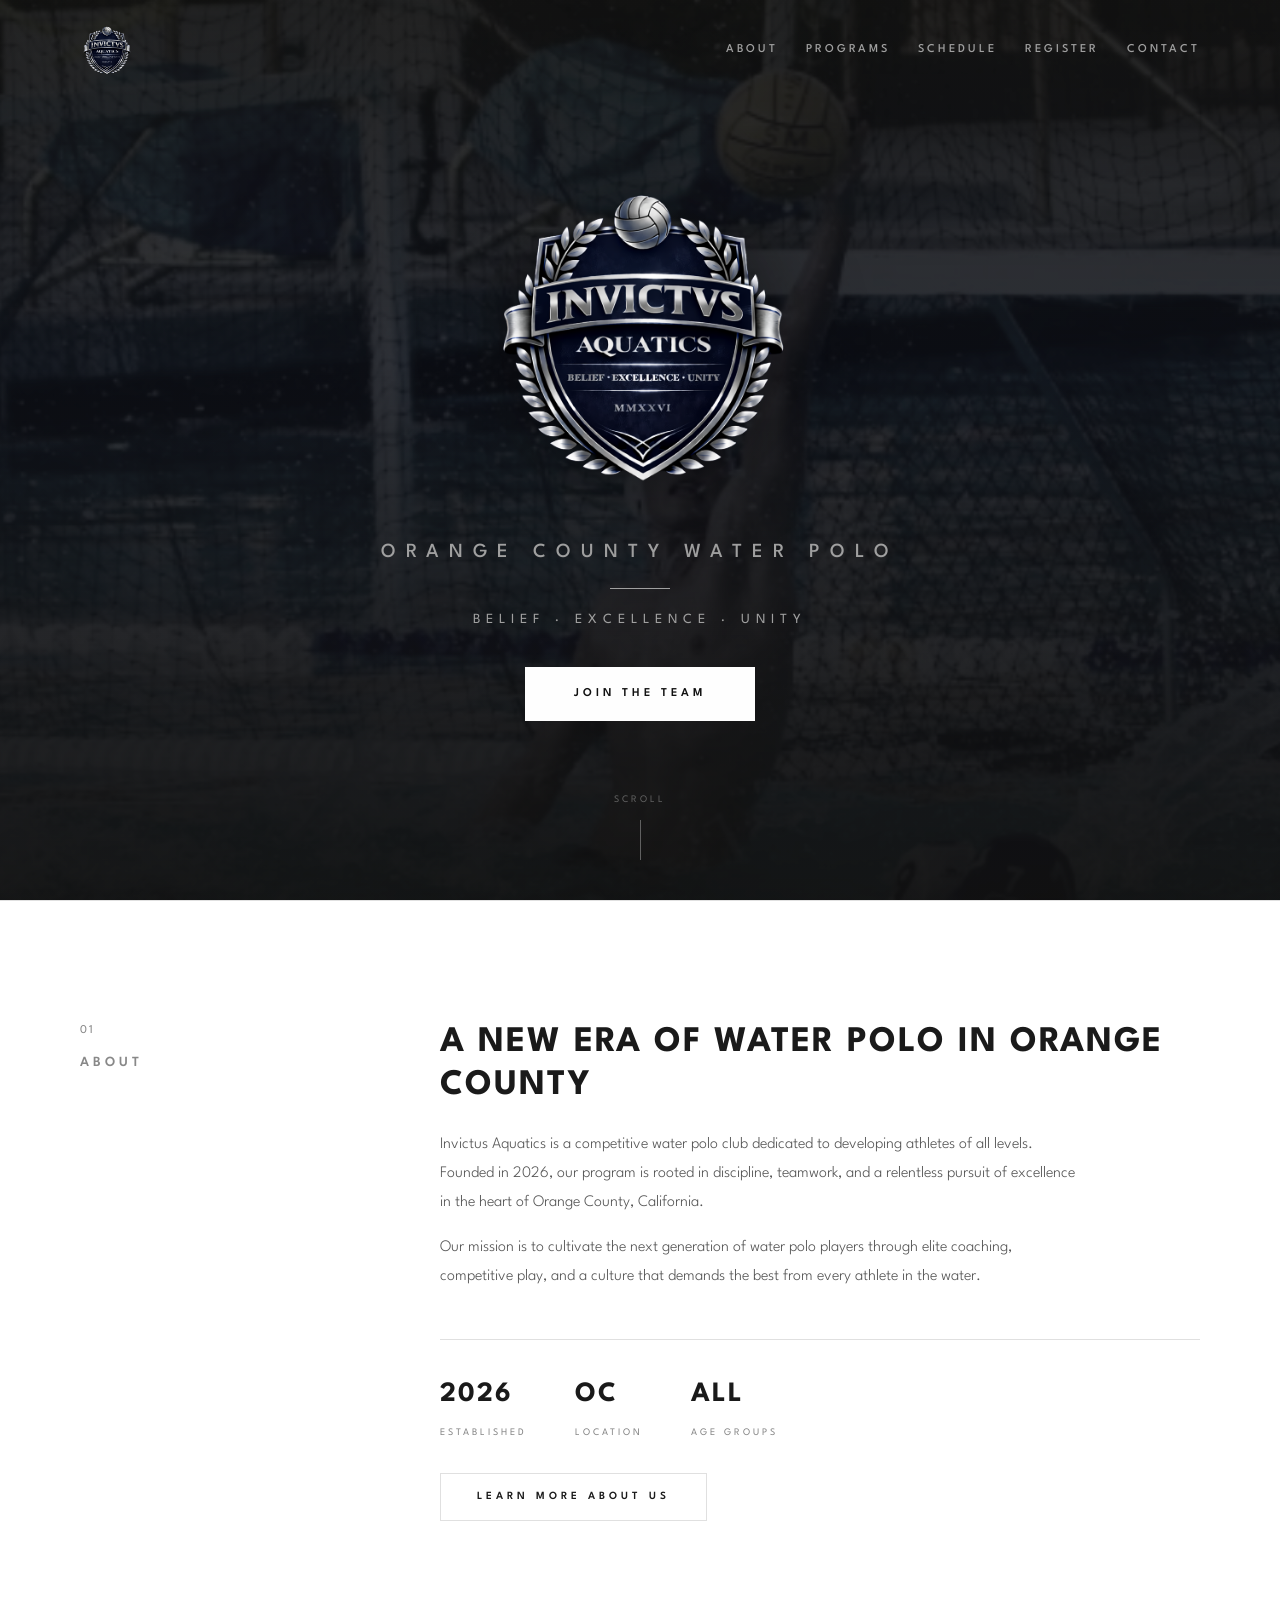
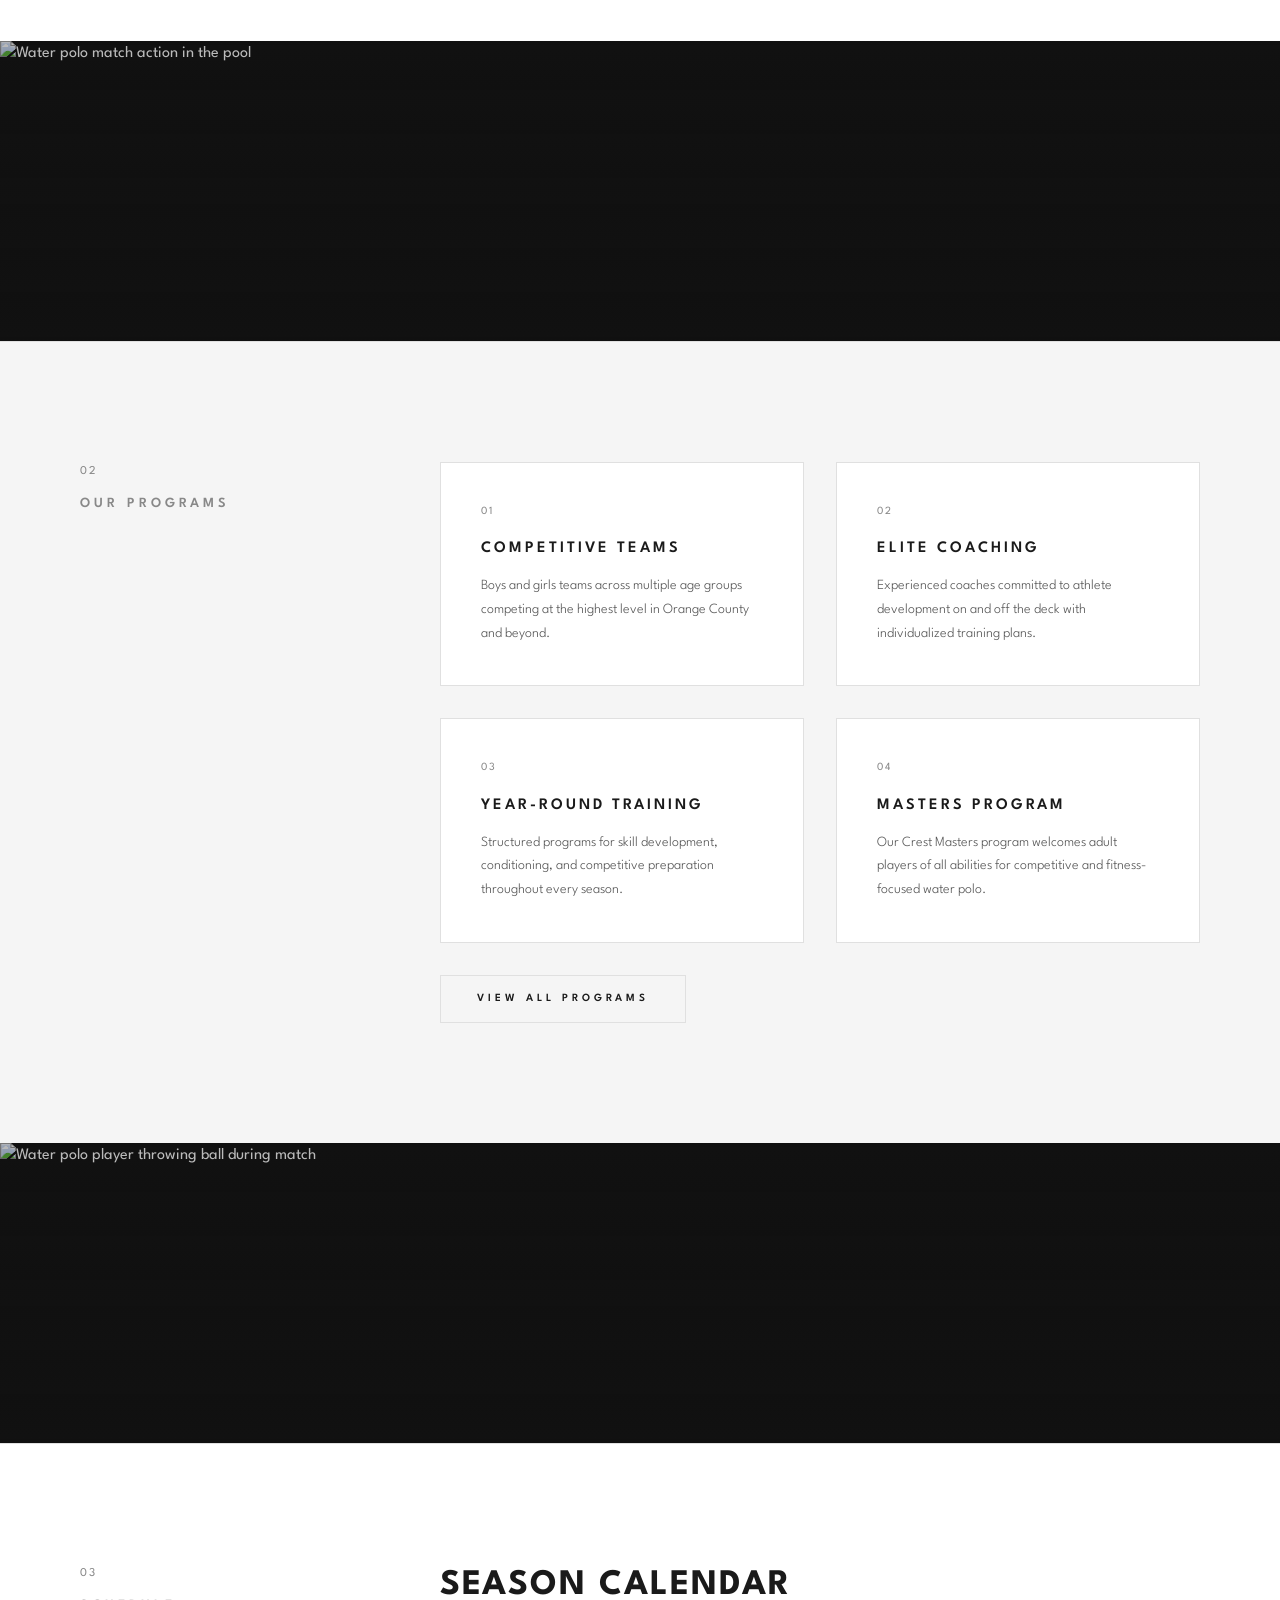
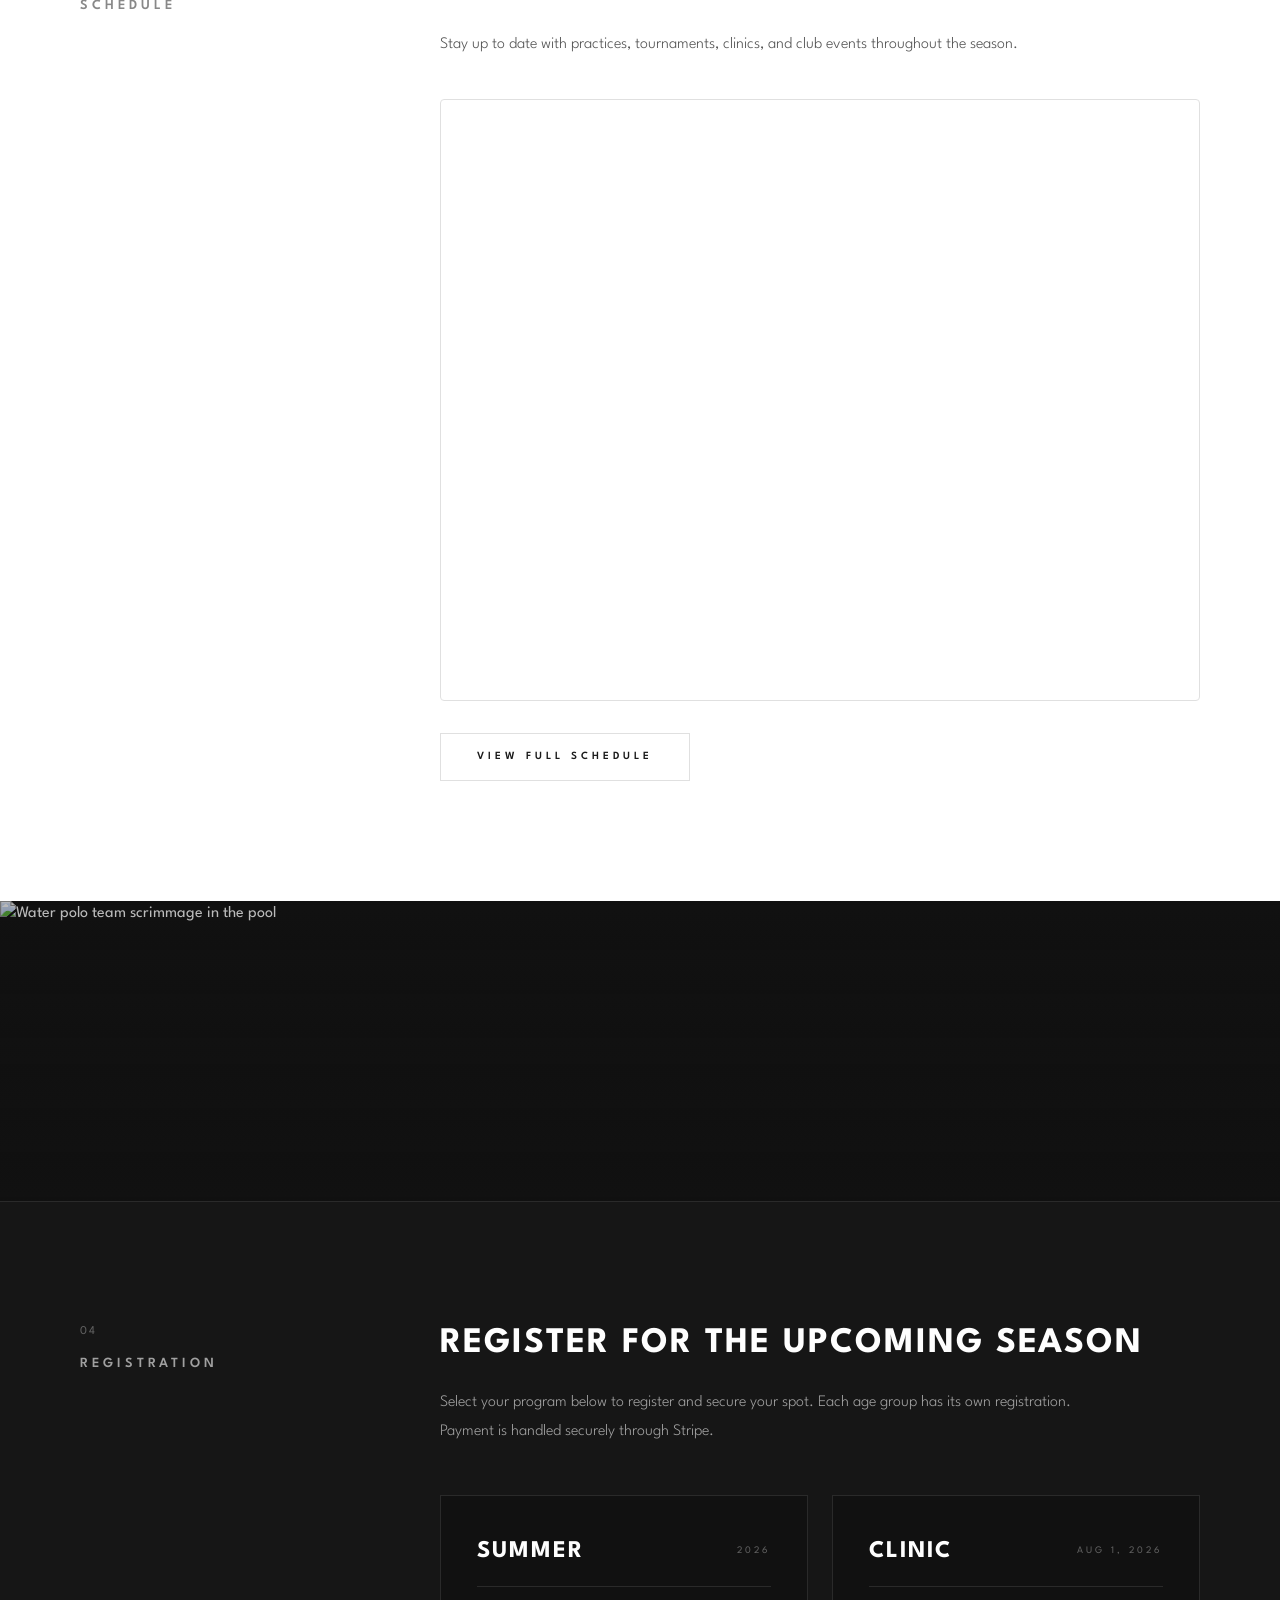
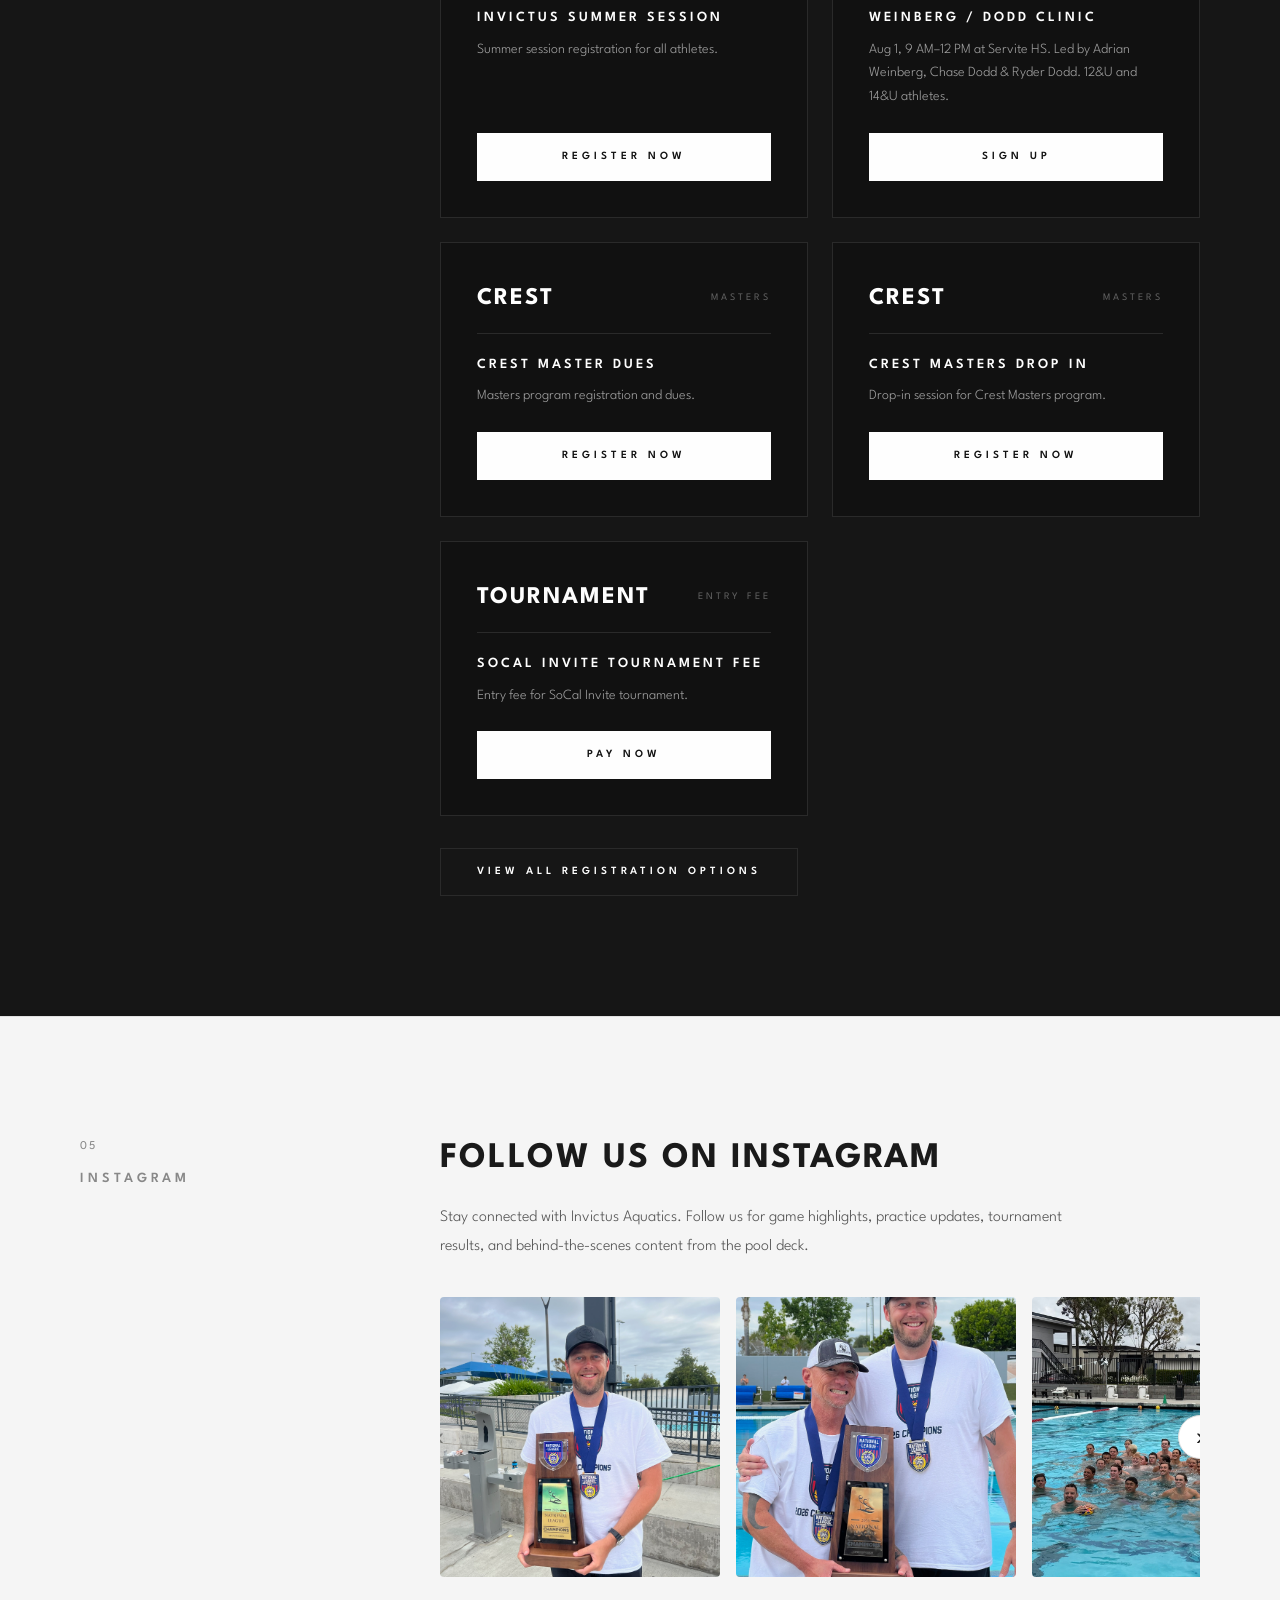
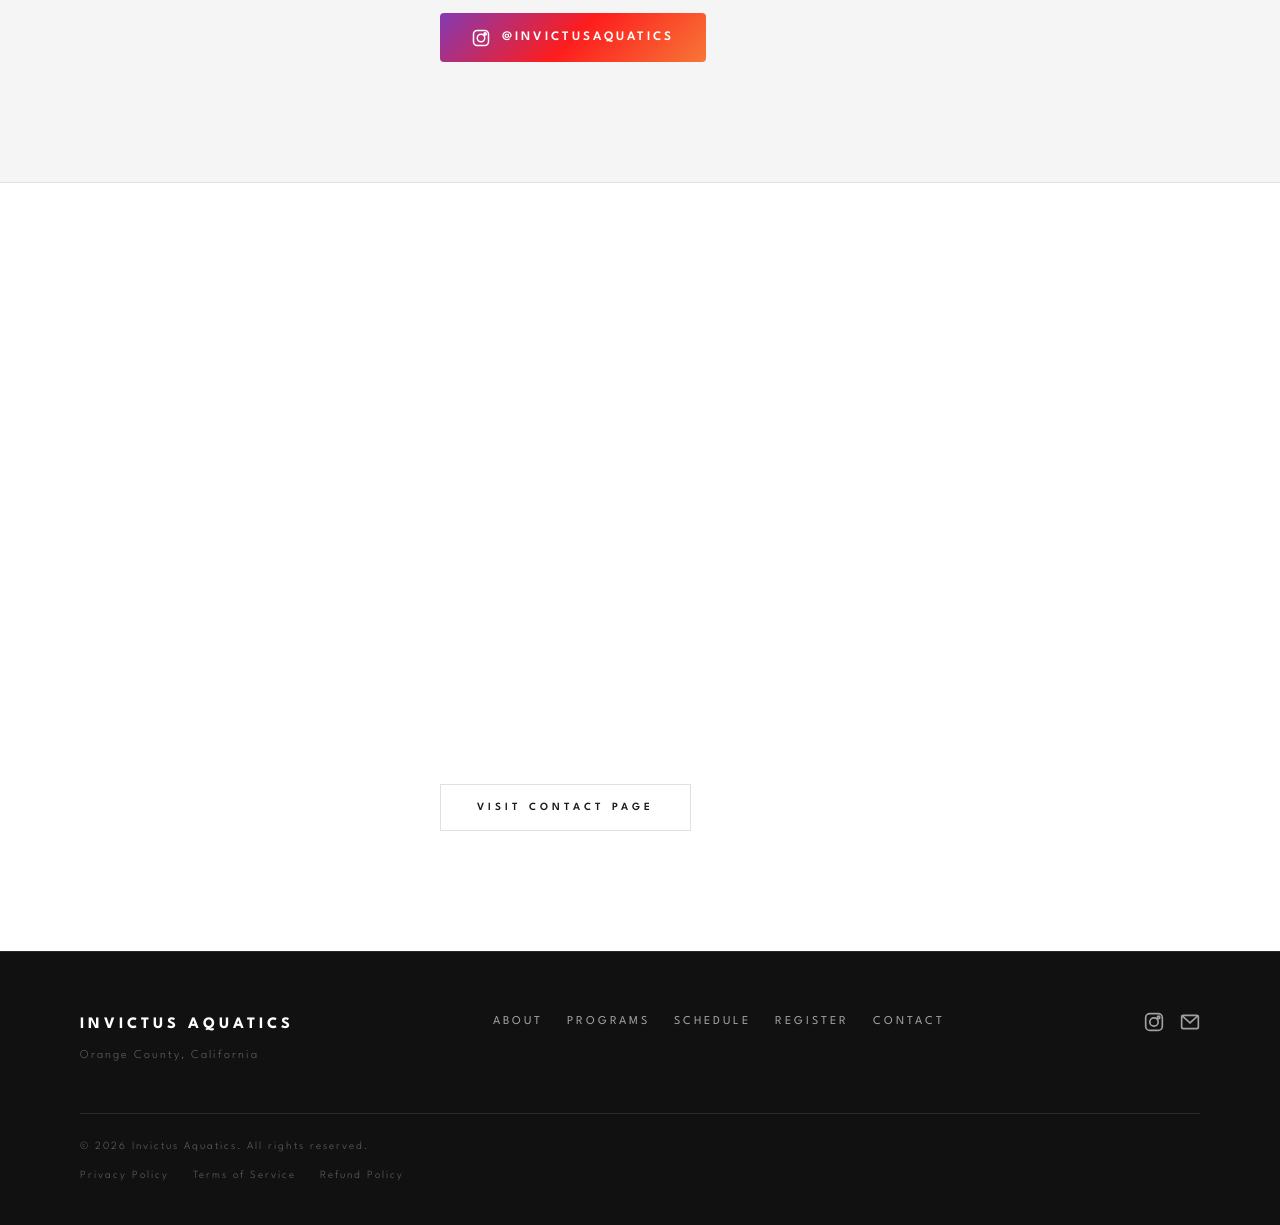
==== index.html @ 3cbac2f7 "Add Weinberg / Dodd Clinic registration card Aug 1, 2026 at Servite HS, 9 AM-12 PM. Led by Adrian We" ====
<!DOCTYPE html>
<html lang="en">
<head>
  <meta charset="UTF-8">
  <meta name="viewport" content="width=device-width, initial-scale=1.0">
  <title>Invictus Aquatics | Water Polo Club | Orange County, CA</title>
  <meta name="description" content="Invictus Aquatics is a competitive water polo club in Orange County, California. Youth and masters programs for all skill levels. Register for the 2026 season today.">
  <meta name="keywords" content="water polo Orange County, water polo club, youth water polo, competitive water polo, masters water polo, water polo training, Orange County water polo club, water polo registration, youth sports Orange County, Invictus Aquatics">
  <link rel="canonical" href="https://invictusaquatics.com/">
  <link rel="icon" type="image/png" href="/images/logo.png">

  <!-- Open Graph -->
  <meta property="og:title" content="Invictus Aquatics | Water Polo Club | Orange County, CA">
  <meta property="og:description" content="Invictus Aquatics is a competitive water polo club in Orange County, California. Youth and masters programs for all skill levels. Register for the 2026 season today.">
  <meta property="og:type" content="website">
  <meta property="og:url" content="https://invictusaquatics.com/">
  <meta property="og:image" content="https://invictusaquatics.com/images/logo.png">

  <!-- Twitter Card -->
  <meta name="twitter:card" content="summary_large_image">
  <meta name="twitter:title" content="Invictus Aquatics | Water Polo Club | Orange County, CA">
  <meta name="twitter:description" content="Invictus Aquatics is a competitive water polo club in Orange County, California. Youth and masters programs for all skill levels.">
  <meta name="twitter:image" content="https://invictusaquatics.com/images/logo.png">

  <!-- JSON-LD Structured Data -->
  <script type="application/ld+json">
  {
    "@context": "https://schema.org",
    "@type": "SportsOrganization",
    "name": "Invictus Aquatics",
    "sport": "Water Polo",
    "url": "https://invictusaquatics.com",
    "logo": "https://invictusaquatics.com/images/logo.png",
    "image": "https://invictusaquatics.com/images/logo.png",
    "description": "Invictus Aquatics is a competitive water polo club in Orange County, California offering youth and masters programs for all skill levels.",
    "foundingDate": "2026",
    "areaServed": {
      "@type": "Place",
      "name": "Orange County, California"
    },
    "address": {
      "@type": "PostalAddress",
      "streetAddress": "1952 W La Palma Ave",
      "addressLocality": "Anaheim",
      "addressRegion": "CA",
      "postalCode": "92801",
      "addressCountry": "US"
    },
    "email": "invictusaquatics@gmail.com",
    "sameAs": ["https://www.instagram.com/invictusaquatics/"]
  }
  </script>

  <!-- Breadcrumb Schema -->
  <script type="application/ld+json">
  {
    "@context": "https://schema.org",
    "@type": "BreadcrumbList",
    "itemListElement": [
      {
        "@type": "ListItem",
        "position": 1,
        "name": "Home",
        "item": "https://invictusaquatics.com/"
      }
    ]
  }
  </script>

  <link rel="preconnect" href="https://fonts.googleapis.com">
  <link rel="preconnect" href="https://fonts.gstatic.com" crossorigin>
  <link href="https://fonts.googleapis.com/css2?family=League+Spartan:wght@300;400;500;600;700;800&display=swap" rel="stylesheet">
  <link rel="stylesheet" href="styles.css">
</head>
<body>
  <!-- Navigation -->
  <nav class="navbar">
    <div class="nav-container">
      <a href="/" class="logo">
        <img src="/images/logo.png" alt="Invictus Aquatics" class="logo-img">
      </a>
      <button class="hamburger" aria-label="Toggle navigation menu" aria-expanded="false">
        <span class="hamburger-line"></span>
        <span class="hamburger-line"></span>
        <span class="hamburger-line"></span>
      </button>
      <div class="nav-links">
        <a href="/about.html">About</a>
        <a href="/programs.html">Programs</a>
        <a href="/schedule.html">Schedule</a>
        <a href="/register.html">Register</a>
        <a href="/contact.html">Contact</a>
      </div>
    </div>
  </nav>

  <main>
    <!-- Hero Section -->
    <section class="hero">
      <div class="hero-bg">
        <img src="/images/action.jpg" alt="Water polo players competing in a match" class="hero-bg-img">
      </div>
      <div class="hero-overlay"></div>
      <div class="hero-content">
        <img src="/images/logo.png" alt="Invictus Aquatics Crest" class="hero-crest">
        <p class="hero-subtitle">ORANGE COUNTY WATER POLO</p>
        <div class="hero-divider"></div>
        <p class="hero-values">BELIEF &middot; EXCELLENCE &middot; UNITY</p>
        <a href="/register.html" class="btn-hero">JOIN THE TEAM</a>
      </div>
      <div class="scroll-indicator">
        <span>SCROLL</span>
        <div class="scroll-line"></div>
      </div>
    </section>

    <!-- About Section (Teaser) -->
    <section id="about" class="section about-section">
      <div class="container">
        <div class="section-grid">
          <div class="section-label">
            <span class="label-tag">01</span>
            <h2>ABOUT</h2>
          </div>
          <div class="section-content">
            <h3 class="content-heading">A NEW ERA OF WATER POLO IN ORANGE COUNTY</h3>
            <p class="content-text">
              Invictus Aquatics is a competitive water polo club dedicated to developing
              athletes of all levels. Founded in 2026, our program is rooted in
              discipline, teamwork, and a relentless pursuit of excellence in the heart of Orange County, California.
            </p>
            <p class="content-text">
              Our mission is to cultivate the next generation of water polo players through
              elite coaching, competitive play, and a culture that demands the best from
              every athlete in the water.
            </p>
            <div class="stats-row">
              <div class="stat">
                <span class="stat-number">2026</span>
                <span class="stat-label">ESTABLISHED</span>
              </div>
              <div class="stat">
                <span class="stat-number">OC</span>
                <span class="stat-label">LOCATION</span>
              </div>
              <div class="stat">
                <span class="stat-number">ALL</span>
                <span class="stat-label">AGE GROUPS</span>
              </div>
            </div>
            <a href="/about.html" class="btn-section-link">LEARN MORE ABOUT US</a>
          </div>
        </div>
      </div>
    </section>

    <!-- Banner Image -->
    <div class="section-banner">
      <img src="https://images.unsplash.com/photo-1675064276064-a6c5f50c4cb7?w=1200&q=80" alt="Water polo match action in the pool" loading="lazy">
      <div class="section-banner-overlay"></div>
    </div>

    <!-- Programs Section (Teaser) -->
    <section class="section section-light-alt features-section">
      <div class="container">
        <div class="section-grid">
          <div class="section-label">
            <span class="label-tag">02</span>
            <h2>OUR PROGRAMS</h2>
          </div>
          <div class="section-content">
            <div class="features-grid">
              <div class="feature-card">
                <span class="feature-number">01</span>
                <h4>COMPETITIVE TEAMS</h4>
                <p>Boys and girls teams across multiple age groups competing at the highest level in Orange County and beyond.</p>
              </div>
              <div class="feature-card">
                <span class="feature-number">02</span>
                <h4>ELITE COACHING</h4>
                <p>Experienced coaches committed to athlete development on and off the deck with individualized training plans.</p>
              </div>
              <div class="feature-card">
                <span class="feature-number">03</span>
                <h4>YEAR-ROUND TRAINING</h4>
                <p>Structured programs for skill development, conditioning, and competitive preparation throughout every season.</p>
              </div>
              <div class="feature-card">
                <span class="feature-number">04</span>
                <h4>MASTERS PROGRAM</h4>
                <p>Our Crest Masters program welcomes adult players of all abilities for competitive and fitness-focused water polo.</p>
              </div>
            </div>
            <a href="/programs.html" class="btn-section-link">VIEW ALL PROGRAMS</a>
          </div>
        </div>
      </div>
    </section>

    <!-- Banner Image -->
    <div class="section-banner">
      <img src="https://images.unsplash.com/photo-1523674434576-d0ea2130aa9b?w=1200&q=80" alt="Water polo player throwing ball during match" loading="lazy">
      <div class="section-banner-overlay"></div>
    </div>

    <!-- Schedule Section (Calendar) -->
    <section class="section">
      <div class="container">
        <div class="section-grid">
          <div class="section-label">
            <span class="label-tag">03</span>
            <h2>SCHEDULE</h2>
          </div>
          <div class="section-content">
            <h3 class="content-heading">SEASON CALENDAR</h3>
            <p class="content-text">
              Stay up to date with practices, tournaments, clinics, and club events throughout the season.
            </p>
            <div class="calendar-embed">
              <iframe src="https://calendar.google.com/calendar/embed?src=06f2a73eacf3620b880fe9d9b17a8a45846478e5c22c35c7529b1f0042463492%40group.calendar.google.com&ctz=America%2FLos_Angeles&bgcolor=%23f5f5f5&showTitle=0&showNav=1&showDate=1&showPrint=0&showTabs=1&showCalendars=0&showTz=0&mode=MONTH" style="border: 0; border-radius: 4px;" width="100%" height="600" frameborder="0" scrolling="no" title="Invictus Aquatics Season Calendar" loading="lazy"></iframe>
            </div>
            <a href="/schedule.html" class="btn-section-link">VIEW FULL SCHEDULE</a>
          </div>
        </div>
      </div>
    </section>

    <!-- Banner Image -->
    <div class="section-banner">
      <img src="https://images.unsplash.com/photo-1675064276051-e73f3226d8c8?w=1200&q=80" alt="Water polo team scrimmage in the pool" loading="lazy">
      <div class="section-banner-overlay"></div>
    </div>

    <!-- Registration Section -->
    <section id="register" class="section section-dark registration-section">
      <div class="container">
        <div class="section-grid">
          <div class="section-label">
            <span class="label-tag">04</span>
            <h2>REGISTRATION</h2>
          </div>
          <div class="section-content">
            <h3 class="content-heading">REGISTER FOR THE UPCOMING SEASON</h3>
            <p class="content-text">
              Select your program below to register and secure your spot.
              Each age group has its own registration. Payment is handled
              securely through Stripe.
            </p>
            <div class="reg-grid">
              <div class="reg-card">
                <div class="reg-card-header">
                  <span class="reg-age">SUMMER</span>
                  <span class="reg-season">2026</span>
                </div>
                <h4 class="reg-title">Invictus Summer Session</h4>
                <p class="reg-desc">Summer session registration for all athletes.</p>
                <a href="https://buy.stripe.com/eVqfZg7hX1uz2sN4AedAk08" target="_blank" rel="noopener" class="btn-register">REGISTER NOW</a>
              </div>
              <div class="reg-card">
                <div class="reg-card-header">
                  <span class="reg-age">CLINIC</span>
                  <span class="reg-season">AUG 1, 2026</span>
                </div>
                <h4 class="reg-title">Weinberg / Dodd Clinic</h4>
                <p class="reg-desc">Aug 1, 9 AM–12 PM at Servite HS. Led by Adrian Weinberg, Chase Dodd &amp; Ryder Dodd. 12&U and 14&U athletes.</p>
                <a href="https://buy.stripe.com/7sY9AS7hXddh0kF4AedAk0b" target="_blank" rel="noopener" class="btn-register">SIGN UP</a>
              </div>
              <div class="reg-card">
                <div class="reg-card-header">
                  <span class="reg-age">CREST</span>
                  <span class="reg-season">MASTERS</span>
                </div>
                <h4 class="reg-title">Crest Master Dues</h4>
                <p class="reg-desc">Masters program registration and dues.</p>
                <a href="https://buy.stripe.com/aFa9AScChddh8RbgiWdAk02" target="_blank" rel="noopener" class="btn-register">REGISTER NOW</a>
              </div>
              <div class="reg-card">
                <div class="reg-card-header">
                  <span class="reg-age">CREST</span>
                  <span class="reg-season">MASTERS</span>
                </div>
                <h4 class="reg-title">Crest Masters Drop In</h4>
                <p class="reg-desc">Drop-in session for Crest Masters program.</p>
                <a href="https://buy.stripe.com/cNi5kC6dT6OT4AVd6KdAk04" target="_blank" rel="noopener" class="btn-register">REGISTER NOW</a>
              </div>
              <div class="reg-card">
                <div class="reg-card-header">
                  <span class="reg-age">TOURNAMENT</span>
                  <span class="reg-season">ENTRY FEE</span>
                </div>
                <h4 class="reg-title">SoCal Invite Tournament Fee</h4>
                <p class="reg-desc">Entry fee for SoCal Invite tournament.</p>
                <a href="https://buy.stripe.com/eVq4gy6dT4GL6J37MqdAk07" target="_blank" rel="noopener" class="btn-register">PAY NOW</a>
              </div>
            </div>
            <a href="/register.html" class="btn-section-link">VIEW ALL REGISTRATION OPTIONS</a>
          </div>
        </div>
      </div>
    </section>

    <!-- Instagram Section -->
    <section class="section section-light-alt instagram-section">
      <div class="container">
        <div class="section-grid">
          <div class="section-label">
            <span class="label-tag">05</span>
            <h2>INSTAGRAM</h2>
          </div>
          <div class="section-content">
            <h3 class="content-heading">FOLLOW US ON INSTAGRAM</h3>
            <p class="content-text">
              Stay connected with Invictus Aquatics. Follow us for game highlights, practice updates, tournament results, and behind-the-scenes content from the pool deck.
            </p>
            <div class="insta-carousel-wrapper">
              <button class="insta-arrow insta-arrow-left" aria-label="Scroll left">&#8249;</button>
              <div class="insta-carousel" id="instaCarousel">
                <a href="https://www.instagram.com/invictusaquatics/" target="_blank" rel="noopener" class="insta-card">
                  <img src="/images/coach-trophy.jpg" alt="Invictus Aquatics coach with 2026 National League Champions trophy" loading="lazy">
                  <div class="insta-overlay">
                    <svg width="24" height="24" viewBox="0 0 24 24" fill="none" stroke="currentColor" stroke-width="2"><rect x="2" y="2" width="20" height="20" rx="5"/><circle cx="12" cy="12" r="5"/><circle cx="17.5" cy="6.5" r="1.5"/></svg>
                  </div>
                </a>
                <a href="https://www.instagram.com/invictusaquatics/" target="_blank" rel="noopener" class="insta-card">
                  <img src="/images/coaches-trophy.jpg" alt="Invictus Aquatics coaches with championship trophy" loading="lazy">
                  <div class="insta-overlay">
                    <svg width="24" height="24" viewBox="0 0 24 24" fill="none" stroke="currentColor" stroke-width="2"><rect x="2" y="2" width="20" height="20" rx="5"/><circle cx="12" cy="12" r="5"/><circle cx="17.5" cy="6.5" r="1.5"/></svg>
                  </div>
                </a>
                <a href="https://www.instagram.com/invictusaquatics/" target="_blank" rel="noopener" class="insta-card">
                  <img src="/images/team-pool.jpg" alt="Invictus Aquatics team photo in the pool" loading="lazy">
                  <div class="insta-overlay">
                    <svg width="24" height="24" viewBox="0 0 24 24" fill="none" stroke="currentColor" stroke-width="2"><rect x="2" y="2" width="20" height="20" rx="5"/><circle cx="12" cy="12" r="5"/><circle cx="17.5" cy="6.5" r="1.5"/></svg>
                  </div>
                </a>
                <a href="https://www.instagram.com/invictusaquatics/" target="_blank" rel="noopener" class="insta-card">
                  <img src="/images/players-poolside.jpg" alt="Water polo players at Invictus Aquatics practice" loading="lazy">
                  <div class="insta-overlay">
                    <svg width="24" height="24" viewBox="0 0 24 24" fill="none" stroke="currentColor" stroke-width="2"><rect x="2" y="2" width="20" height="20" rx="5"/><circle cx="12" cy="12" r="5"/><circle cx="17.5" cy="6.5" r="1.5"/></svg>
                  </div>
                </a>
                <a href="https://www.instagram.com/invictusaquatics/" target="_blank" rel="noopener" class="insta-card">
                  <img src="/images/clinic-poster.png" alt="Dodds Gypyas water polo clinic at Servite High School" loading="lazy">
                  <div class="insta-overlay">
                    <svg width="24" height="24" viewBox="0 0 24 24" fill="none" stroke="currentColor" stroke-width="2"><rect x="2" y="2" width="20" height="20" rx="5"/><circle cx="12" cy="12" r="5"/><circle cx="17.5" cy="6.5" r="1.5"/></svg>
                  </div>
                </a>
                <a href="https://www.instagram.com/invictusaquatics/" target="_blank" rel="noopener" class="insta-card">
                  <img src="/images/action.jpg" alt="Invictus Aquatics water polo match action" loading="lazy">
                  <div class="insta-overlay">
                    <svg width="24" height="24" viewBox="0 0 24 24" fill="none" stroke="currentColor" stroke-width="2"><rect x="2" y="2" width="20" height="20" rx="5"/><circle cx="12" cy="12" r="5"/><circle cx="17.5" cy="6.5" r="1.5"/></svg>
                  </div>
                </a>
              </div>
              <button class="insta-arrow insta-arrow-right" aria-label="Scroll right">&#8250;</button>
            </div>
            <a href="https://www.instagram.com/invictusaquatics/" target="_blank" rel="noopener" class="btn-instagram">
              <svg width="18" height="18" viewBox="0 0 24 24" fill="none" stroke="currentColor" stroke-width="2"><rect x="2" y="2" width="20" height="20" rx="5"/><circle cx="12" cy="12" r="5"/><circle cx="17.5" cy="6.5" r="1.5"/></svg>
              @INVICTUSAQUATICS
            </a>
          </div>
        </div>
      </div>
    </section>

    <!-- Contact Section -->
    <section id="contact" class="section">
      <div class="container">
        <div class="section-grid">
          <div class="section-label">
            <span class="label-tag">05</span>
            <h2>CONTACT</h2>
          </div>
          <div class="section-content">
            <h3 class="content-heading">GET IN TOUCH</h3>
            <p class="content-text">
              Interested in joining Invictus Aquatics? Have questions about tryouts,
              registration, or our programs? Reach out and we'll get back to you.
            </p>
            <form class="signup-form" id="signupForm" action="https://formspree.io/f/xpqypgkg" method="POST">
              <div class="form-row">
                <div class="form-group">
                  <input type="text" name="first_name" placeholder="FIRST NAME" required>
                </div>
                <div class="form-group">
                  <input type="text" name="last_name" placeholder="LAST NAME" required>
                </div>
              </div>
              <div class="form-group">
                <input type="email" name="email" placeholder="EMAIL ADDRESS" required>
              </div>
              <div class="form-group">
                <textarea name="message" placeholder="MESSAGE" rows="4"></textarea>
              </div>
              <button type="submit" class="btn-submit">SEND MESSAGE</button>
            </form>
            <a href="/contact.html" class="btn-section-link">VISIT CONTACT PAGE</a>
          </div>
        </div>
      </div>
    </section>
  </main>

  <!-- Footer -->
  <footer class="footer">
    <div class="container">
      <div class="footer-grid">
        <div class="footer-brand">
          <span class="footer-logo">INVICTUS AQUATICS</span>
          <p class="footer-location">Orange County, California</p>
        </div>
        <div class="footer-links">
          <a href="/about.html">About</a>
          <a href="/programs.html">Programs</a>
          <a href="/schedule.html">Schedule</a>
          <a href="/register.html">Register</a>
          <a href="/contact.html">Contact</a>
        </div>
        <div class="footer-social">
          <a href="https://www.instagram.com/invictusaquatics/" target="_blank" rel="noopener" aria-label="Instagram" class="social-link">
            <svg width="20" height="20" viewBox="0 0 24 24" fill="none" stroke="currentColor" stroke-width="2">
              <rect x="2" y="2" width="20" height="20" rx="5"/>
              <circle cx="12" cy="12" r="5"/>
              <circle cx="17.5" cy="6.5" r="1.5"/>
            </svg>
          </a>
          <a href="mailto:invictusaquatics@gmail.com" aria-label="Email" class="social-link">
            <svg width="20" height="20" viewBox="0 0 24 24" fill="none" stroke="currentColor" stroke-width="2">
              <rect x="2" y="4" width="20" height="16" rx="2"/>
              <path d="M22 4L12 13L2 4"/>
            </svg>
          </a>
        </div>
      </div>
      <div class="footer-bottom">
        <p>&copy; 2026 Invictus Aquatics. All rights reserved.</p>
        <div class="footer-legal">
          <a href="/privacy.html">Privacy Policy</a>
          <a href="/terms.html">Terms of Service</a>
          <a href="/refund.html">Refund Policy</a>
        </div>
      </div>
    </div>
  </footer>

  <script src="script.js"></script>
</body>
</html>
---- styles.css ----
/* ===== RESET & BASE ===== */
*, *::before, *::after {
  margin: 0;
  padding: 0;
  box-sizing: border-box;
}

:root {
  --bg-primary: #111111;
  --bg-secondary: #161616;
  --bg-card: #1a1a1a;
  --bg-light: #ffffff;
  --bg-light-alt: #f5f5f5;
  --bg-light-card: #ffffff;
  --text-primary: #fefefe;
  --text-dark: #1a1a1a;
  --text-dark-secondary: #555555;
  --text-dark-muted: #888888;
  --text-secondary: #a0a0a0;
  --text-muted: #606060;
  --accent: #ffffff;
  --border: #2a2a2a;
  --border-light: #e0e0e0;
  --font-primary: 'League Spartan', 'Helvetica Neue', Arial, sans-serif;
}

html {
  scroll-behavior: smooth;
  overflow-x: hidden;
}

body {
  font-family: var(--font-primary);
  background-color: var(--bg-primary);
  color: var(--text-primary);
  line-height: 1.6;
  -webkit-font-smoothing: antialiased;
  -moz-osx-font-smoothing: grayscale;
}

body.nav-overlay-active {
  overflow: hidden;
}

a {
  color: var(--text-primary);
  text-decoration: none;
  transition: opacity 0.3s ease;
}

a:hover {
  opacity: 0.7;
}

.container {
  max-width: 1200px;
  margin: 0 auto;
  padding: 0 40px;
}

/* ===== NAVBAR ===== */
.navbar {
  position: fixed;
  top: 0;
  left: 0;
  right: 0;
  z-index: 100;
  padding: 24px 0;
  transition: background-color 0.3s ease, padding 0.3s ease;
}

.navbar.scrolled {
  background-color: rgba(17, 17, 17, 0.95);
  backdrop-filter: blur(10px);
  padding: 16px 0;
  border-bottom: 1px solid var(--border);
}

.nav-container {
  max-width: 1200px;
  margin: 0 auto;
  padding: 0 40px;
  display: flex;
  justify-content: space-between;
  align-items: center;
}

.logo {
  display: flex;
  align-items: center;
  z-index: 110;
}

.logo-img {
  height: 52px;
  width: auto;
  transition: opacity 0.3s ease;
}

.logo:hover .logo-img {
  opacity: 0.8;
}

.nav-links {
  display: flex;
  gap: 28px;
}

.nav-links a {
  font-size: 12px;
  font-weight: 500;
  letter-spacing: 3px;
  text-transform: uppercase;
  color: var(--text-secondary);
  transition: color 0.3s ease;
}

.nav-links a:hover,
.nav-links a.active {
  color: var(--text-primary);
  opacity: 1;
}

/* ===== HAMBURGER MENU ===== */
.hamburger {
  display: none;
  flex-direction: column;
  justify-content: center;
  align-items: center;
  gap: 6px;
  width: 40px;
  height: 40px;
  background: none;
  border: none;
  cursor: pointer;
  z-index: 110;
  padding: 0;
}

.hamburger-line {
  display: block;
  width: 24px;
  height: 1.5px;
  background-color: var(--text-primary);
  transition: transform 0.3s ease, opacity 0.3s ease;
}

.hamburger-active .hamburger-line:nth-child(1) {
  transform: translateY(7.5px) rotate(45deg);
}

.hamburger-active .hamburger-line:nth-child(2) {
  opacity: 0;
}

.hamburger-active .hamburger-line:nth-child(3) {
  transform: translateY(-7.5px) rotate(-45deg);
}

/* ===== HERO (HOMEPAGE) ===== */
.hero {
  position: relative;
  height: 100vh;
  min-height: 700px;
  display: flex;
  align-items: center;
  justify-content: center;
  overflow: hidden;
  background: var(--bg-primary);
}

.hero-bg {
  position: absolute;
  inset: 0;
  z-index: 0;
}

.hero-bg-img {
  width: 100%;
  height: 100%;
  object-fit: cover;
  object-position: center top;
  opacity: 0.25;
  filter: saturate(0.3);
}

.hero-overlay {
  position: absolute;
  inset: 0;
  background: linear-gradient(
    180deg,
    rgba(17, 17, 17, 0.6) 0%,
    rgba(10, 15, 30, 0.4) 40%,
    rgba(17, 17, 17, 0.85) 100%
  );
  z-index: 1;
}

.hero-content {
  position: relative;
  z-index: 2;
  text-align: center;
  padding: 0 24px;
}

.hero-crest {
  width: clamp(180px, 30vw, 320px);
  height: auto;
  margin-bottom: 32px;
  filter: drop-shadow(0 4px 40px rgba(0, 0, 0, 0.5));
  animation: crestFadeIn 1.2s ease-out;
}

@keyframes crestFadeIn {
  from { opacity: 0; transform: scale(0.9) translateY(20px); }
  to { opacity: 1; transform: scale(1) translateY(0); }
}

.hero-subtitle {
  font-size: clamp(14px, 2vw, 20px);
  font-weight: 500;
  letter-spacing: 10px;
  color: var(--text-secondary);
  margin-bottom: 20px;
}

.hero-divider {
  width: 60px;
  height: 1px;
  background: var(--text-secondary);
  margin: 0 auto 20px;
}

.hero-values {
  font-size: clamp(11px, 1.5vw, 14px);
  font-weight: 400;
  letter-spacing: 6px;
  color: var(--text-secondary);
  margin-bottom: 12px;
}

.btn-hero {
  display: inline-block;
  margin-top: 24px;
  padding: 16px 48px;
  font-family: var(--font-primary);
  font-size: 12px;
  font-weight: 600;
  letter-spacing: 4px;
  text-transform: uppercase;
  color: var(--bg-primary);
  background: var(--text-primary);
  border: 1px solid var(--text-primary);
  text-decoration: none;
  transition: all 0.3s ease;
}

.btn-hero:hover {
  background: transparent;
  color: var(--text-primary);
  opacity: 1;
}

.scroll-indicator {
  position: absolute;
  bottom: 40px;
  left: 50%;
  transform: translateX(-50%);
  z-index: 2;
  display: flex;
  flex-direction: column;
  align-items: center;
  gap: 12px;
}

.scroll-indicator span {
  font-size: 10px;
  letter-spacing: 3px;
  color: var(--text-muted);
}

.scroll-line {
  width: 1px;
  height: 40px;
  background: var(--text-muted);
  animation: scrollPulse 2s ease-in-out infinite;
}

@keyframes scrollPulse {
  0%, 100% { opacity: 0.3; transform: scaleY(0.5); }
  50% { opacity: 1; transform: scaleY(1); }
}

/* ===== PAGE HERO (SUBPAGES) ===== */
.page-hero {
  position: relative;
  height: 40vh;
  min-height: 300px;
  max-height: 450px;
  display: flex;
  align-items: center;
  justify-content: center;
  overflow: hidden;
  background: var(--bg-primary);
}

.page-hero-bg {
  position: absolute;
  inset: 0;
  z-index: 0;
}

.page-hero-content {
  position: relative;
  z-index: 2;
  text-align: center;
  padding: 40px 24px 0;
}

.page-hero-title {
  font-size: clamp(28px, 5vw, 56px);
  font-weight: 800;
  letter-spacing: 8px;
  text-transform: uppercase;
  margin-bottom: 16px;
}

/* ===== BREADCRUMB ===== */
.breadcrumb {
  font-size: 12px;
  font-weight: 400;
  letter-spacing: 3px;
  text-transform: uppercase;
  color: var(--text-muted);
}

.breadcrumb a {
  color: var(--text-secondary);
  transition: color 0.3s ease;
}

.breadcrumb a:hover {
  color: var(--text-primary);
  opacity: 1;
}

.breadcrumb-sep {
  margin: 0 8px;
  color: var(--text-muted);
}

/* ===== SECTIONS ===== */
.section {
  padding: 120px 0;
  border-top: 1px solid var(--border-light);
  background: var(--bg-light);
  color: var(--text-dark);
}

.section-light-alt {
  background: var(--bg-light-alt);
}

.section-dark {
  background: var(--bg-primary);
  color: var(--text-primary);
  border-top-color: var(--border);
}

.section-dark-alt {
  background: var(--bg-secondary);
  color: var(--text-primary);
  border-top-color: var(--border);
}

.alt-bg {
  background: var(--bg-light-alt);
}

/* ===== LIGHT SECTION OVERRIDES ===== */
.section .section-label h2 {
  color: var(--text-dark-muted);
}

.section .label-tag {
  color: var(--text-dark-muted);
}

.section .content-heading {
  color: var(--text-dark);
}

.section .content-text {
  color: var(--text-dark-secondary);
}

.section .content-text a {
  color: var(--text-dark);
}

.section .content-divider {
  background: var(--border-light);
}

.section .stats-row {
  border-top-color: var(--border-light);
}

.section .stat-number {
  color: var(--text-dark);
}

.section .stat-label {
  color: var(--text-dark-muted);
}

.section .feature-card {
  background: var(--bg-light-card);
  border-color: var(--border-light);
}

.section .feature-card:hover {
  border-color: var(--text-dark-muted);
}

.section .feature-number {
  color: var(--text-dark-muted);
}

.section .feature-card h4 {
  color: var(--text-dark);
}

.section .feature-card p {
  color: var(--text-dark-secondary);
}

.section .btn-section-link {
  color: var(--text-dark);
  border-color: var(--border-light);
}

.section .btn-section-link:hover {
  border-color: var(--text-dark);
}

.section .value-card {
  background: var(--bg-light-card);
  border-color: var(--border-light);
}

.section .value-card:hover {
  border-color: var(--text-dark-muted);
}

.section .value-card h4 {
  color: var(--text-dark);
}

.section .value-card p {
  color: var(--text-dark-secondary);
}

.section .photo-figure figcaption {
  color: var(--text-dark-muted);
}

.section .photo-figure .section-photo {
  border-color: var(--border-light);
}

.section .location-card {
  background: var(--bg-light-card);
  border-color: var(--border-light);
}

.section .location-card h4 {
  color: var(--text-dark);
}

.section .location-address {
  color: var(--text-dark-secondary);
}

.section .calendar-embed {
  border-color: var(--border-light);
  background: var(--bg-light-card);
}

.section .schedule-table thead {
  border-bottom-color: var(--border-light);
}

.section .schedule-table th {
  color: var(--text-dark-muted);
}

.section .schedule-table td {
  color: var(--text-dark-secondary);
  border-bottom-color: var(--border-light);
}

.section .schedule-table td strong {
  color: var(--text-dark);
}

.section .schedule-table tbody tr:hover {
  background: rgba(0, 0, 0, 0.02);
}

.section .event-card {
  background: var(--bg-light-card);
  border-color: var(--border-light);
}

.section .event-card:hover {
  border-color: var(--text-dark-muted);
}

.section .event-month {
  color: var(--text-dark);
}

.section .event-day {
  color: var(--text-dark-muted);
}

.section .event-details h4 {
  color: var(--text-dark);
}

.section .event-details p {
  color: var(--text-dark-secondary);
}

.section .event-location {
  color: var(--text-dark-muted);
}

.section .expect-item {
  background: var(--bg-light-card);
  border-color: var(--border-light);
}

.section .expect-item:hover {
  border-color: var(--text-dark-muted);
}

.section .expect-item h4 {
  color: var(--text-dark);
}

.section .expect-item p {
  color: var(--text-dark-secondary);
}

.section .faq-item {
  border-bottom-color: var(--border-light);
}

.section .faq-item:first-child {
  border-top-color: var(--border-light);
}

.section .faq-question {
  color: var(--text-dark);
}

.section .faq-question::after {
  color: var(--text-dark-muted);
}

.section .faq-question:hover {
  color: var(--text-dark-secondary);
}

.section .faq-answer p {
  color: var(--text-dark-secondary);
}

.section .faq-answer a {
  color: var(--text-dark);
}

.section .contact-info-item {
  background: var(--bg-light-card);
  border-color: var(--border-light);
}

.section .contact-info-item h4 {
  color: var(--text-dark);
}

.section .contact-info-item p {
  color: var(--text-dark-secondary);
}

.section .social-link-large {
  border-color: var(--border-light);
  color: var(--text-dark-secondary);
}

.section .social-link-large:hover {
  border-color: var(--text-dark);
  color: var(--text-dark);
}

.section .step-item {
  background: var(--bg-light-card);
  border-color: var(--border-light);
}

.section .step-item:hover {
  border-color: var(--text-dark-muted);
}

.section .step-number {
  color: var(--text-dark-muted);
}

.section .step-item h4 {
  color: var(--text-dark);
}

.section .step-item p {
  color: var(--text-dark-secondary);
}

/* Form inputs on light backgrounds */
.section .form-group input,
.section .form-group textarea {
  color: var(--text-dark);
  border-bottom-color: var(--border-light);
}

.section .form-group input::placeholder,
.section .form-group textarea::placeholder {
  color: var(--text-dark-muted);
}

.section .form-group input:focus,
.section .form-group textarea:focus {
  border-color: var(--text-dark-secondary);
}

.section .btn-submit {
  color: var(--bg-light);
  background: var(--text-dark);
  border-color: var(--text-dark);
}

.section .btn-submit:hover {
  background: transparent;
  color: var(--text-dark);
}

/* Registration cards on light backgrounds */
.section .reg-card {
  background: var(--bg-light-card);
  border-color: var(--border-light);
}

.section .reg-card:hover {
  border-color: var(--text-dark-muted);
}

.section .reg-age {
  color: var(--text-dark);
}

.section .reg-card-header {
  border-bottom-color: var(--border-light);
}

.section .reg-season {
  color: var(--text-dark-muted);
}

.section .reg-title {
  color: var(--text-dark);
}

.section .reg-desc {
  color: var(--text-dark-secondary);
}

.section .btn-register {
  color: var(--bg-light);
  background: var(--text-dark);
  border-color: var(--text-dark);
}

.section .btn-register:hover {
  background: transparent;
  color: var(--text-dark);
}

/* ===== DARK SECTION OVERRIDES (restore dark styling) ===== */
.section-dark .section-label h2,
.section-dark-alt .section-label h2 {
  color: var(--text-secondary);
}

.section-dark .label-tag,
.section-dark-alt .label-tag {
  color: var(--text-muted);
}

.section-dark .content-heading,
.section-dark-alt .content-heading {
  color: var(--text-primary);
}

.section-dark .content-text,
.section-dark-alt .content-text {
  color: var(--text-secondary);
}

.section-dark .content-text a,
.section-dark-alt .content-text a {
  color: var(--text-primary);
}

.section-dark .content-divider,
.section-dark-alt .content-divider {
  background: var(--border);
}

.section-dark .stats-row,
.section-dark-alt .stats-row {
  border-top-color: var(--border);
}

.section-dark .stat-number,
.section-dark-alt .stat-number {
  color: var(--text-primary);
}

.section-dark .stat-label,
.section-dark-alt .stat-label {
  color: var(--text-muted);
}

.section-dark .feature-card,
.section-dark-alt .feature-card {
  background: var(--bg-card);
  border-color: var(--border);
}

.section-dark .feature-card:hover,
.section-dark-alt .feature-card:hover {
  border-color: var(--text-muted);
}

.section-dark .feature-number,
.section-dark-alt .feature-number {
  color: var(--text-muted);
}

.section-dark .feature-card h4,
.section-dark-alt .feature-card h4 {
  color: var(--text-primary);
}

.section-dark .feature-card p,
.section-dark-alt .feature-card p {
  color: var(--text-secondary);
}

.section-dark .btn-section-link,
.section-dark-alt .btn-section-link {
  color: var(--text-primary);
  border-color: var(--border);
}

.section-dark .btn-section-link:hover,
.section-dark-alt .btn-section-link:hover {
  border-color: var(--text-primary);
}

.section-dark .reg-card,
.section-dark-alt .reg-card {
  background: var(--bg-primary);
  border-color: var(--border);
}

.section-dark .reg-card:hover,
.section-dark-alt .reg-card:hover {
  border-color: var(--text-muted);
}

.section-dark .reg-age,
.section-dark-alt .reg-age {
  color: var(--text-primary);
}

.section-dark .reg-card-header,
.section-dark-alt .reg-card-header {
  border-bottom-color: var(--border);
}

.section-dark .reg-season,
.section-dark-alt .reg-season {
  color: var(--text-muted);
}

.section-dark .reg-title,
.section-dark-alt .reg-title {
  color: var(--text-primary);
}

.section-dark .reg-desc,
.section-dark-alt .reg-desc {
  color: var(--text-secondary);
}

.section-dark .btn-register,
.section-dark-alt .btn-register {
  color: var(--bg-primary);
  background: var(--text-primary);
  border-color: var(--text-primary);
}

.section-dark .btn-register:hover,
.section-dark-alt .btn-register:hover {
  background: transparent;
  color: var(--text-primary);
}

.section-dark .value-card,
.section-dark-alt .value-card {
  background: var(--bg-card);
  border-color: var(--border);
}

.section-dark .value-card:hover,
.section-dark-alt .value-card:hover {
  border-color: var(--text-muted);
}

.section-dark .value-card h4,
.section-dark-alt .value-card h4 {
  color: var(--text-primary);
}

.section-dark .value-card p,
.section-dark-alt .value-card p {
  color: var(--text-secondary);
}

.section-dark .photo-figure figcaption,
.section-dark-alt .photo-figure figcaption {
  color: var(--text-muted);
}

/* ===== INSTAGRAM CAROUSEL ===== */
.insta-carousel-wrapper {
  position: relative;
  margin: 32px 0;
  overflow: hidden;
}

.insta-carousel {
  display: flex;
  gap: 16px;
  overflow-x: auto;
  scroll-behavior: smooth;
  scrollbar-width: none;
  -ms-overflow-style: none;
  padding: 4px 0;
  max-width: 100%;
}

.insta-carousel::-webkit-scrollbar {
  display: none;
}

.insta-card {
  position: relative;
  flex: 0 0 280px;
  height: 280px;
  overflow: hidden;
  border-radius: 4px;
  display: block;
}

.insta-card img {
  width: 100%;
  height: 100%;
  object-fit: cover;
  transition: transform 0.4s ease;
}

.insta-card:hover img {
  transform: scale(1.08);
}

.insta-overlay {
  position: absolute;
  inset: 0;
  background: rgba(0, 0, 0, 0.0);
  display: flex;
  align-items: center;
  justify-content: center;
  transition: background 0.3s ease;
}

.insta-overlay svg {
  color: white;
  opacity: 0;
  transform: scale(0.8);
  transition: opacity 0.3s ease, transform 0.3s ease;
}

.insta-card:hover .insta-overlay {
  background: rgba(0, 0, 0, 0.4);
}

.insta-card:hover .insta-overlay svg {
  opacity: 1;
  transform: scale(1);
}

.insta-arrow {
  position: absolute;
  top: 50%;
  transform: translateY(-50%);
  z-index: 5;
  width: 44px;
  height: 44px;
  border-radius: 50%;
  border: 1px solid var(--border-light);
  background: var(--bg-light);
  color: var(--text-dark);
  font-size: 24px;
  line-height: 1;
  cursor: pointer;
  display: flex;
  align-items: center;
  justify-content: center;
  transition: all 0.3s ease;
  box-shadow: 0 2px 8px rgba(0,0,0,0.1);
}

.insta-arrow:hover {
  background: var(--text-dark);
  color: var(--bg-light);
  border-color: var(--text-dark);
}

.insta-arrow-left {
  left: -22px;
}

.insta-arrow-right {
  right: -22px;
}

.btn-instagram {
  display: inline-flex;
  align-items: center;
  gap: 12px;
  padding: 14px 32px;
  font-family: var(--font-primary);
  font-size: 13px;
  font-weight: 600;
  letter-spacing: 3px;
  text-transform: uppercase;
  color: var(--bg-light);
  background: linear-gradient(135deg, #833AB4, #FD1D1D, #F77737);
  border: none;
  border-radius: 4px;
  text-decoration: none;
  transition: opacity 0.3s ease, transform 0.3s ease;
}

.btn-instagram:hover {
  opacity: 0.9;
  transform: translateY(-2px);
}

.btn-instagram svg {
  color: white;
}

.section-dark .photo-figure .section-photo,
.section-dark-alt .photo-figure .section-photo {
  border-color: var(--border);
}

.section-dark .location-card,
.section-dark-alt .location-card {
  background: var(--bg-card);
  border-color: var(--border);
}

.section-dark .location-card h4,
.section-dark-alt .location-card h4 {
  color: var(--text-primary);
}

.section-dark .location-address,
.section-dark-alt .location-address {
  color: var(--text-secondary);
}

.section-dark .calendar-embed,
.section-dark-alt .calendar-embed {
  border-color: var(--border);
  background: var(--bg-card);
}

.section-dark .schedule-table thead,
.section-dark-alt .schedule-table thead {
  border-bottom-color: var(--border);
}

.section-dark .schedule-table th,
.section-dark-alt .schedule-table th {
  color: var(--text-secondary);
}

.section-dark .schedule-table td,
.section-dark-alt .schedule-table td {
  color: var(--text-secondary);
  border-bottom-color: var(--border);
}

.section-dark .schedule-table td strong,
.section-dark-alt .schedule-table td strong {
  color: var(--text-primary);
}

.section-dark .schedule-table tbody tr:hover,
.section-dark-alt .schedule-table tbody tr:hover {
  background: rgba(255, 255, 255, 0.02);
}

.section-dark .event-card,
.section-dark-alt .event-card {
  background: var(--bg-card);
  border-color: var(--border);
}

.section-dark .event-card:hover,
.section-dark-alt .event-card:hover {
  border-color: var(--text-muted);
}

.section-dark .event-month,
.section-dark-alt .event-month {
  color: var(--text-secondary);
}

.section-dark .event-day,
.section-dark-alt .event-day {
  color: var(--text-muted);
}

.section-dark .event-details h4,
.section-dark-alt .event-details h4 {
  color: var(--text-primary);
}

.section-dark .event-details p,
.section-dark-alt .event-details p {
  color: var(--text-secondary);
}

.section-dark .event-location,
.section-dark-alt .event-location {
  color: var(--text-muted);
}

.section-dark .expect-item,
.section-dark-alt .expect-item {
  background: var(--bg-card);
  border-color: var(--border);
}

.section-dark .expect-item:hover,
.section-dark-alt .expect-item:hover {
  border-color: var(--text-muted);
}

.section-dark .expect-item h4,
.section-dark-alt .expect-item h4 {
  color: var(--text-primary);
}

.section-dark .expect-item p,
.section-dark-alt .expect-item p {
  color: var(--text-secondary);
}

.section-dark .faq-item,
.section-dark-alt .faq-item {
  border-bottom-color: var(--border);
}

.section-dark .faq-item:first-child,
.section-dark-alt .faq-item:first-child {
  border-top-color: var(--border);
}

.section-dark .faq-question,
.section-dark-alt .faq-question {
  color: var(--text-primary);
}

.section-dark .faq-question::after,
.section-dark-alt .faq-question::after {
  color: var(--text-muted);
}

.section-dark .faq-question:hover,
.section-dark-alt .faq-question:hover {
  color: var(--text-secondary);
}

.section-dark .faq-answer p,
.section-dark-alt .faq-answer p {
  color: var(--text-secondary);
}

.section-dark .faq-answer a,
.section-dark-alt .faq-answer a {
  color: var(--text-primary);
}

.section-dark .contact-info-item,
.section-dark-alt .contact-info-item {
  background: var(--bg-card);
  border-color: var(--border);
}

.section-dark .contact-info-item h4,
.section-dark-alt .contact-info-item h4 {
  color: var(--text-primary);
}

.section-dark .contact-info-item p,
.section-dark-alt .contact-info-item p {
  color: var(--text-secondary);
}

.section-dark .social-link-large,
.section-dark-alt .social-link-large {
  border-color: var(--border);
  color: var(--text-secondary);
}

.section-dark .social-link-large:hover,
.section-dark-alt .social-link-large:hover {
  border-color: var(--text-primary);
  color: var(--text-primary);
}

.section-dark .step-item,
.section-dark-alt .step-item {
  background: var(--bg-card);
  border-color: var(--border);
}

.section-dark .step-item:hover,
.section-dark-alt .step-item:hover {
  border-color: var(--text-muted);
}

.section-dark .step-number,
.section-dark-alt .step-number {
  color: var(--text-muted);
}

.section-dark .step-item h4,
.section-dark-alt .step-item h4 {
  color: var(--text-primary);
}

.section-dark .step-item p,
.section-dark-alt .step-item p {
  color: var(--text-secondary);
}

.section-dark .form-group input,
.section-dark-alt .form-group input,
.section-dark .form-group textarea,
.section-dark-alt .form-group textarea {
  color: var(--text-primary);
  border-bottom-color: var(--border);
}

.section-dark .form-group input::placeholder,
.section-dark-alt .form-group input::placeholder,
.section-dark .form-group textarea::placeholder,
.section-dark-alt .form-group textarea::placeholder {
  color: var(--text-muted);
}

.section-dark .form-group input:focus,
.section-dark-alt .form-group input:focus,
.section-dark .form-group textarea:focus,
.section-dark-alt .form-group textarea:focus {
  border-color: var(--text-secondary);
}

.section-dark .btn-submit,
.section-dark-alt .btn-submit {
  color: var(--bg-primary);
  background: var(--text-primary);
  border-color: var(--text-primary);
}

.section-dark .btn-submit:hover,
.section-dark-alt .btn-submit:hover {
  background: transparent;
  color: var(--text-primary);
}

.section-grid {
  display: grid;
  grid-template-columns: 280px 1fr;
  gap: 80px;
}

.section-content {
  min-width: 0;
}

.section-label {
  position: relative;
}

.label-tag {
  font-size: 12px;
  font-weight: 400;
  letter-spacing: 2px;
  color: var(--text-muted);
  display: block;
  margin-bottom: 12px;
}

.section-label h2 {
  font-size: 14px;
  font-weight: 600;
  letter-spacing: 4px;
  text-transform: uppercase;
  color: var(--text-secondary);
  position: sticky;
  top: 100px;
}

.content-heading {
  font-size: clamp(24px, 3vw, 36px);
  font-weight: 700;
  letter-spacing: 2px;
  line-height: 1.2;
  margin-bottom: 24px;
}

.content-text {
  font-size: 16px;
  font-weight: 300;
  line-height: 1.8;
  color: var(--text-secondary);
  margin-bottom: 16px;
  max-width: 640px;
}

.content-text a {
  color: var(--text-primary);
  text-decoration: underline;
  text-underline-offset: 3px;
}

.content-text a:hover {
  opacity: 0.7;
}

.content-divider {
  width: 60px;
  height: 1px;
  background: var(--border);
  margin: 60px 0;
}

/* ===== SECTION LINK BUTTON ===== */
.btn-section-link {
  display: inline-block;
  margin-top: 32px;
  padding: 14px 36px;
  font-family: var(--font-primary);
  font-size: 11px;
  font-weight: 600;
  letter-spacing: 4px;
  text-transform: uppercase;
  color: var(--text-primary);
  background: transparent;
  border: 1px solid var(--border);
  text-decoration: none;
  transition: all 0.3s ease;
}

.btn-section-link:hover {
  border-color: var(--text-primary);
  opacity: 1;
}

/* ===== STATS ===== */
.stats-row {
  display: flex;
  gap: 48px;
  margin-top: 48px;
  padding-top: 32px;
  border-top: 1px solid var(--border);
}

.stat {
  display: flex;
  flex-direction: column;
  gap: 8px;
}

.stat-number {
  font-size: 28px;
  font-weight: 700;
  letter-spacing: 2px;
}

.stat-label {
  font-size: 10px;
  font-weight: 400;
  letter-spacing: 3px;
  color: var(--text-muted);
}

/* ===== FEATURES ===== */
.features-grid {
  display: grid;
  grid-template-columns: 1fr 1fr;
  gap: 32px;
}

.feature-card {
  background: var(--bg-card);
  border: 1px solid var(--border);
  padding: 40px;
  transition: border-color 0.3s ease, transform 0.3s ease;
}

.feature-card:hover {
  border-color: var(--text-muted);
  transform: translateY(-2px);
}

.feature-number {
  font-size: 11px;
  font-weight: 400;
  letter-spacing: 2px;
  color: var(--text-muted);
  display: block;
  margin-bottom: 16px;
}

.feature-card h4 {
  font-size: 16px;
  font-weight: 600;
  letter-spacing: 3px;
  margin-bottom: 12px;
}

.feature-card p {
  font-size: 14px;
  font-weight: 300;
  line-height: 1.7;
  color: var(--text-secondary);
}

/* ===== VALUES GRID ===== */
.values-grid {
  display: grid;
  grid-template-columns: 1fr;
  gap: 32px;
  margin-top: 40px;
}

.value-card {
  background: var(--bg-card);
  border: 1px solid var(--border);
  padding: 40px;
  transition: border-color 0.3s ease;
}

.value-card:hover {
  border-color: var(--text-muted);
}

.value-card h4 {
  font-size: 16px;
  font-weight: 700;
  letter-spacing: 4px;
  margin-bottom: 16px;
}

.value-card p {
  font-size: 14px;
  font-weight: 300;
  line-height: 1.8;
  color: var(--text-secondary);
}

/* ===== REGISTRATION ===== */
.registration-section {
  background: var(--bg-secondary);
  color: var(--text-primary);
  border-top-color: var(--border);
}

.reg-grid {
  display: grid;
  grid-template-columns: 1fr 1fr;
  gap: 24px;
  margin-top: 48px;
}

.reg-card {
  background: var(--bg-primary);
  border: 1px solid var(--border);
  padding: 36px;
  display: flex;
  flex-direction: column;
  transition: border-color 0.3s ease, transform 0.3s ease;
}

.reg-card:hover {
  border-color: var(--text-muted);
  transform: translateY(-2px);
}

.reg-card-header {
  display: flex;
  justify-content: space-between;
  align-items: center;
  margin-bottom: 20px;
  padding-bottom: 16px;
  border-bottom: 1px solid var(--border);
}

.reg-age {
  font-size: 24px;
  font-weight: 700;
  letter-spacing: 2px;
}

.reg-season {
  font-size: 10px;
  font-weight: 400;
  letter-spacing: 3px;
  color: var(--text-muted);
}

.reg-title {
  font-size: 14px;
  font-weight: 600;
  letter-spacing: 3px;
  text-transform: uppercase;
  margin-bottom: 8px;
}

.reg-desc {
  font-size: 14px;
  font-weight: 300;
  line-height: 1.7;
  color: var(--text-secondary);
  margin-bottom: 24px;
  flex-grow: 1;
}

.btn-register {
  display: block;
  text-align: center;
  padding: 14px 24px;
  font-family: var(--font-primary);
  font-size: 11px;
  font-weight: 600;
  letter-spacing: 4px;
  text-transform: uppercase;
  text-decoration: none;
  color: var(--bg-primary);
  background: var(--text-primary);
  border: 1px solid var(--text-primary);
  transition: all 0.3s ease;
}

.btn-register:hover {
  background: transparent;
  color: var(--text-primary);
  opacity: 1;
}

/* ===== HOW TO STEPS ===== */
.how-to-steps {
  margin-top: 48px;
  display: flex;
  flex-direction: column;
  gap: 32px;
}

.step-item {
  display: flex;
  gap: 24px;
  align-items: flex-start;
  padding: 32px;
  background: var(--bg-card);
  border: 1px solid var(--border);
  transition: border-color 0.3s ease;
}

.step-item:hover {
  border-color: var(--text-muted);
}

.step-number {
  font-size: 28px;
  font-weight: 700;
  letter-spacing: 2px;
  color: var(--text-muted);
  flex-shrink: 0;
  line-height: 1;
}

.step-item h4 {
  font-size: 14px;
  font-weight: 600;
  letter-spacing: 3px;
  text-transform: uppercase;
  margin-bottom: 8px;
}

.step-item p {
  font-size: 14px;
  font-weight: 300;
  line-height: 1.7;
  color: var(--text-secondary);
}

/* ===== EVENTS ===== */
.events-list {
  display: flex;
  flex-direction: column;
  gap: 24px;
  margin-top: 40px;
}

.event-card {
  display: flex;
  gap: 32px;
  padding: 36px;
  background: var(--bg-card);
  border: 1px solid var(--border);
  transition: border-color 0.3s ease;
}

.event-card:hover {
  border-color: var(--text-muted);
}

.event-date {
  display: flex;
  flex-direction: column;
  align-items: center;
  justify-content: center;
  min-width: 80px;
  flex-shrink: 0;
}

.event-month {
  font-size: 12px;
  font-weight: 600;
  letter-spacing: 3px;
  color: var(--text-secondary);
}

.event-day {
  font-size: 11px;
  font-weight: 400;
  letter-spacing: 2px;
  color: var(--text-muted);
  margin-top: 4px;
}

.event-details h4 {
  font-size: 16px;
  font-weight: 600;
  letter-spacing: 3px;
  margin-bottom: 12px;
}

.event-details p {
  font-size: 14px;
  font-weight: 300;
  line-height: 1.7;
  color: var(--text-secondary);
  margin-bottom: 12px;
}

.event-location {
  font-size: 11px;
  font-weight: 400;
  letter-spacing: 3px;
  color: var(--text-muted);
  text-transform: uppercase;
}

/* ===== SCHEDULE TABLE ===== */
.schedule-table-wrapper {
  margin-top: 40px;
  overflow-x: auto;
  -webkit-overflow-scrolling: touch;
}

.schedule-table {
  width: 100%;
  border-collapse: collapse;
  min-width: 500px;
}

.schedule-table thead {
  border-bottom: 2px solid var(--border);
}

.schedule-table th {
  font-size: 11px;
  font-weight: 600;
  letter-spacing: 3px;
  text-transform: uppercase;
  color: var(--text-secondary);
  text-align: left;
  padding: 16px 20px;
}

.schedule-table td {
  font-size: 14px;
  font-weight: 300;
  color: var(--text-secondary);
  padding: 20px;
  border-bottom: 1px solid var(--border);
  line-height: 1.6;
}

.schedule-table td strong {
  color: var(--text-primary);
  font-weight: 600;
  letter-spacing: 1px;
}

.schedule-table tbody tr:hover {
  background: rgba(255, 255, 255, 0.02);
}

.table-note {
  margin-top: 24px;
  font-size: 13px;
  font-style: italic;
}

/* ===== PHOTO ROW ===== */
.photo-row {
  display: grid;
  grid-template-columns: 1fr 1fr;
  gap: 24px;
  margin-bottom: 32px;
}

.photo-figure {
  margin: 0;
}

.photo-figure.photo-full {
  margin-bottom: 32px;
}

.section-photo {
  width: 100%;
  height: 320px;
  object-fit: cover;
  border: 1px solid var(--border);
  display: block;
}

.photo-full .section-photo {
  height: 400px;
}

.photo-figure figcaption {
  font-size: 11px;
  font-weight: 400;
  letter-spacing: 2px;
  color: var(--text-muted);
  margin-top: 8px;
  text-transform: uppercase;
}

/* ===== LOCATION CARD ===== */
.location-card {
  background: var(--bg-card);
  border: 1px solid var(--border);
  padding: 32px;
  margin: 24px 0;
}

.location-card h4 {
  font-size: 16px;
  font-weight: 600;
  letter-spacing: 3px;
  margin-bottom: 8px;
}

.location-address {
  font-size: 14px;
  font-weight: 400;
  color: var(--text-secondary);
  letter-spacing: 1px;
  margin-bottom: 16px;
}

/* ===== CALENDAR EMBED ===== */
.calendar-embed {
  margin-top: 40px;
  border: 1px solid var(--border);
  border-radius: 4px;
  overflow: hidden;
  background: var(--bg-card);
}

.calendar-embed iframe {
  display: block;
}

/* ===== WHAT TO EXPECT ===== */
.expect-list {
  display: flex;
  flex-direction: column;
  gap: 20px;
  margin-top: 40px;
}

.expect-item {
  padding: 28px 32px;
  background: var(--bg-card);
  border: 1px solid var(--border);
  transition: border-color 0.3s ease;
}

.expect-item:hover {
  border-color: var(--text-muted);
}

.expect-item h4 {
  font-size: 13px;
  font-weight: 600;
  letter-spacing: 3px;
  margin-bottom: 8px;
}

.expect-item p {
  font-size: 14px;
  font-weight: 300;
  line-height: 1.7;
  color: var(--text-secondary);
}

/* ===== FAQ ACCORDION ===== */
.faq-list {
  display: flex;
  flex-direction: column;
  gap: 0;
  margin-top: 32px;
}

.faq-item {
  border-bottom: 1px solid var(--border);
}

.faq-item:first-child {
  border-top: 1px solid var(--border);
}

.faq-question {
  display: flex;
  align-items: center;
  justify-content: space-between;
  padding: 24px 0;
  font-size: 14px;
  font-weight: 500;
  letter-spacing: 2px;
  color: var(--text-primary);
  cursor: pointer;
  list-style: none;
  transition: color 0.3s ease;
}

.faq-question::-webkit-details-marker {
  display: none;
}

.faq-question::after {
  content: '+';
  font-size: 20px;
  font-weight: 300;
  color: var(--text-muted);
  transition: transform 0.3s ease;
  flex-shrink: 0;
  margin-left: 16px;
}

.faq-item[open] .faq-question::after {
  content: '-';
}

.faq-question:hover {
  color: var(--text-secondary);
}

.faq-answer {
  padding: 0 0 24px 0;
}

.faq-answer p {
  font-size: 14px;
  font-weight: 300;
  line-height: 1.8;
  color: var(--text-secondary);
  max-width: 600px;
}

.faq-answer a {
  color: var(--text-primary);
  text-decoration: underline;
  text-underline-offset: 3px;
}

/* ===== CONTACT INFO ===== */
.contact-info-grid {
  display: grid;
  grid-template-columns: 1fr 1fr 1fr;
  gap: 32px;
  margin-top: 40px;
}

.contact-info-item {
  padding: 32px;
  background: var(--bg-card);
  border: 1px solid var(--border);
}

.contact-info-item h4 {
  font-size: 12px;
  font-weight: 600;
  letter-spacing: 3px;
  margin-bottom: 12px;
  color: var(--text-primary);
}

.contact-info-item p {
  font-size: 14px;
  font-weight: 300;
  line-height: 1.8;
  color: var(--text-secondary);
}

/* ===== SOCIAL LINKS LARGE ===== */
.social-links-large {
  display: flex;
  gap: 24px;
  margin-top: 32px;
}

.social-link-large {
  display: flex;
  align-items: center;
  gap: 12px;
  padding: 20px 28px;
  border: 1px solid var(--border);
  color: var(--text-secondary);
  transition: all 0.3s ease;
}

.social-link-large:hover {
  border-color: var(--text-primary);
  color: var(--text-primary);
  opacity: 1;
}

.social-link-large span {
  font-size: 12px;
  font-weight: 500;
  letter-spacing: 3px;
}

/* ===== CONTACT / FORM ===== */
.contact-section {
  background: var(--bg-secondary);
  color: var(--text-primary);
  border-top-color: var(--border);
}

.signup-form {
  margin-top: 40px;
  max-width: 560px;
}

.form-row {
  display: grid;
  grid-template-columns: 1fr 1fr;
  gap: 16px;
}

.form-group {
  margin-bottom: 16px;
}

.form-group input,
.form-group textarea {
  width: 100%;
  padding: 16px 0;
  font-family: var(--font-primary);
  font-size: 12px;
  font-weight: 400;
  letter-spacing: 3px;
  color: var(--text-primary);
  background: transparent;
  border: none;
  border-bottom: 1px solid var(--border);
  outline: none;
  transition: border-color 0.3s ease;
  resize: none;
}

.form-group input::placeholder,
.form-group textarea::placeholder {
  color: var(--text-muted);
}

.form-group input:focus,
.form-group textarea:focus {
  border-color: var(--text-secondary);
}

.btn-submit {
  margin-top: 16px;
  padding: 16px 48px;
  font-family: var(--font-primary);
  font-size: 12px;
  font-weight: 600;
  letter-spacing: 4px;
  text-transform: uppercase;
  color: var(--bg-primary);
  background: var(--text-primary);
  border: 1px solid var(--text-primary);
  cursor: pointer;
  transition: all 0.3s ease;
}

.btn-submit:hover {
  background: transparent;
  color: var(--text-primary);
}

/* ===== SECTION BANNER ===== */
.section-banner {
  position: relative;
  height: 300px;
  overflow: hidden;
}

.section-banner img {
  width: 100%;
  height: 100%;
  object-fit: cover;
  display: block;
}

.section-banner-overlay {
  position: absolute;
  inset: 0;
  background: linear-gradient(180deg, rgba(17,17,17,0.3) 0%, rgba(17,17,17,0.1) 50%, rgba(17,17,17,0.3) 100%);
}

/* ===== PROGRAM IMAGE CARDS ===== */
.program-image-row {
  display: grid;
  grid-template-columns: 1fr 1fr;
  gap: 24px;
  margin: 32px 0;
}

.program-image-card {
  position: relative;
  height: 220px;
  overflow: hidden;
  border-radius: 4px;
  border: 1px solid var(--border-light);
}

.section-dark .program-image-card,
.section-dark-alt .program-image-card {
  border-color: var(--border);
}

.program-image-card img {
  width: 100%;
  height: 100%;
  object-fit: cover;
  display: block;
  transition: transform 0.5s ease;
}

.program-image-card:hover img {
  transform: scale(1.05);
}

.program-image-card-overlay {
  position: absolute;
  inset: 0;
  background: linear-gradient(180deg, transparent 40%, rgba(17,17,17,0.5) 100%);
}

.program-image-card-label {
  position: absolute;
  bottom: 16px;
  left: 16px;
  font-size: 11px;
  font-weight: 600;
  letter-spacing: 3px;
  text-transform: uppercase;
  color: #fefefe;
}

/* ===== INNER PAGE SECTION HERO IMAGE ===== */
.section-hero-accent {
  position: relative;
  margin-bottom: 40px;
  height: 200px;
  overflow: hidden;
  border-radius: 4px;
}

.section-hero-accent img {
  width: 100%;
  height: 100%;
  object-fit: cover;
  display: block;
}

.section-hero-accent-overlay {
  position: absolute;
  inset: 0;
  background: linear-gradient(180deg, rgba(17,17,17,0.15) 0%, rgba(17,17,17,0.05) 50%, rgba(17,17,17,0.2) 100%);
}

/* ===== FOOTER ===== */
.footer {
  padding: 60px 0 40px;
  border-top: 1px solid var(--border);
  background: var(--bg-primary);
  color: var(--text-primary);
}

.footer-grid {
  display: flex;
  justify-content: space-between;
  align-items: flex-start;
  margin-bottom: 48px;
}

.footer-logo {
  font-size: 16px;
  font-weight: 700;
  letter-spacing: 4px;
}

.footer-location {
  font-size: 12px;
  font-weight: 300;
  letter-spacing: 2px;
  color: var(--text-muted);
  margin-top: 8px;
}

.footer-links {
  display: flex;
  gap: 24px;
}

.footer-links a {
  font-size: 12px;
  font-weight: 400;
  letter-spacing: 3px;
  text-transform: uppercase;
  color: var(--text-secondary);
}

.footer-social {
  display: flex;
  gap: 16px;
}

.social-link {
  color: var(--text-secondary);
  transition: color 0.3s ease;
}

.social-link:hover {
  color: var(--text-primary);
  opacity: 1;
}

.footer-bottom {
  padding-top: 24px;
  border-top: 1px solid var(--border);
}

.footer-bottom p {
  font-size: 11px;
  font-weight: 300;
  letter-spacing: 2px;
  color: var(--text-muted);
}

/* ===== LEGAL PAGES ===== */
.page-hero-short {
  min-height: 200px;
  background: var(--bg-primary);
}

.legal-content h3 {
  margin-top: 40px;
}

.legal-content h4 {
  font-size: 14px;
  font-weight: 600;
  letter-spacing: 1px;
  color: var(--text-dark);
  margin-top: 24px;
  margin-bottom: 8px;
}

.legal-list {
  padding-left: 24px;
  margin-bottom: 20px;
}

.legal-list li {
  margin-bottom: 8px;
  line-height: 1.8;
}

/* ===== FOOTER LEGAL ===== */
.footer-legal {
  display: flex;
  gap: 24px;
  margin-top: 12px;
}

.footer-legal a {
  font-size: 11px;
  font-weight: 300;
  letter-spacing: 2px;
  color: var(--text-muted);
  text-decoration: none;
  transition: color 0.3s ease;
}

.footer-legal a:hover {
  color: var(--text-primary);
}

/* ===== ANIMATIONS ===== */
.fade-in {
  opacity: 0;
  transform: translateY(30px);
  transition: opacity 0.8s ease, transform 0.8s ease;
}

.fade-in.visible {
  opacity: 1;
  transform: translateY(0);
}

/* ===== RESPONSIVE ===== */
@media (max-width: 900px) {
  .container {
    padding: 0 24px;
  }

  .section {
    padding: 80px 0;
  }

  .section-grid {
    grid-template-columns: 1fr;
    gap: 40px;
  }

  .section-label h2 {
    position: static;
  }

  .features-grid {
    grid-template-columns: 1fr;
  }

  .reg-grid {
    grid-template-columns: 1fr;
  }

  .photo-row {
    grid-template-columns: 1fr;
  }

  .section-photo {
    height: 260px;
  }

  .photo-full .section-photo {
    height: 300px;
  }

  .stats-row {
    flex-wrap: wrap;
    gap: 32px;
  }

  .footer-grid {
    flex-direction: column;
    gap: 32px;
  }

  .footer-links {
    flex-wrap: wrap;
    gap: 16px;
  }

  .contact-info-grid {
    grid-template-columns: 1fr;
  }

  .event-card {
    flex-direction: column;
    gap: 16px;
  }

  .event-date {
    flex-direction: row;
    gap: 8px;
    justify-content: flex-start;
  }

  .social-links-large {
    flex-direction: column;
  }

  .section-banner {
    height: 200px;
  }

  .program-image-row {
    grid-template-columns: 1fr;
  }

  .section-hero-accent {
    height: 160px;
  }

  .insta-card {
    flex: 0 0 240px;
    height: 240px;
  }

  .insta-arrow-left {
    left: 8px;
  }

  .insta-arrow-right {
    right: 8px;
  }
}

@media (max-width: 768px) {
  /* Mobile hamburger menu */
  .hamburger {
    display: flex;
  }

  .nav-links {
    position: fixed;
    top: 0;
    right: -100%;
    width: 280px;
    height: 100vh;
    background: rgba(17, 17, 17, 0.98);
    backdrop-filter: blur(20px);
    flex-direction: column;
    justify-content: center;
    align-items: center;
    gap: 40px;
    transition: right 0.4s ease;
    z-index: 105;
    border-left: 1px solid var(--border);
  }

  .nav-links.nav-open {
    right: 0;
  }

  .nav-links a {
    font-size: 14px;
    letter-spacing: 4px;
  }

  .page-hero {
    min-height: 250px;
  }

  .page-hero-title {
    letter-spacing: 4px;
  }
}

@media (max-width: 600px) {
  .nav-container {
    padding: 0 20px;
  }

  .hero-crest {
    width: 160px;
  }

  .hero-subtitle {
    font-size: 13px;
    letter-spacing: 5px;
  }

  .hero-values {
    letter-spacing: 3px;
  }

  .content-heading {
    font-size: 22px;
    letter-spacing: 1px;
  }

  .form-row {
    grid-template-columns: 1fr;
  }

  .feature-card {
    padding: 28px;
  }

  .reg-card {
    padding: 24px;
    overflow: hidden;
  }

  .reg-age {
    font-size: 20px;
  }

  .reg-season {
    letter-spacing: 2px;
    font-size: 9px;
  }

  .btn-register {
    letter-spacing: 2px;
    font-size: 10px;
    padding: 14px 16px;
  }

  .btn-submit {
    width: 100%;
  }

  .btn-section-link {
    font-size: 10px;
    letter-spacing: 3px;
    padding: 12px 24px;
  }

  .step-item {
    flex-direction: column;
    gap: 16px;
    padding: 24px;
  }

  .schedule-table th,
  .schedule-table td {
    padding: 12px 10px;
    font-size: 12px;
  }

  .value-card {
    padding: 28px;
  }

  .expect-item {
    padding: 20px 24px;
  }

  .contact-info-item {
    padding: 24px;
  }

  .faq-question {
    font-size: 13px;
    letter-spacing: 1px;
  }

  .section-banner {
    height: 160px;
  }

  .program-image-card {
    height: 180px;
  }

  .section-hero-accent {
    height: 140px;
  }

  .insta-card {
    flex: 0 0 200px;
    height: 200px;
  }

  .insta-arrow {
    width: 36px;
    height: 36px;
    font-size: 20px;
  }

  .insta-arrow-left {
    left: 6px;
  }

  .insta-arrow-right {
    right: 6px;
  }

  .btn-instagram {
    font-size: 11px;
    letter-spacing: 2px;
    padding: 12px 24px;
  }
}
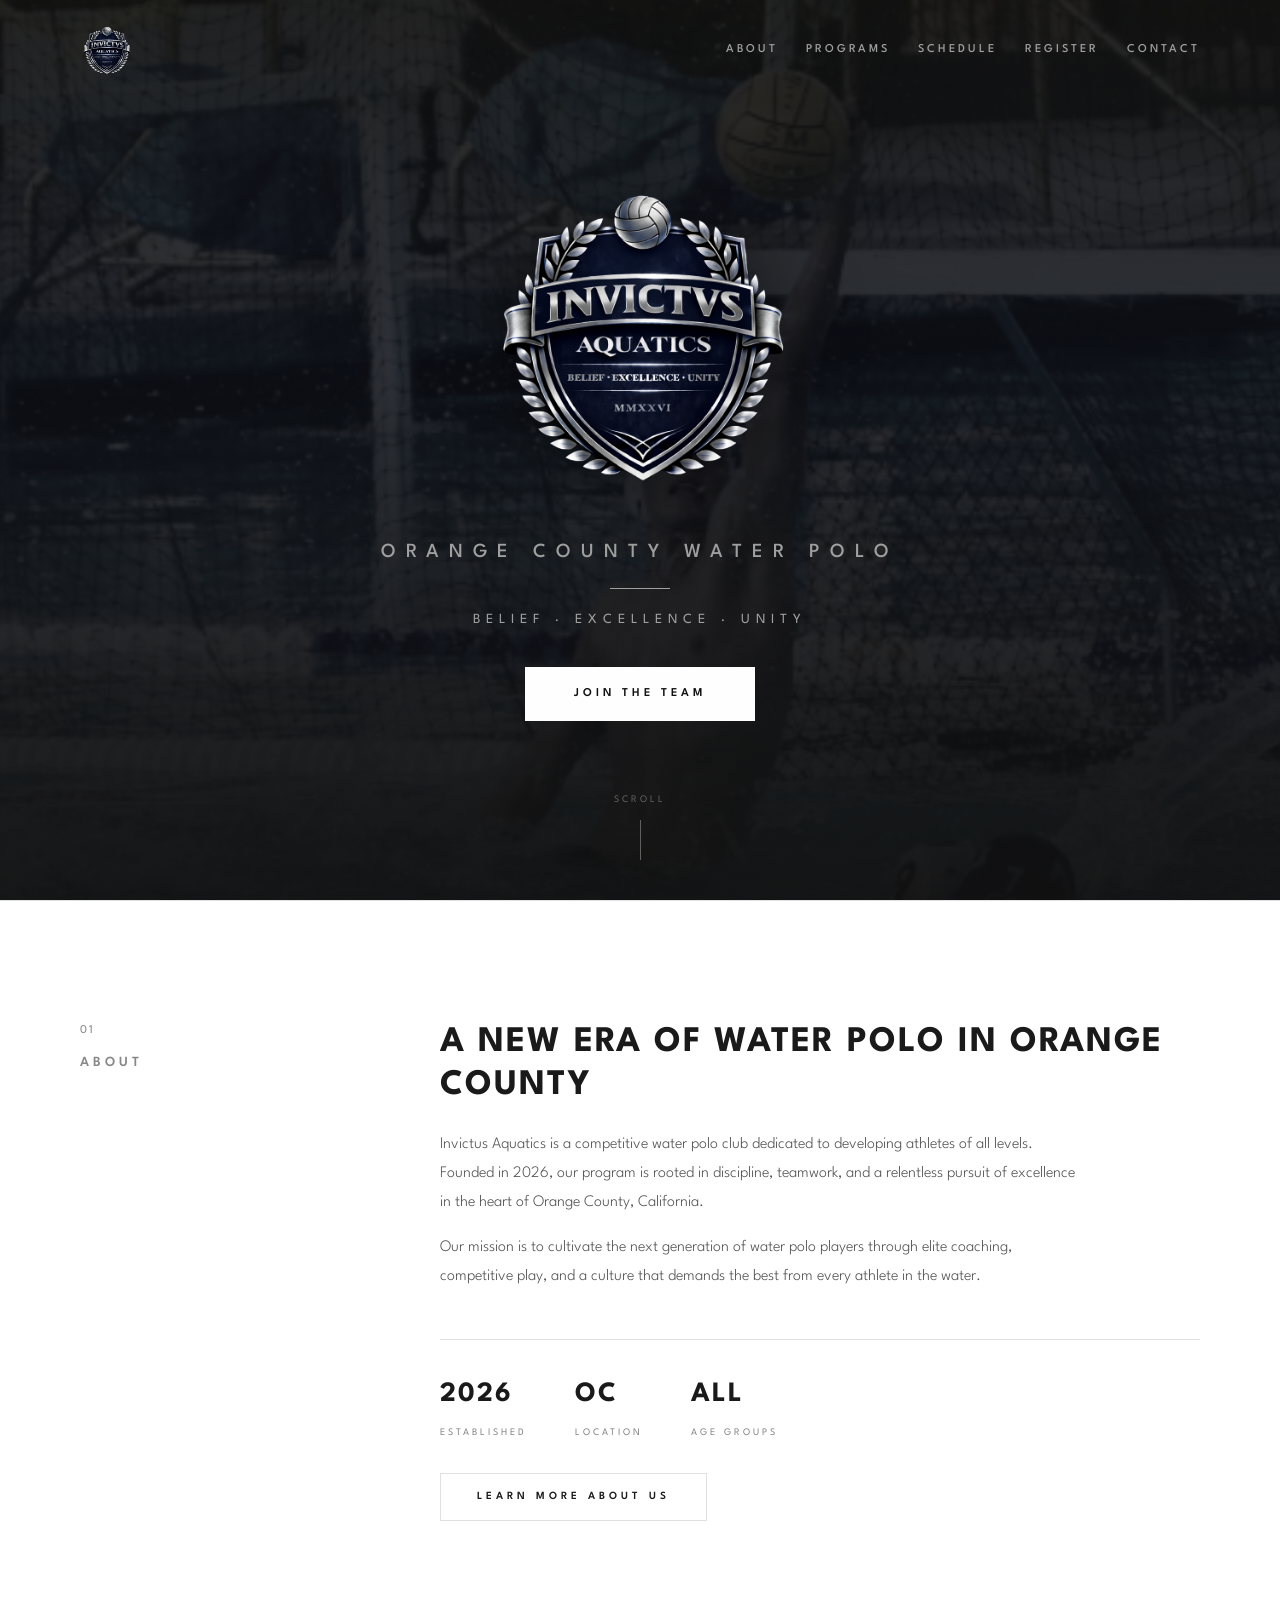
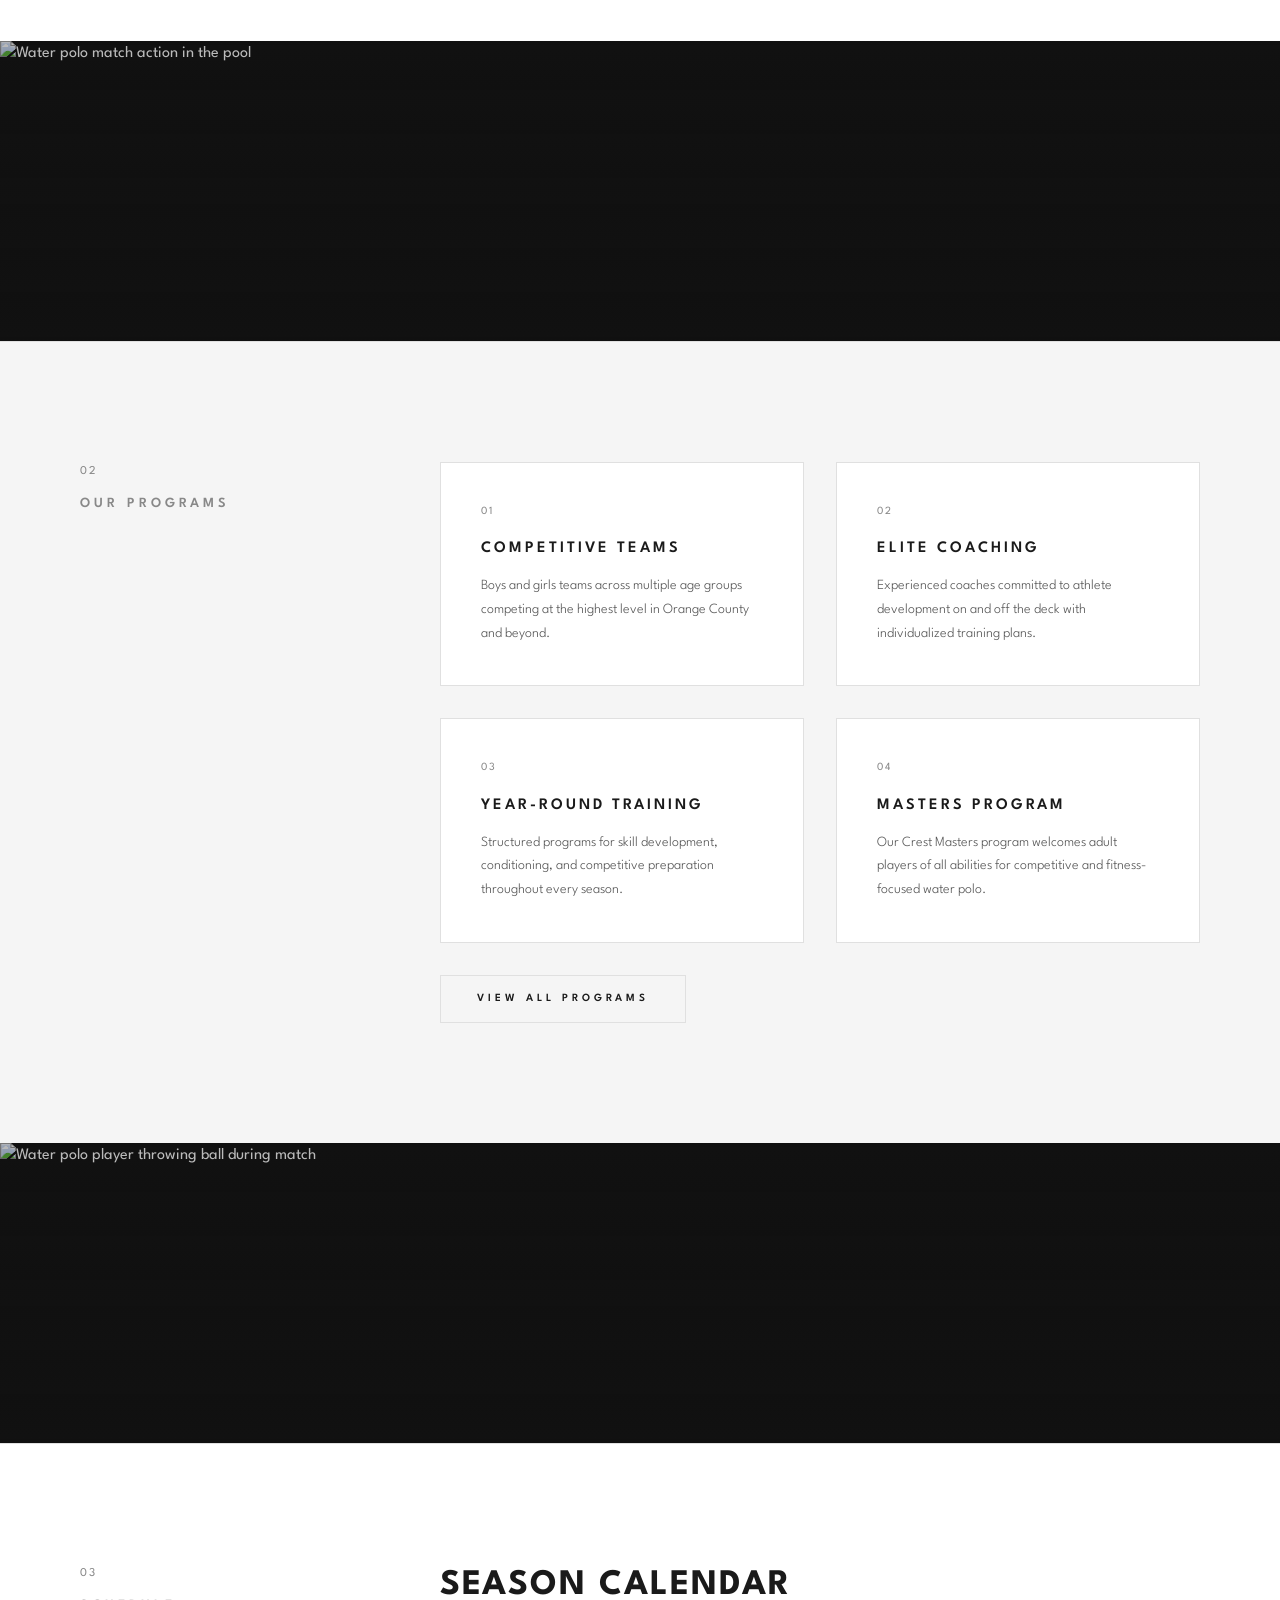
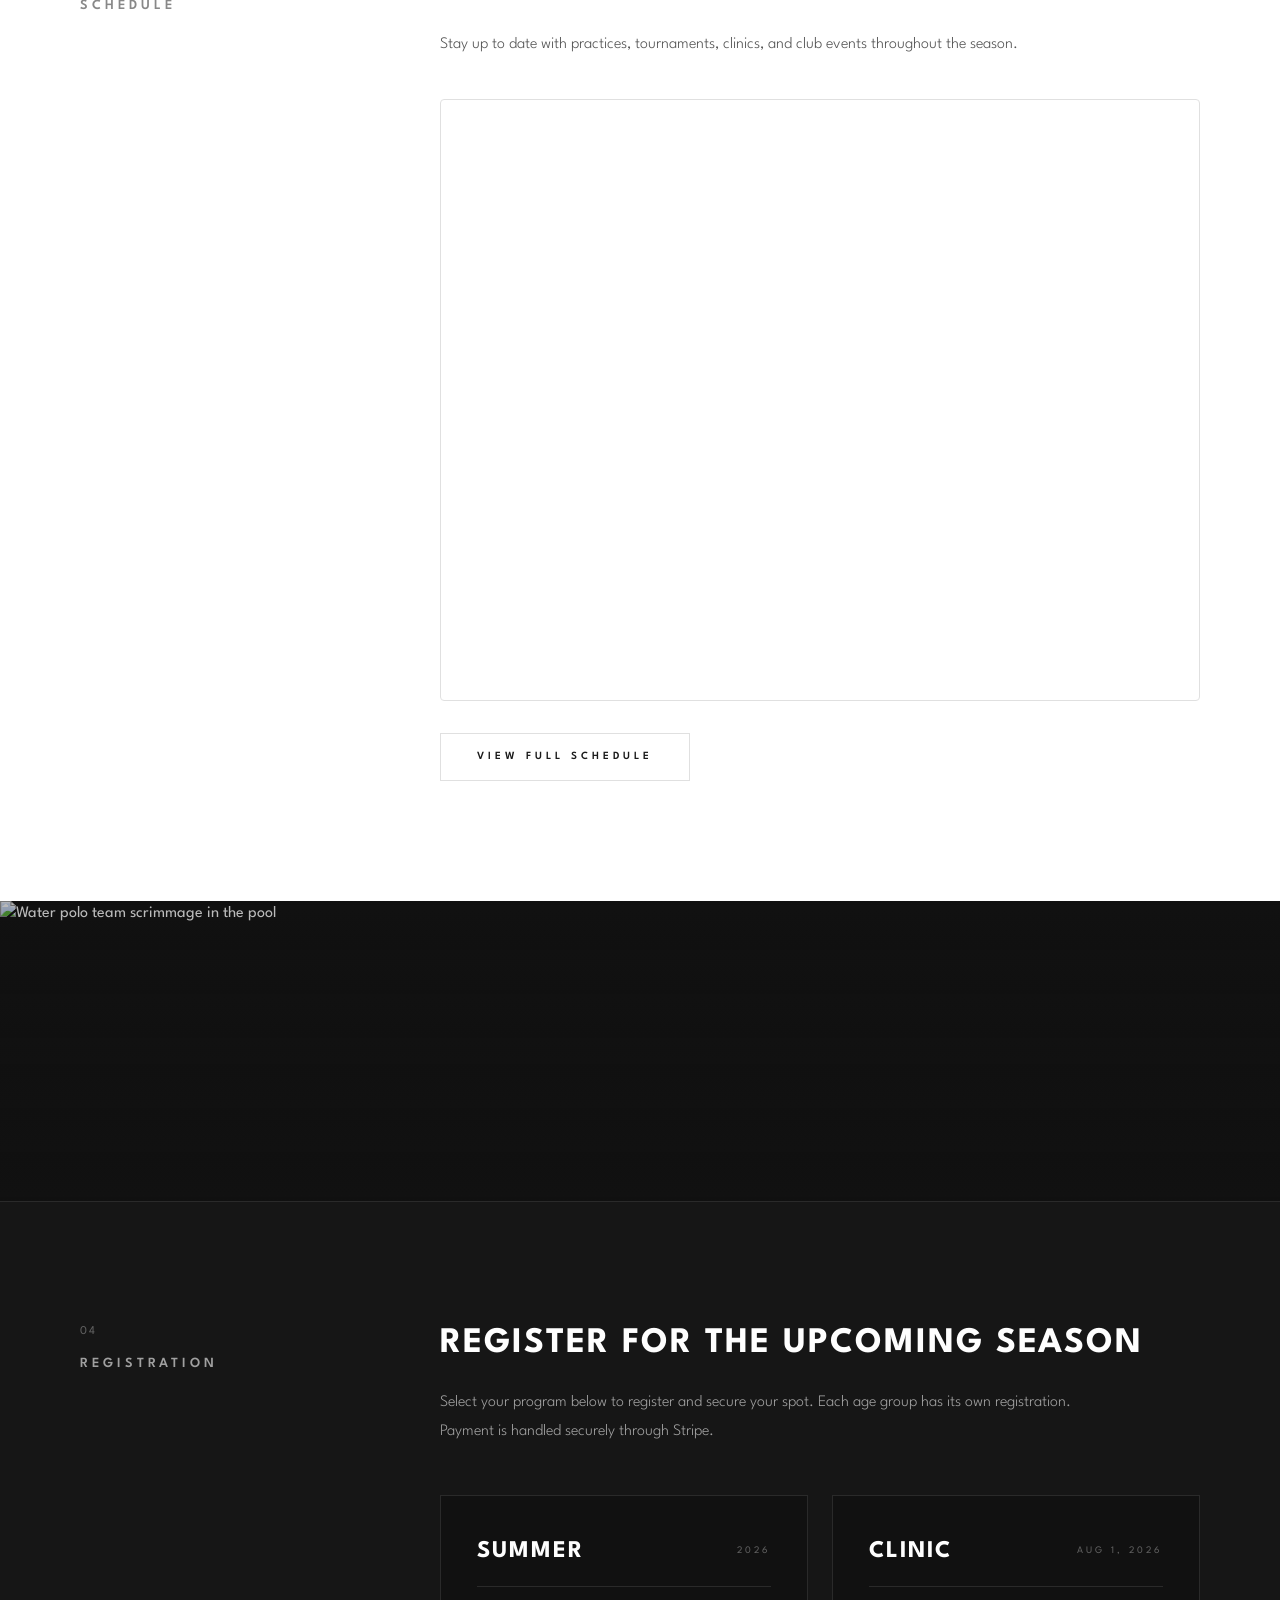
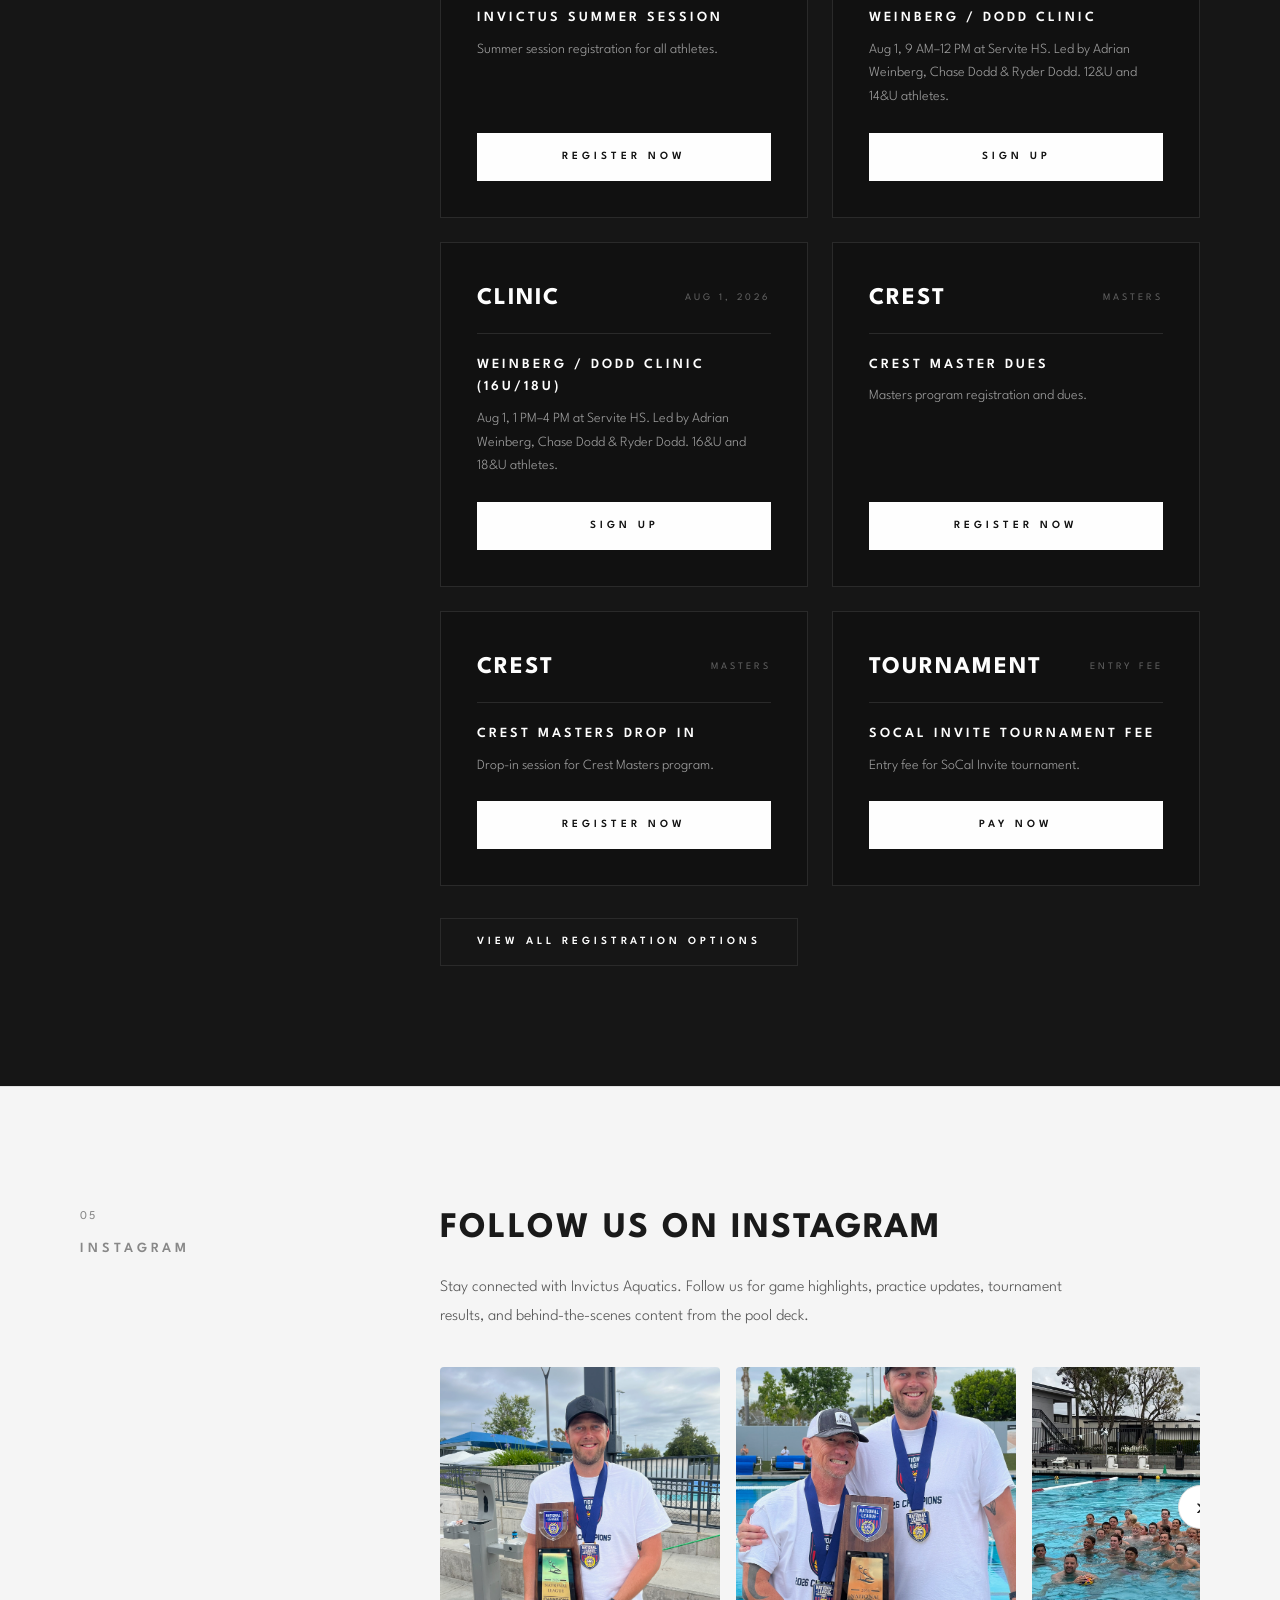
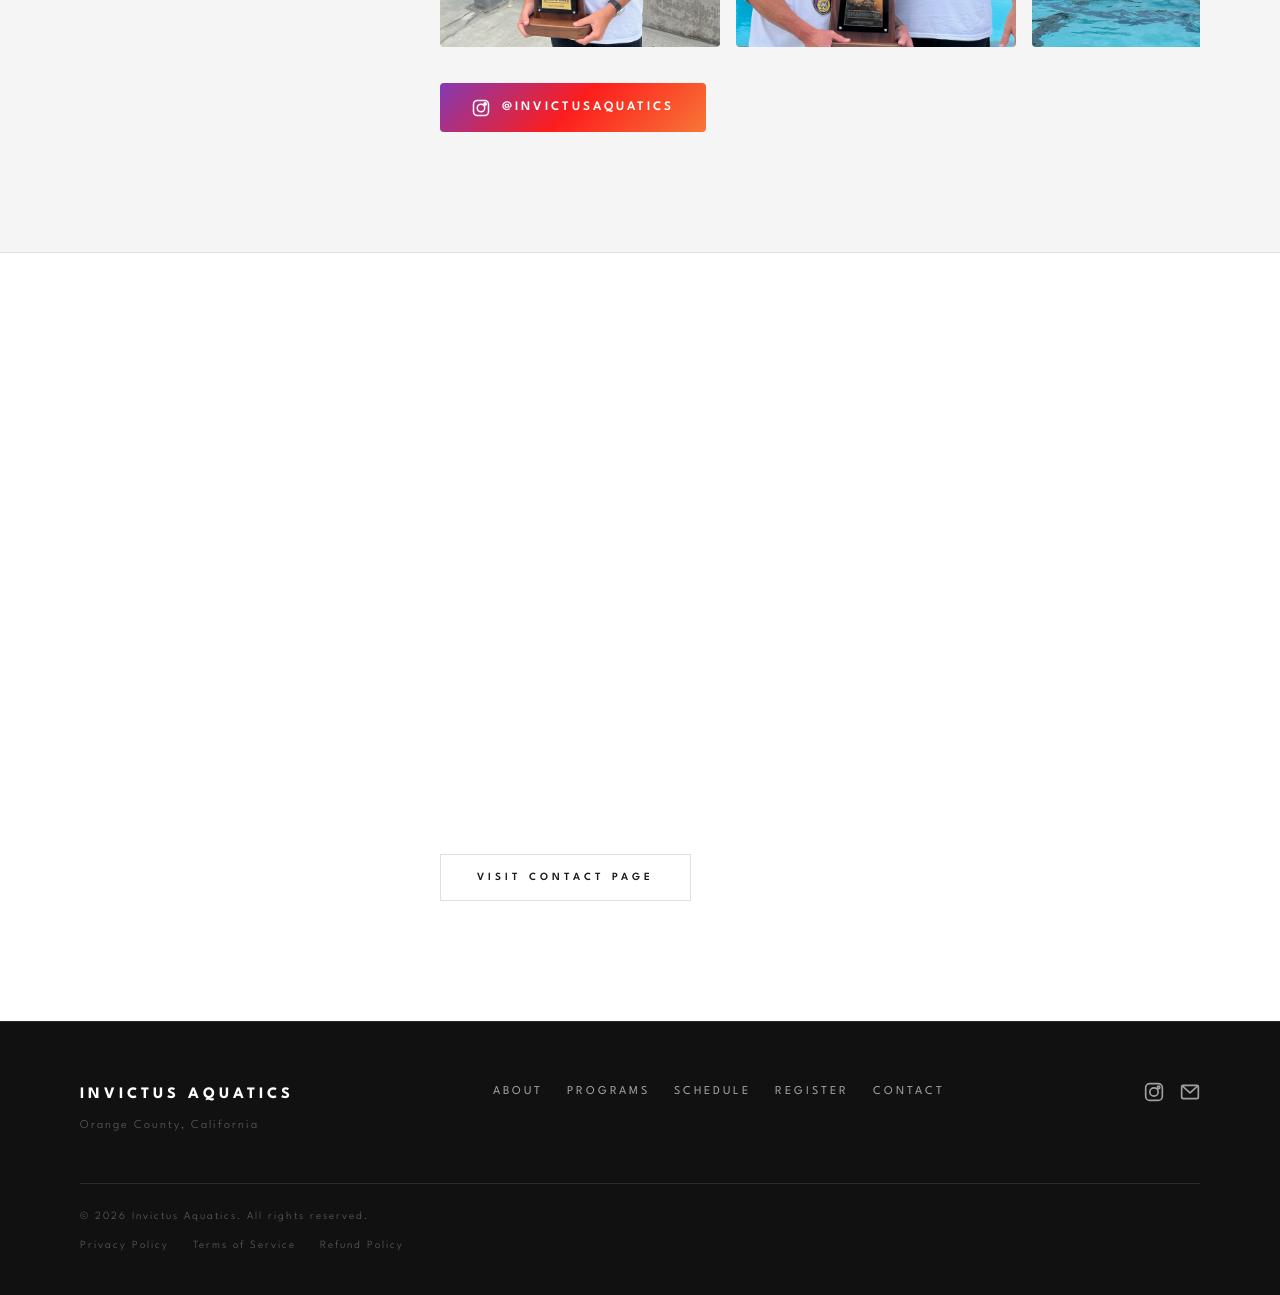
==== commit 3b87f710: "Add Weinberg / Dodd Clinic (16U/18U) afternoon session Aug 1, 2026, 1-4 PM at Servite HS. Led by Adr" ====
--- a/index.html
+++ b/index.html
@@ -267,6 +267,15 @@
               </div>
               <div class="reg-card">
                 <div class="reg-card-header">
+                  <span class="reg-age">CLINIC</span>
+                  <span class="reg-season">AUG 1, 2026</span>
+                </div>
+                <h4 class="reg-title">Weinberg / Dodd Clinic (16U/18U)</h4>
+                <p class="reg-desc">Aug 1, 1 PM–4 PM at Servite HS. Led by Adrian Weinberg, Chase Dodd &amp; Ryder Dodd. 16&U and 18&U athletes.</p>
+                <a href="https://buy.stripe.com/cNi6oG45L1uz8RbgiWdAk0c" target="_blank" rel="noopener" class="btn-register">SIGN UP</a>
+              </div>
+              <div class="reg-card">
+                <div class="reg-card-header">
                   <span class="reg-age">CREST</span>
                   <span class="reg-season">MASTERS</span>
                 </div>
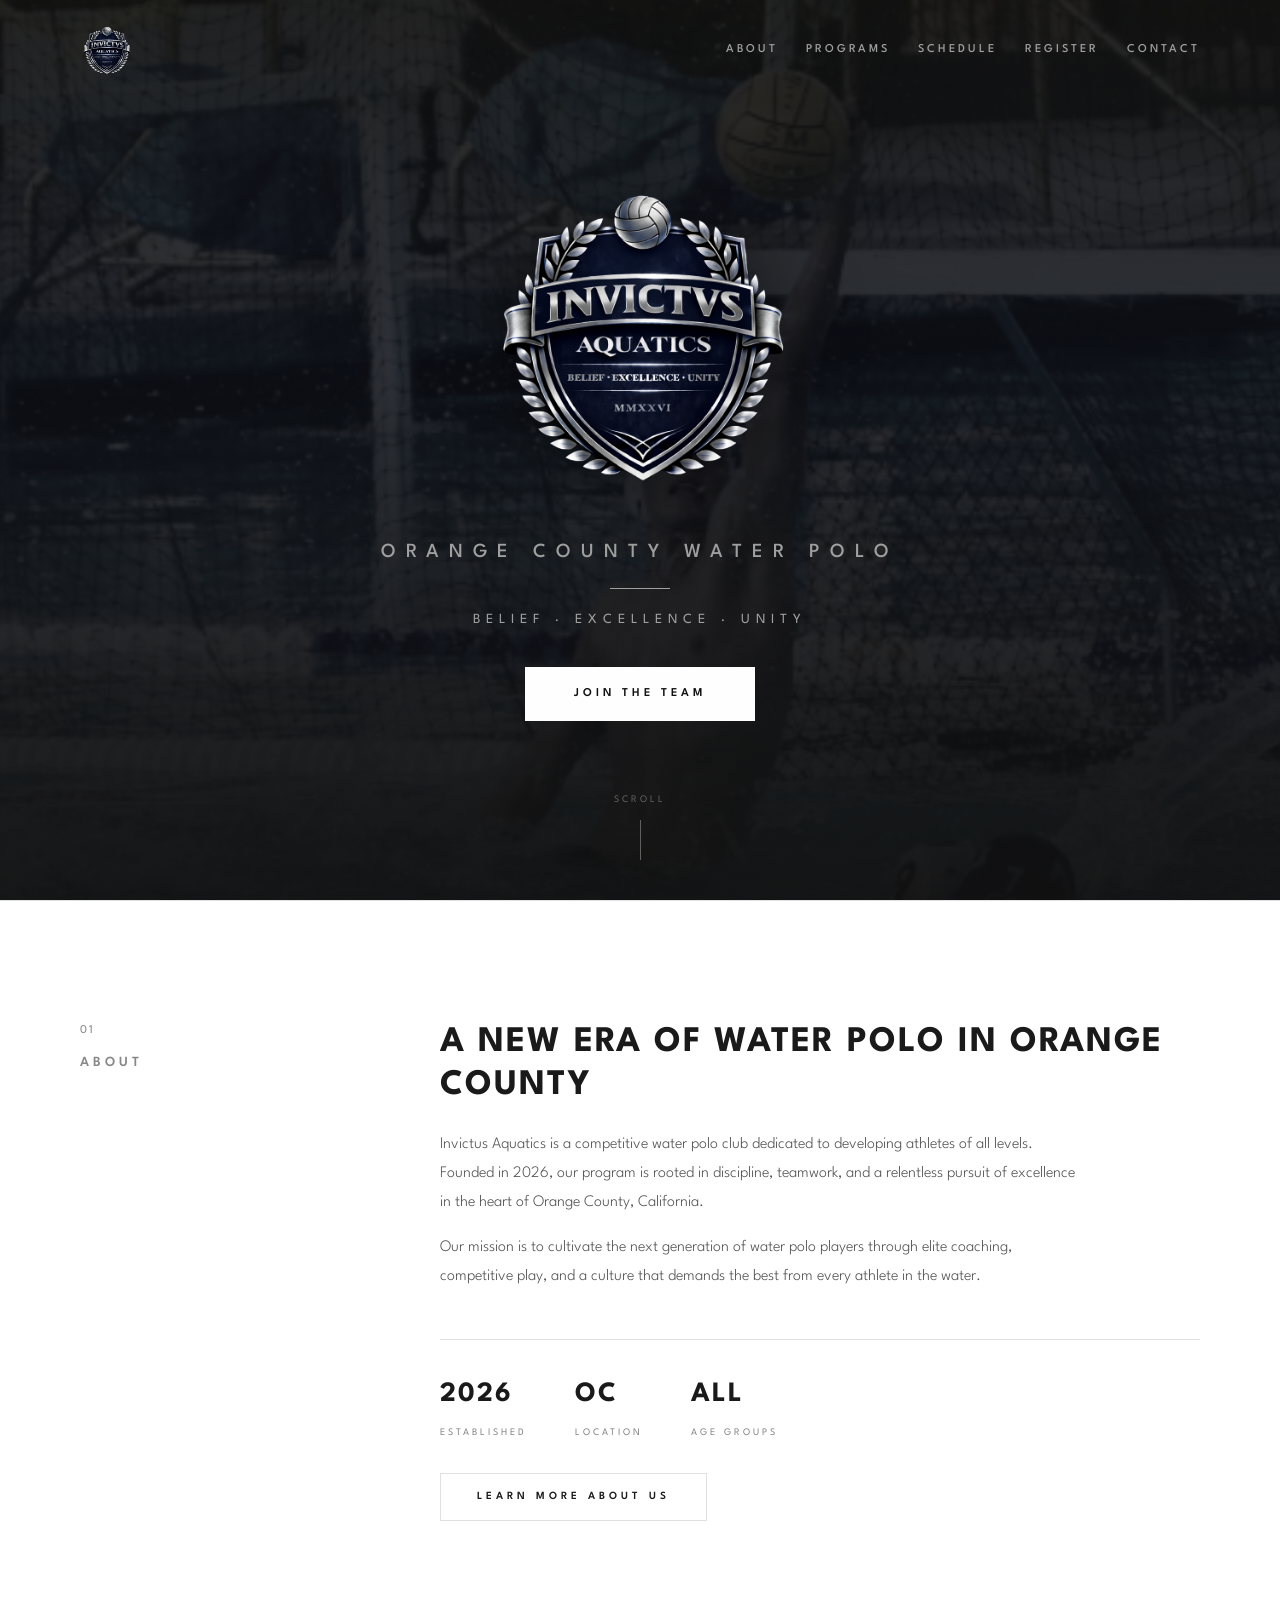
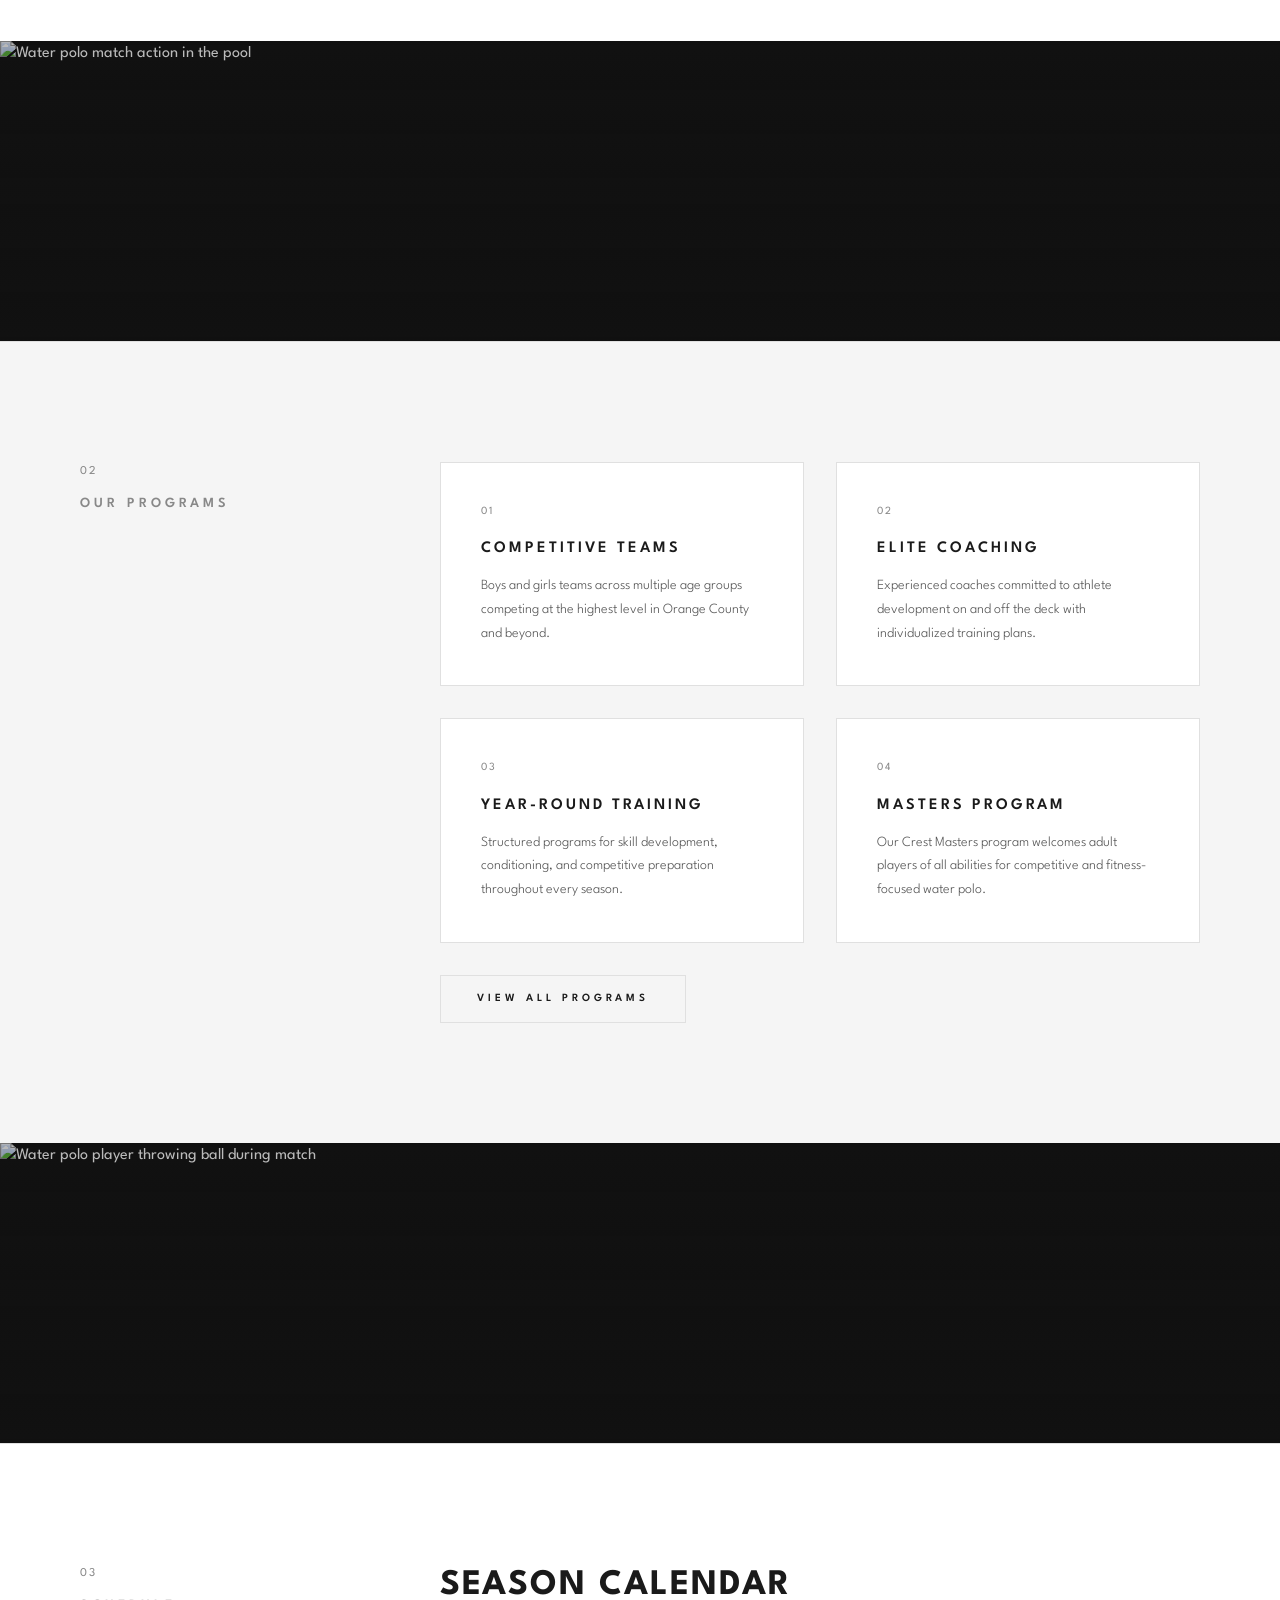
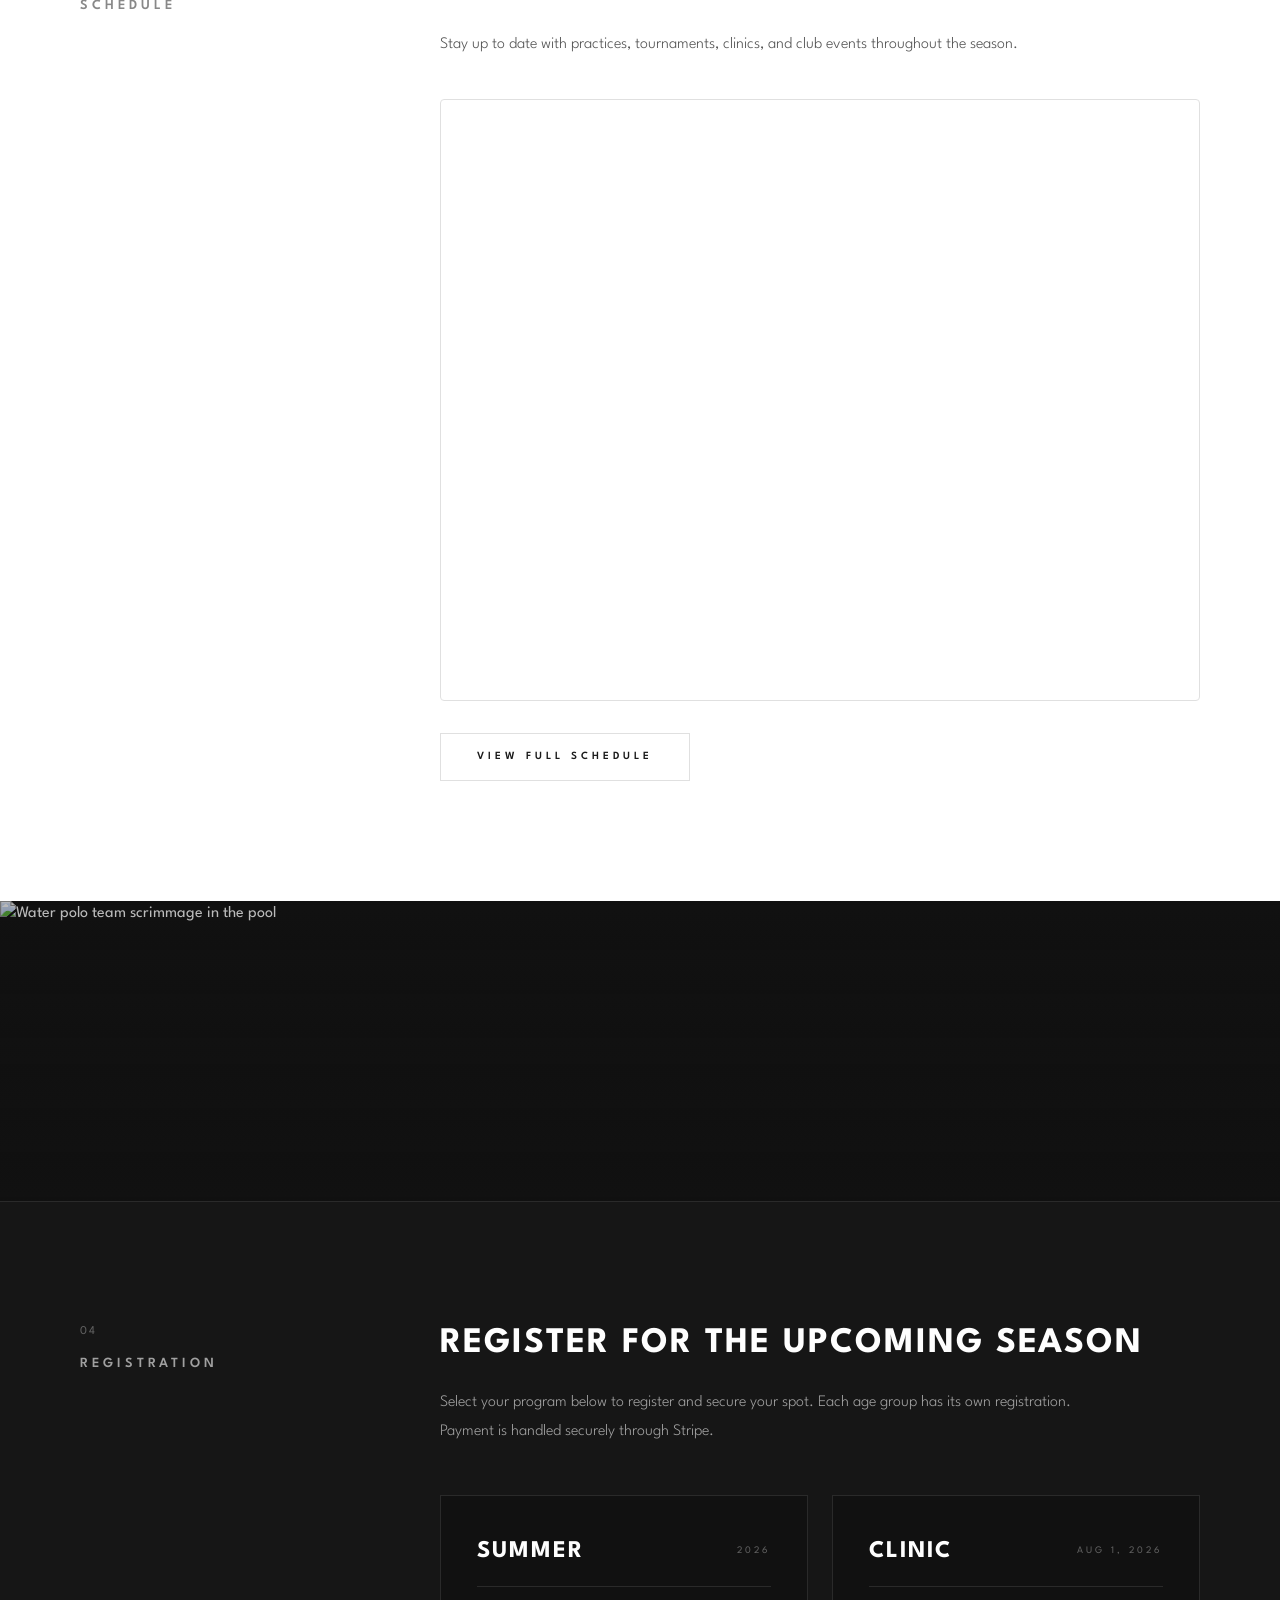
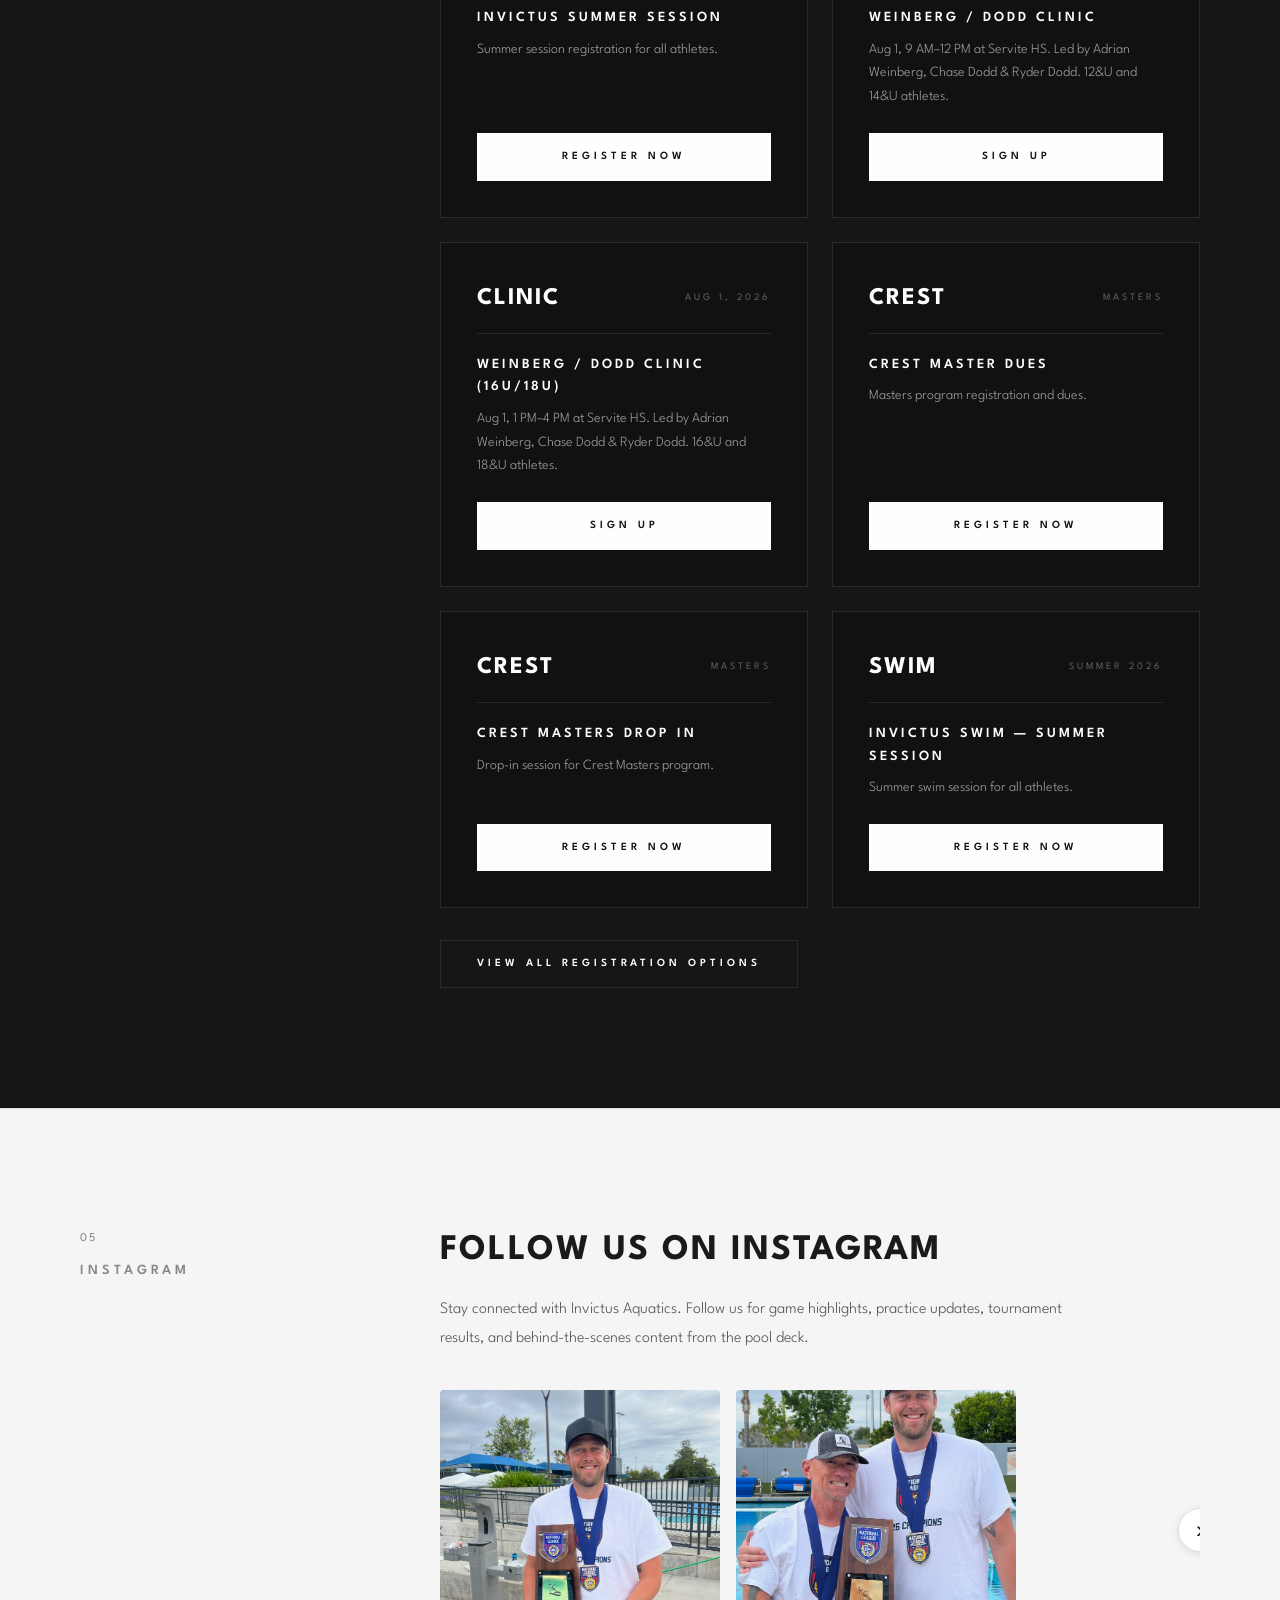
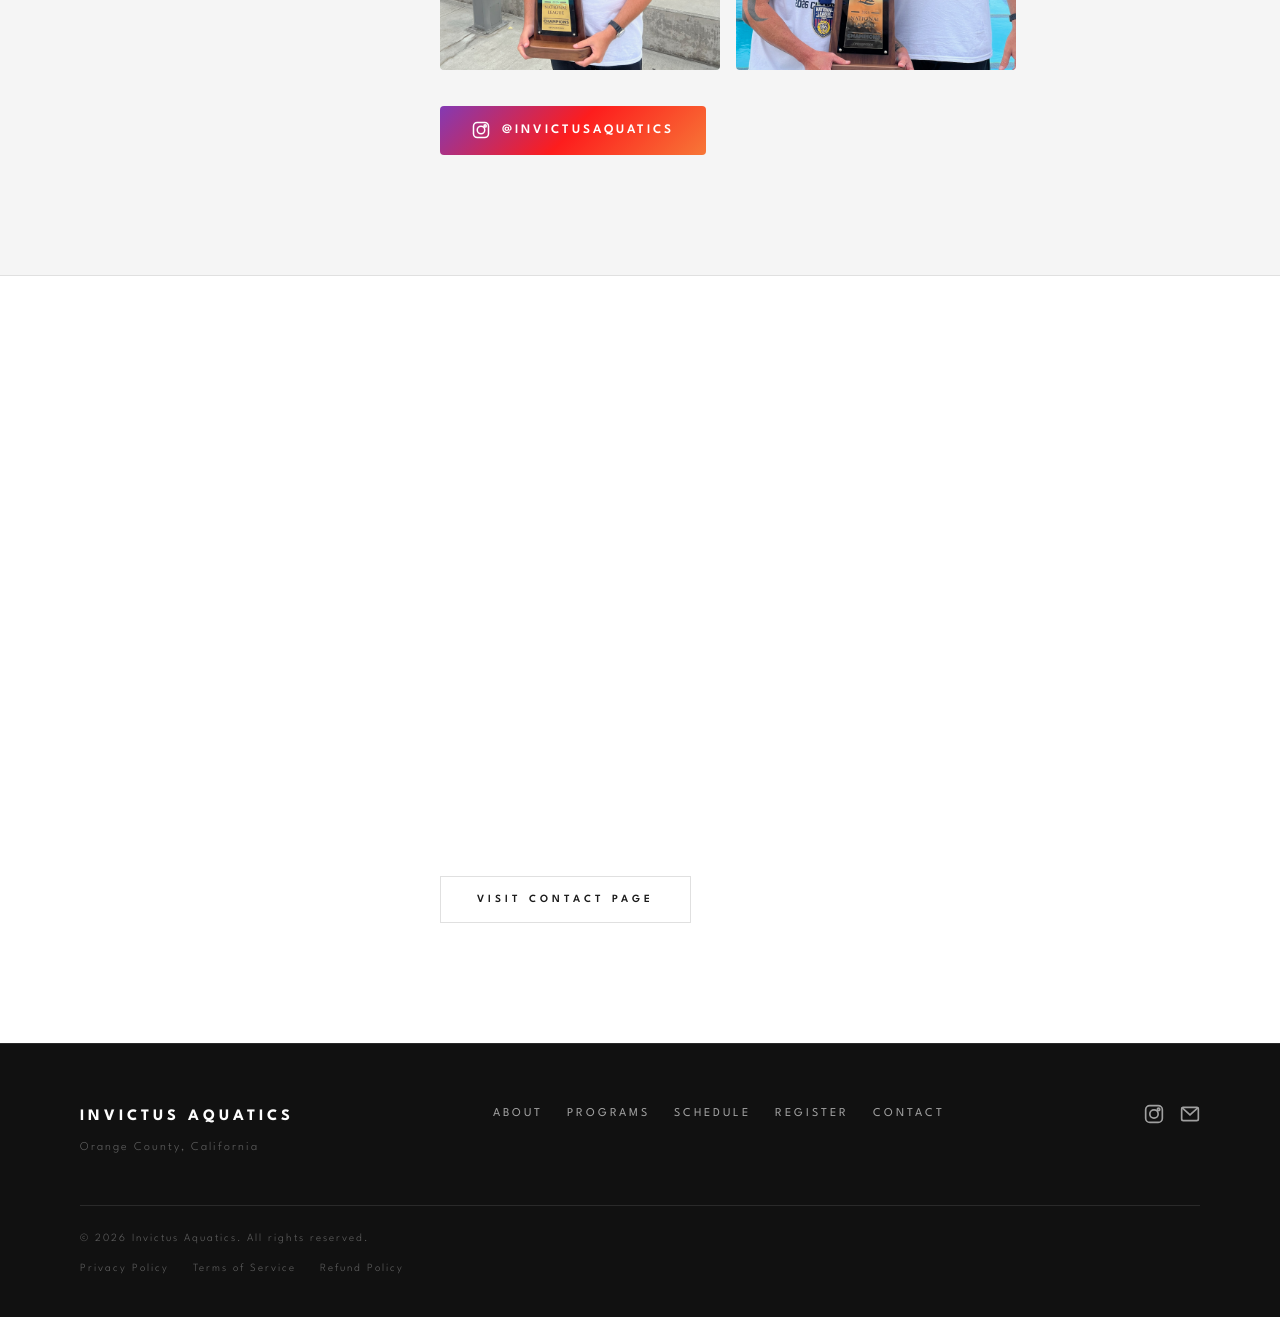
==== commit e6ed616e: "Delete SoCal Invite Tournament Fee, add Invictus Swim Summer Session Remove the SoCal Invite Tournam" ====
--- a/index.html
+++ b/index.html
@@ -294,12 +294,12 @@
               </div>
               <div class="reg-card">
                 <div class="reg-card-header">
-                  <span class="reg-age">TOURNAMENT</span>
-                  <span class="reg-season">ENTRY FEE</span>
-                </div>
-                <h4 class="reg-title">SoCal Invite Tournament Fee</h4>
-                <p class="reg-desc">Entry fee for SoCal Invite tournament.</p>
-                <a href="https://buy.stripe.com/eVq4gy6dT4GL6J37MqdAk07" target="_blank" rel="noopener" class="btn-register">PAY NOW</a>
+                  <span class="reg-age">SWIM</span>
+                  <span class="reg-season">SUMMER 2026</span>
+                </div>
+                <h4 class="reg-title">Invictus Swim &mdash; Summer Session</h4>
+                <p class="reg-desc">Summer swim session for all athletes.</p>
+                <a href="https://buy.stripe.com/dRmcN431H0qvgjD0jYdAk09" target="_blank" rel="noopener" class="btn-register">REGISTER NOW</a>
               </div>
             </div>
             <a href="/register.html" class="btn-section-link">VIEW ALL REGISTRATION OPTIONS</a>
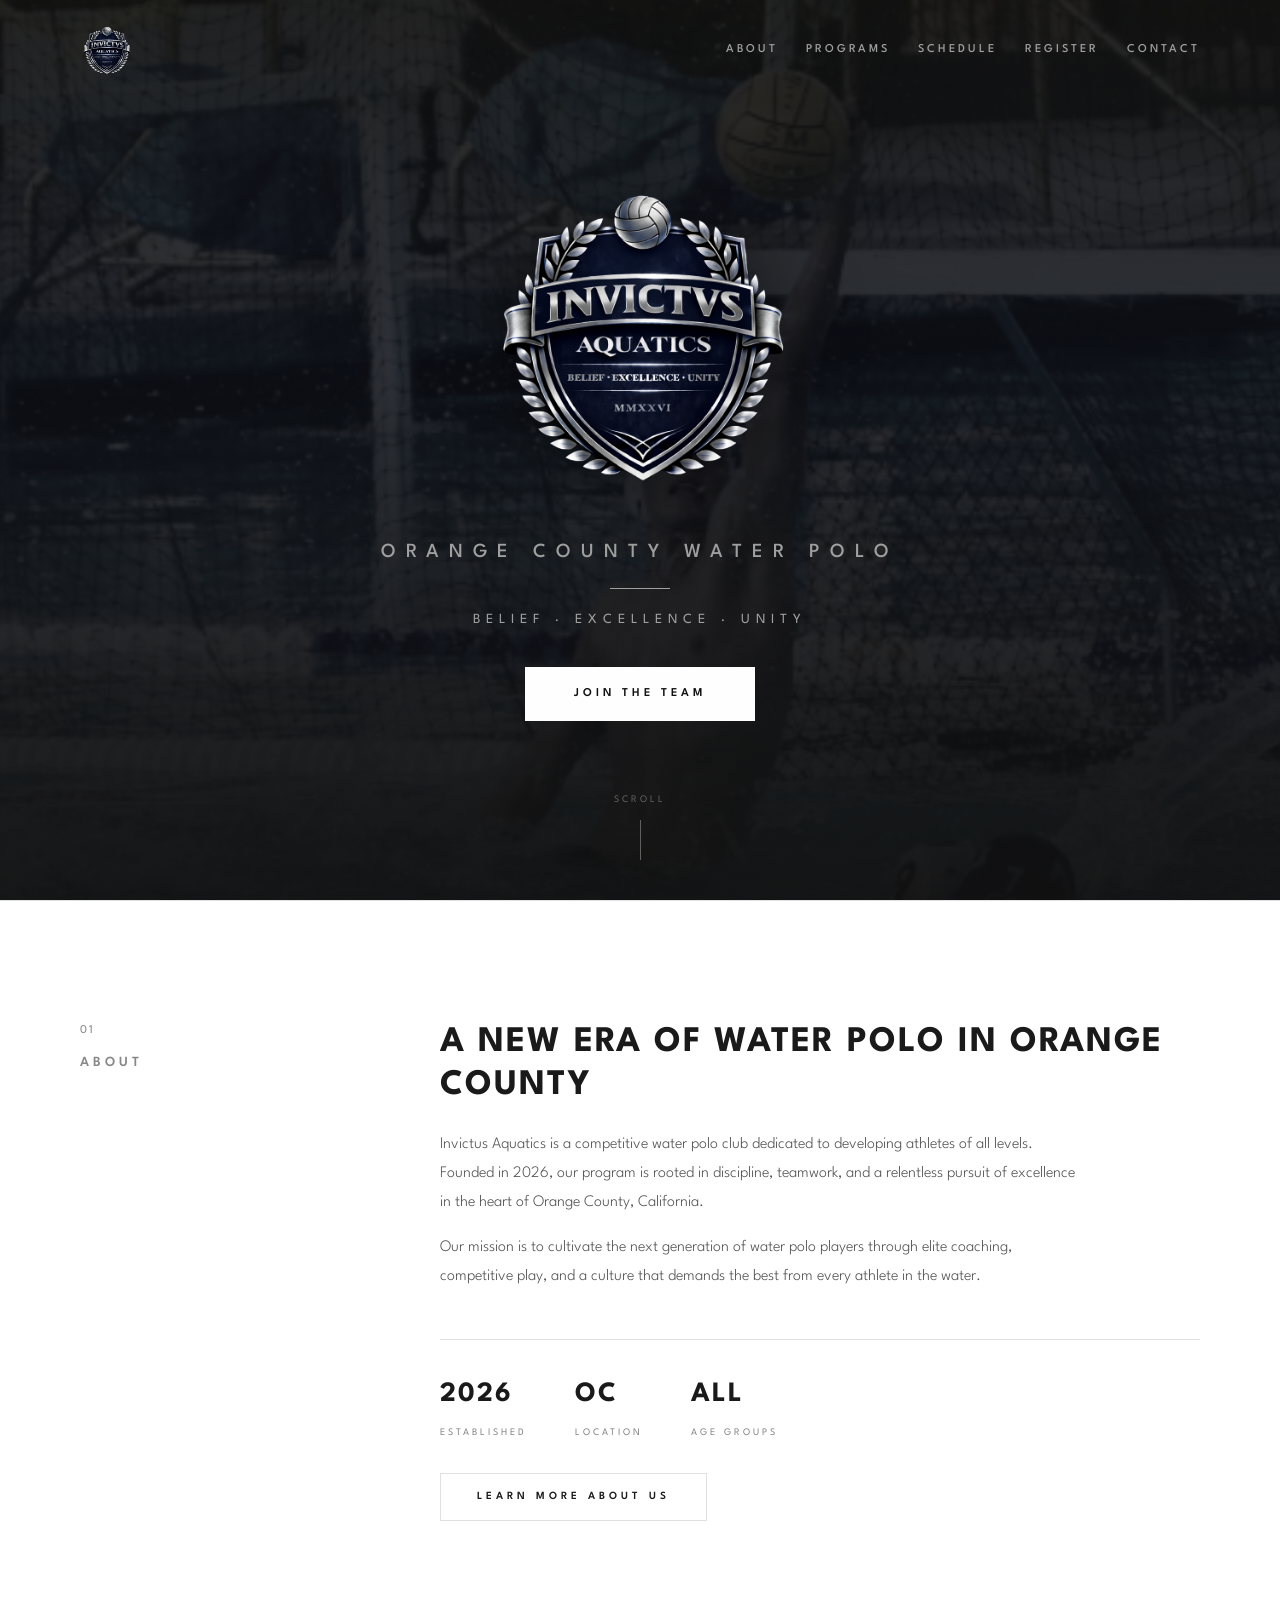
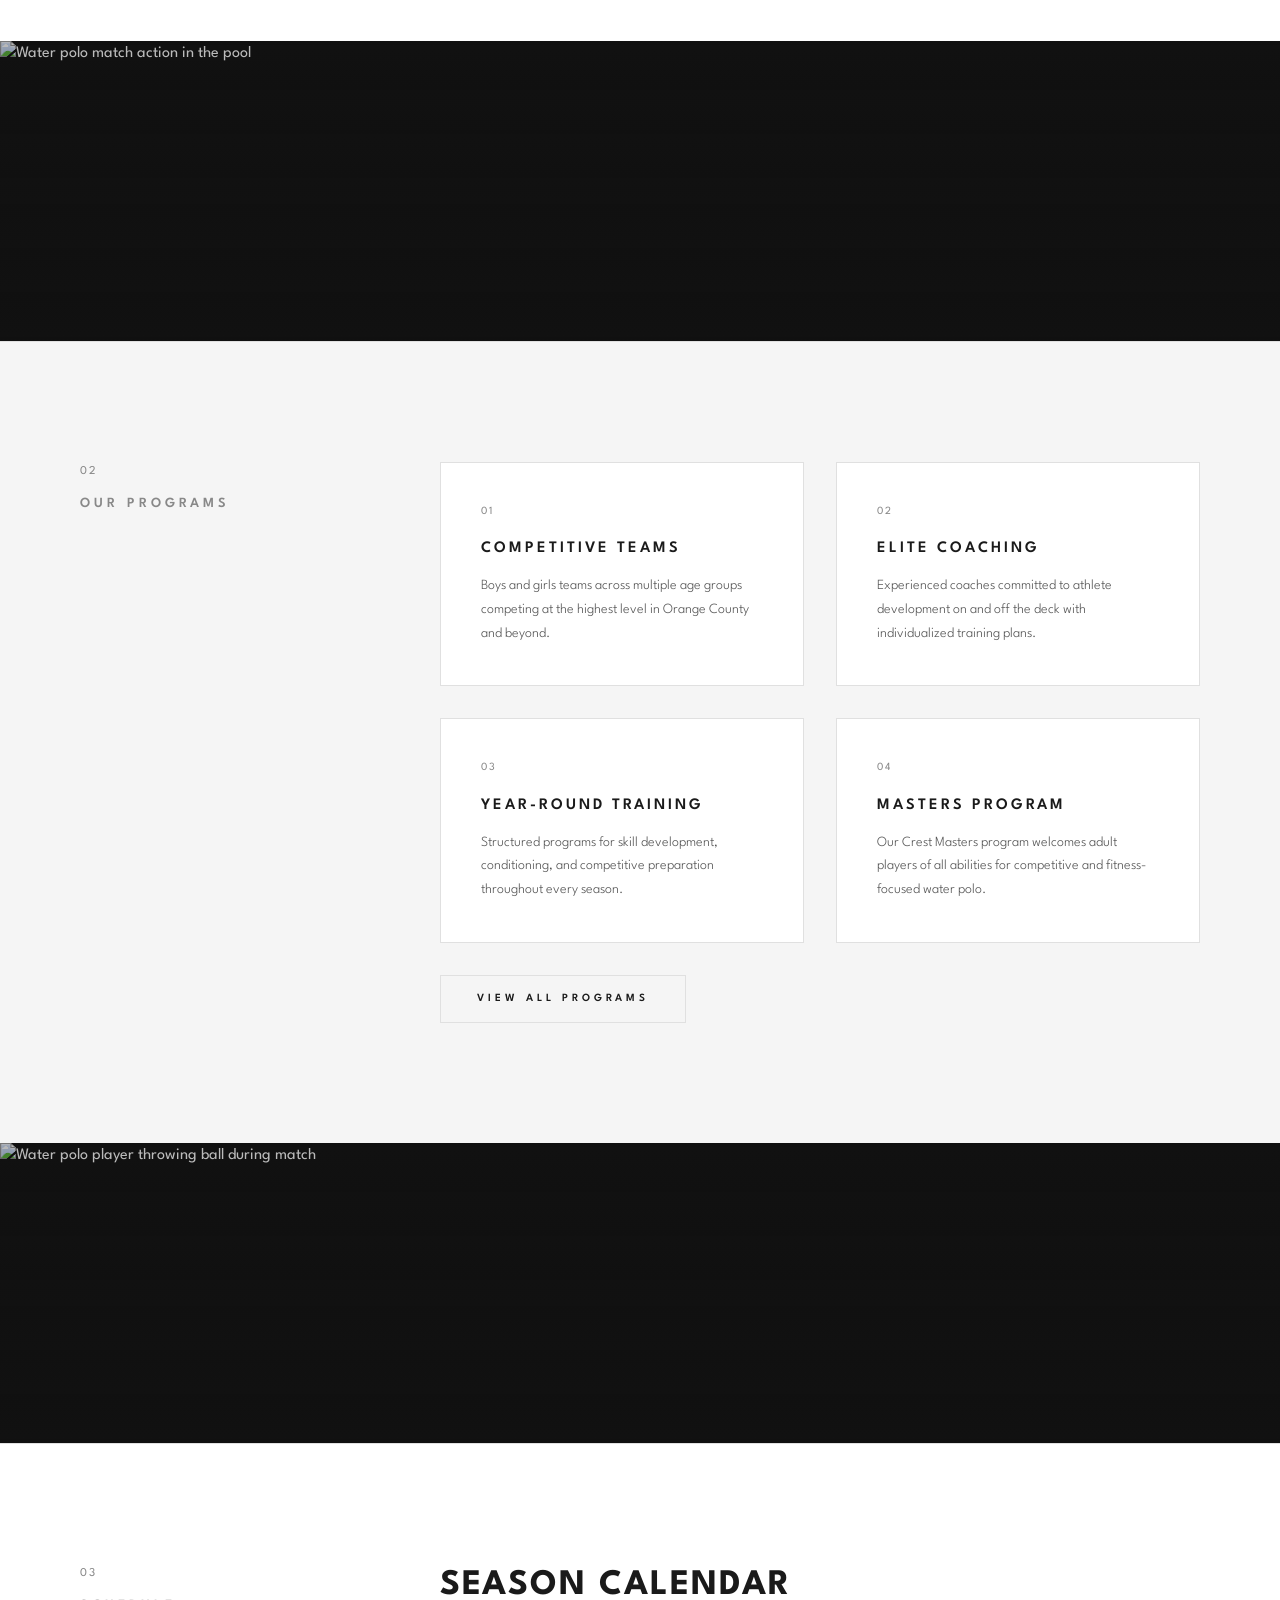
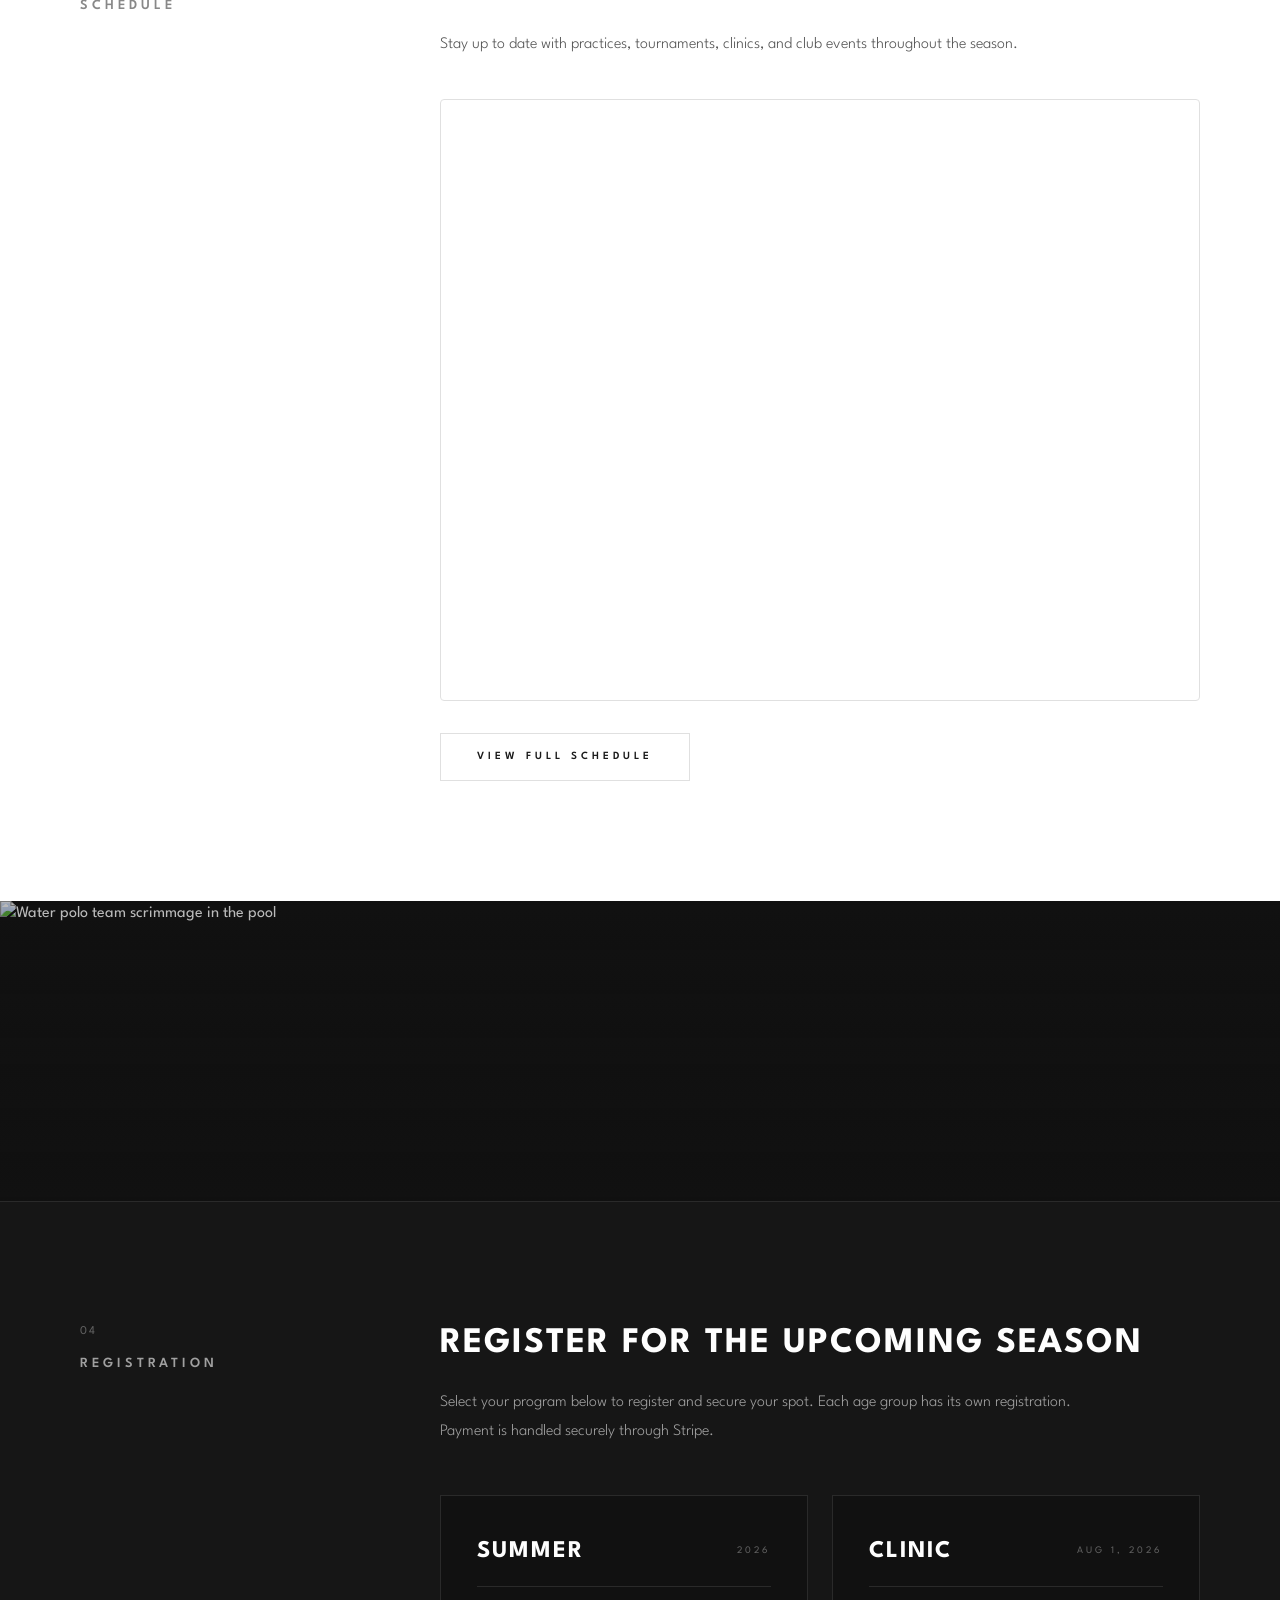
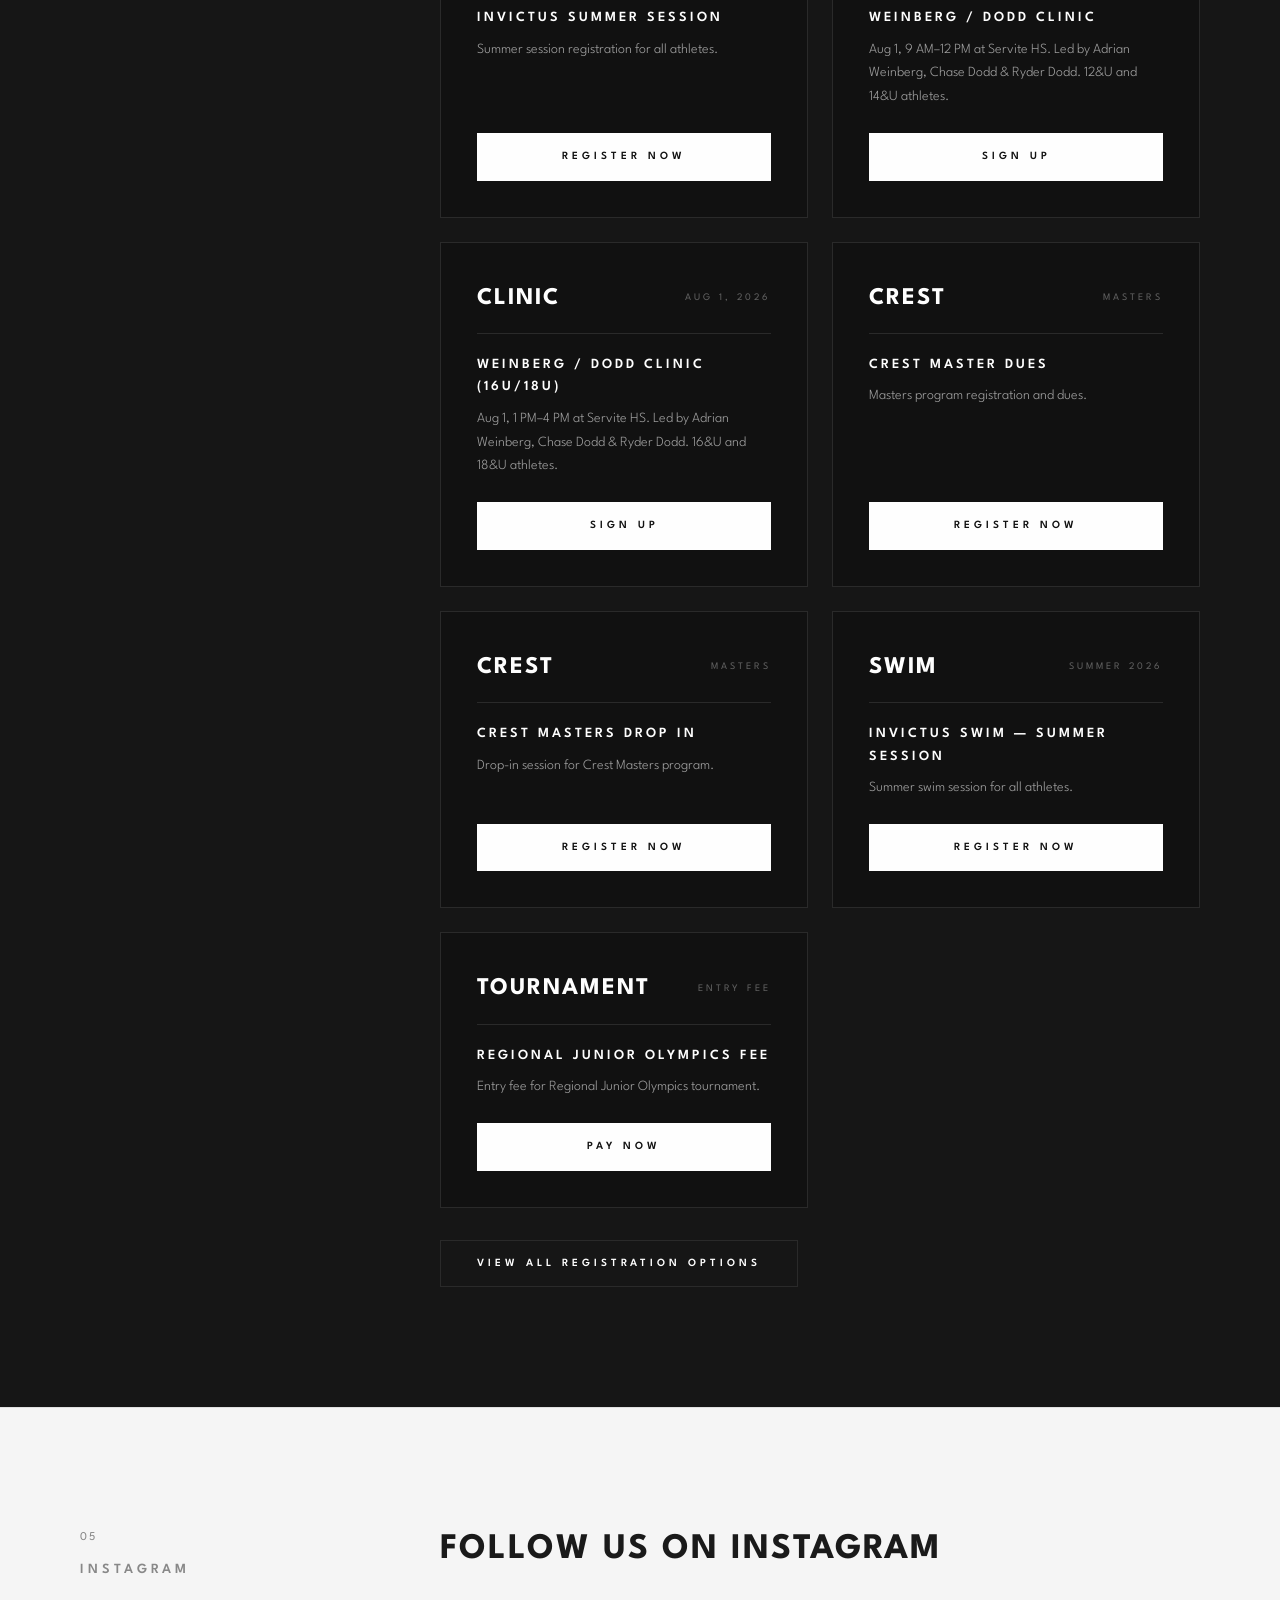
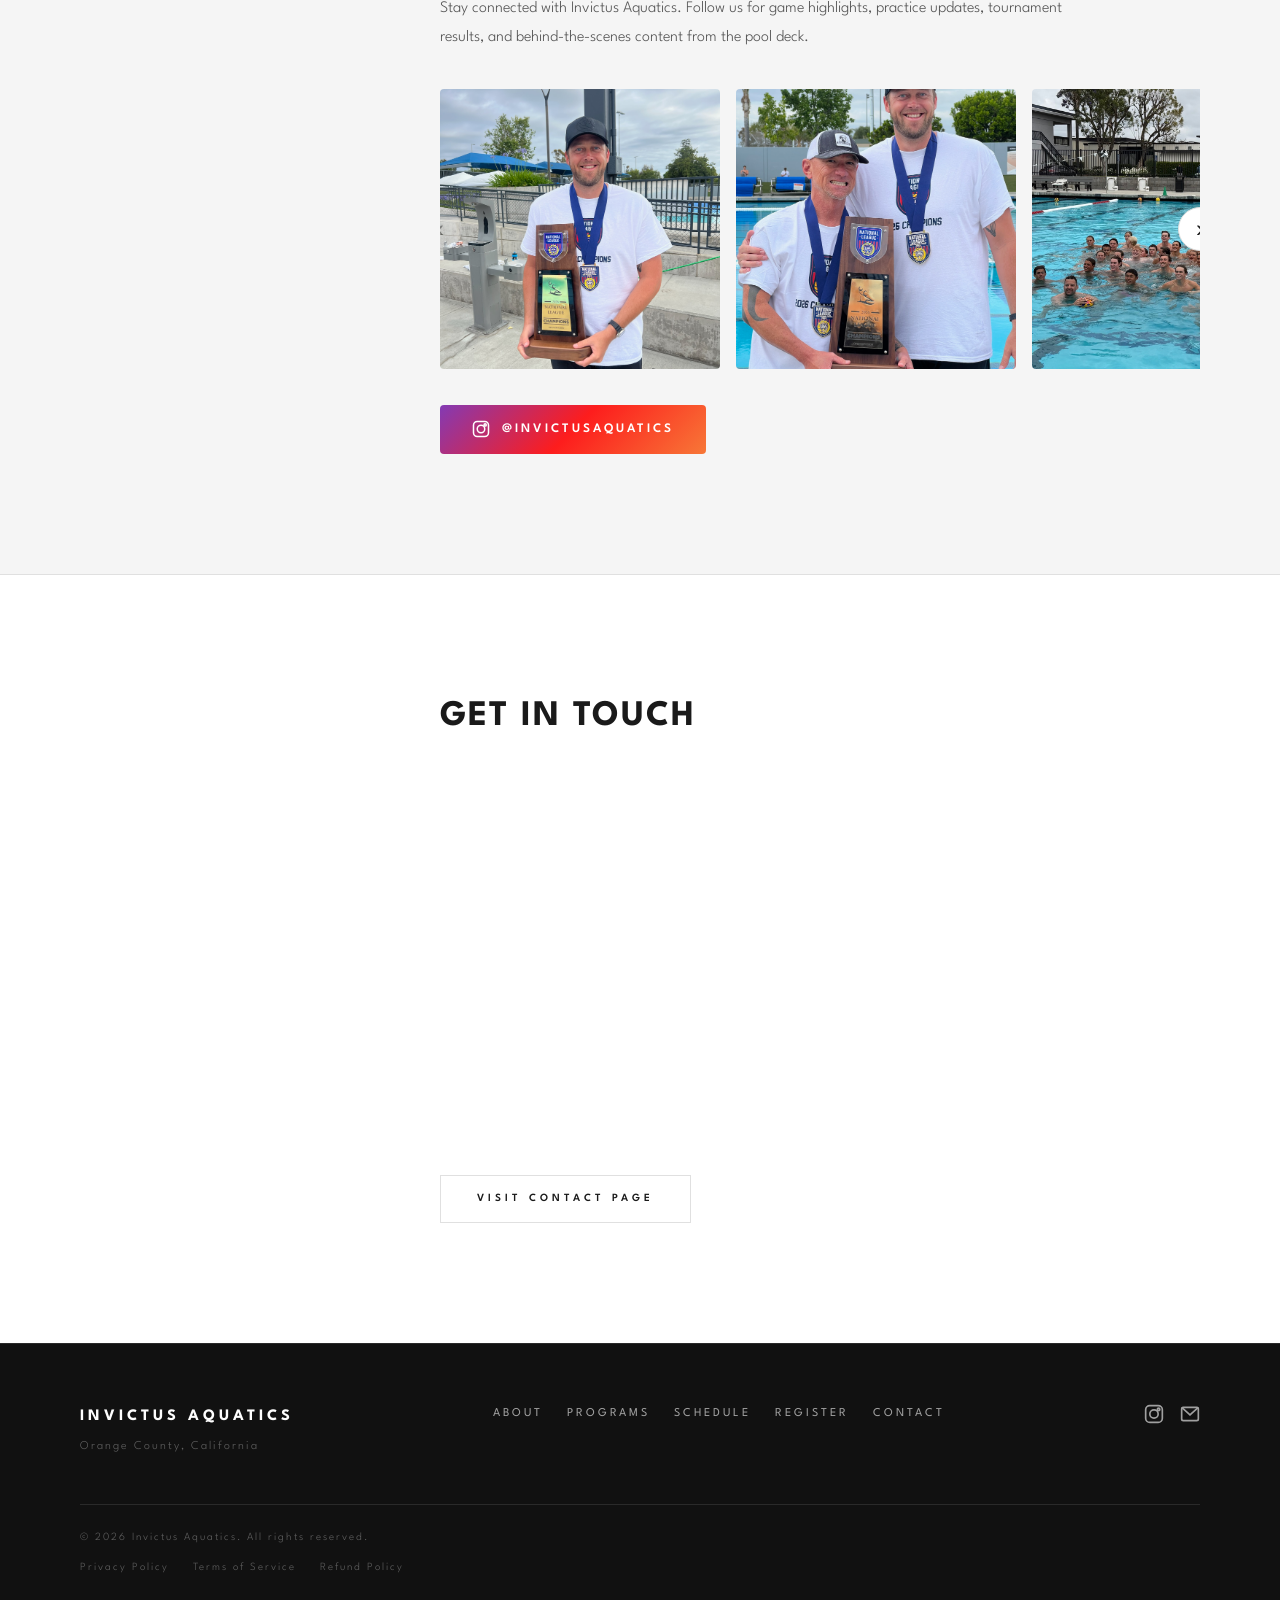
==== commit c071b189: "Add Regional Junior Olympics Fee registration card Co-Authored-By: Claude Opus 4.6 <noreply@anthropi" ====
--- a/index.html
+++ b/index.html
@@ -301,6 +301,15 @@
                 <p class="reg-desc">Summer swim session for all athletes.</p>
                 <a href="https://buy.stripe.com/dRmcN431H0qvgjD0jYdAk09" target="_blank" rel="noopener" class="btn-register">REGISTER NOW</a>
               </div>
+              <div class="reg-card">
+                <div class="reg-card-header">
+                  <span class="reg-age">TOURNAMENT</span>
+                  <span class="reg-season">ENTRY FEE</span>
+                </div>
+                <h4 class="reg-title">Regional Junior Olympics Fee</h4>
+                <p class="reg-desc">Entry fee for Regional Junior Olympics tournament.</p>
+                <a href="https://buy.stripe.com/28EcN47hX7SX0kF9UydAk0a" target="_blank" rel="noopener" class="btn-register">PAY NOW</a>
+              </div>
             </div>
             <a href="/register.html" class="btn-section-link">VIEW ALL REGISTRATION OPTIONS</a>
           </div>
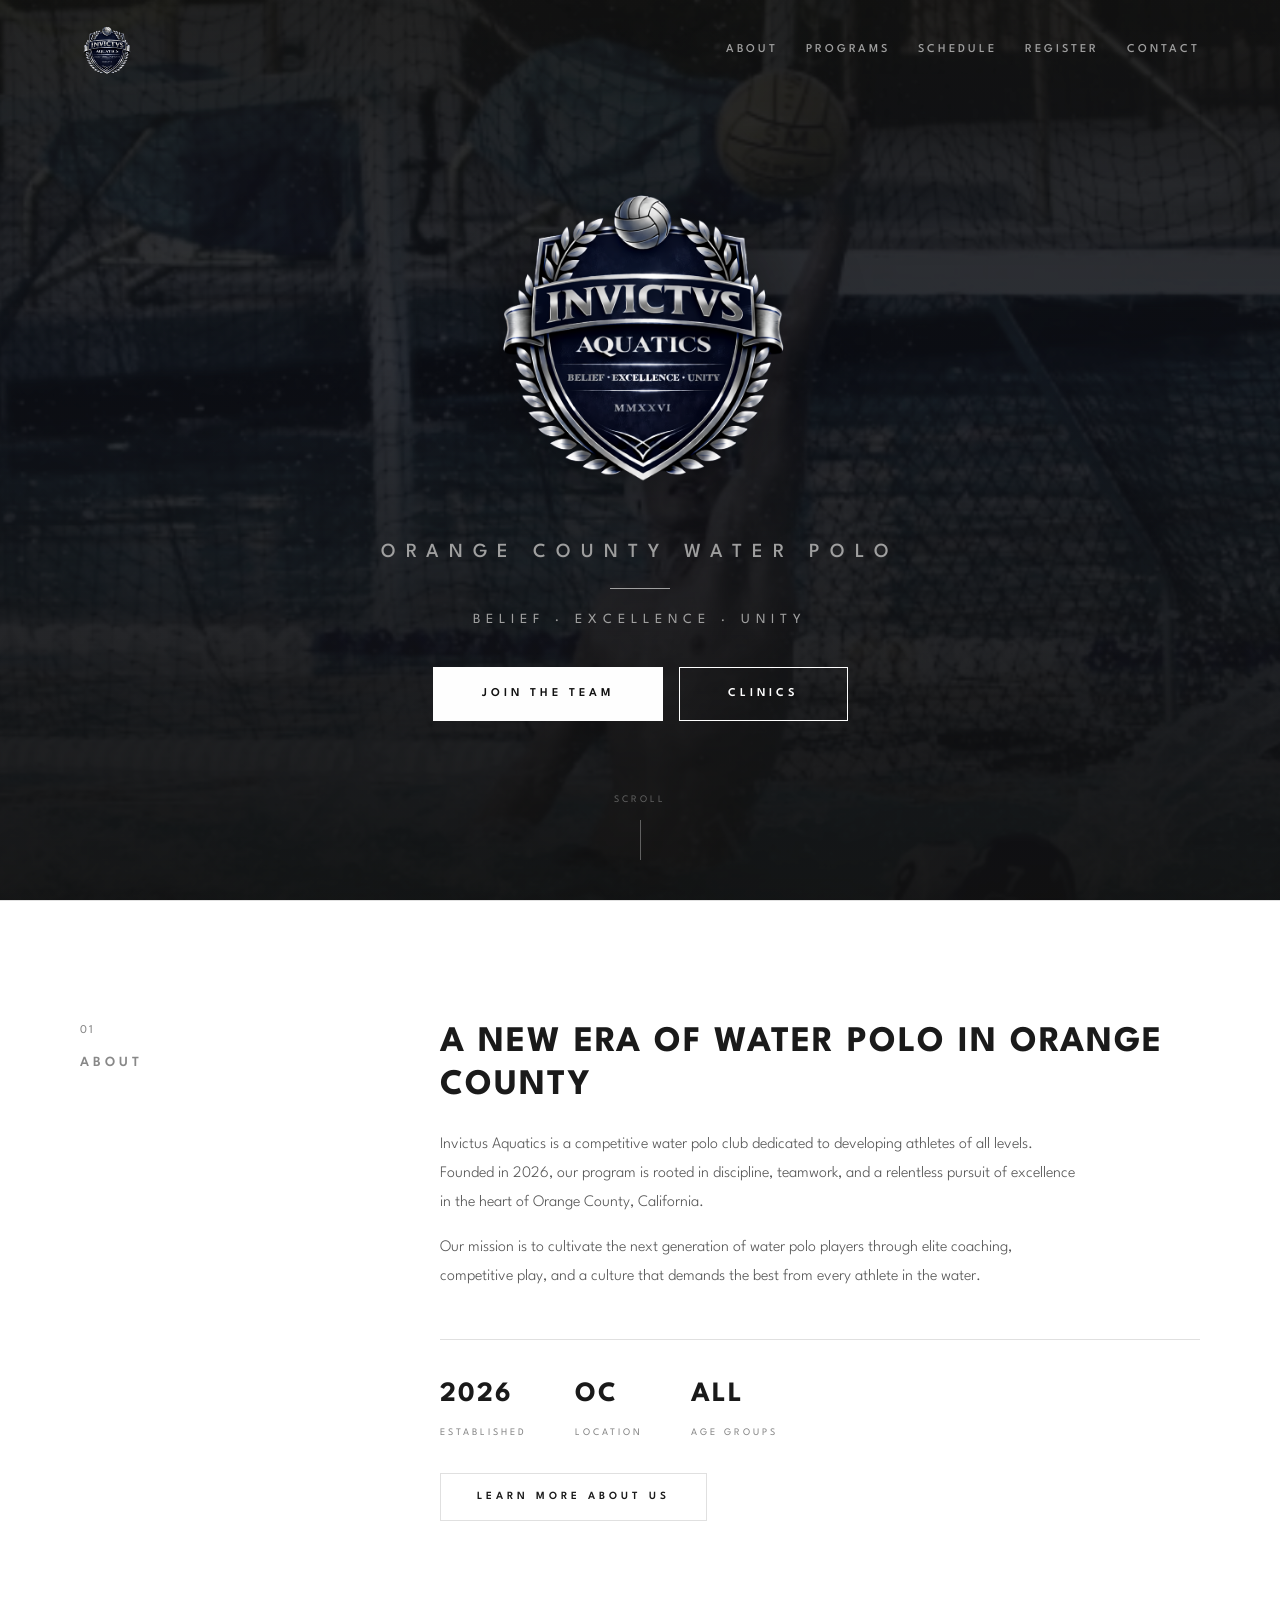
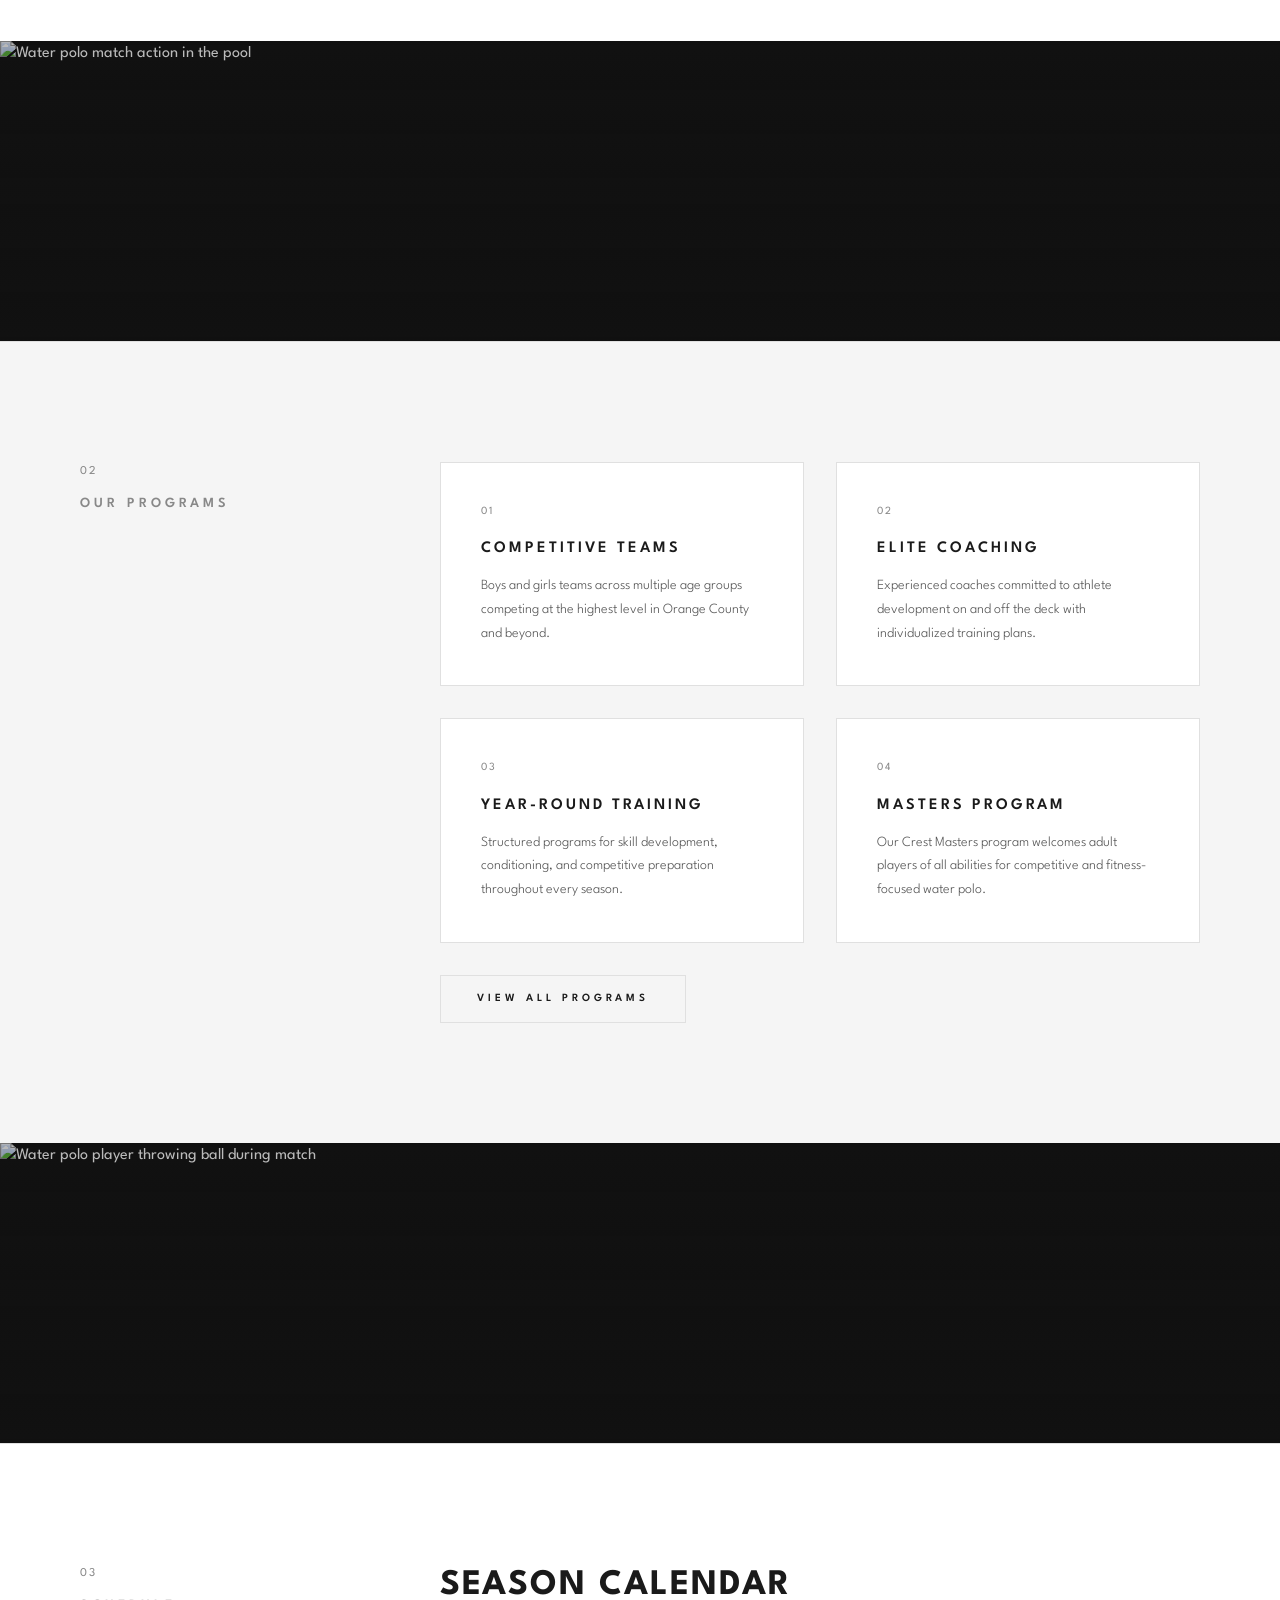
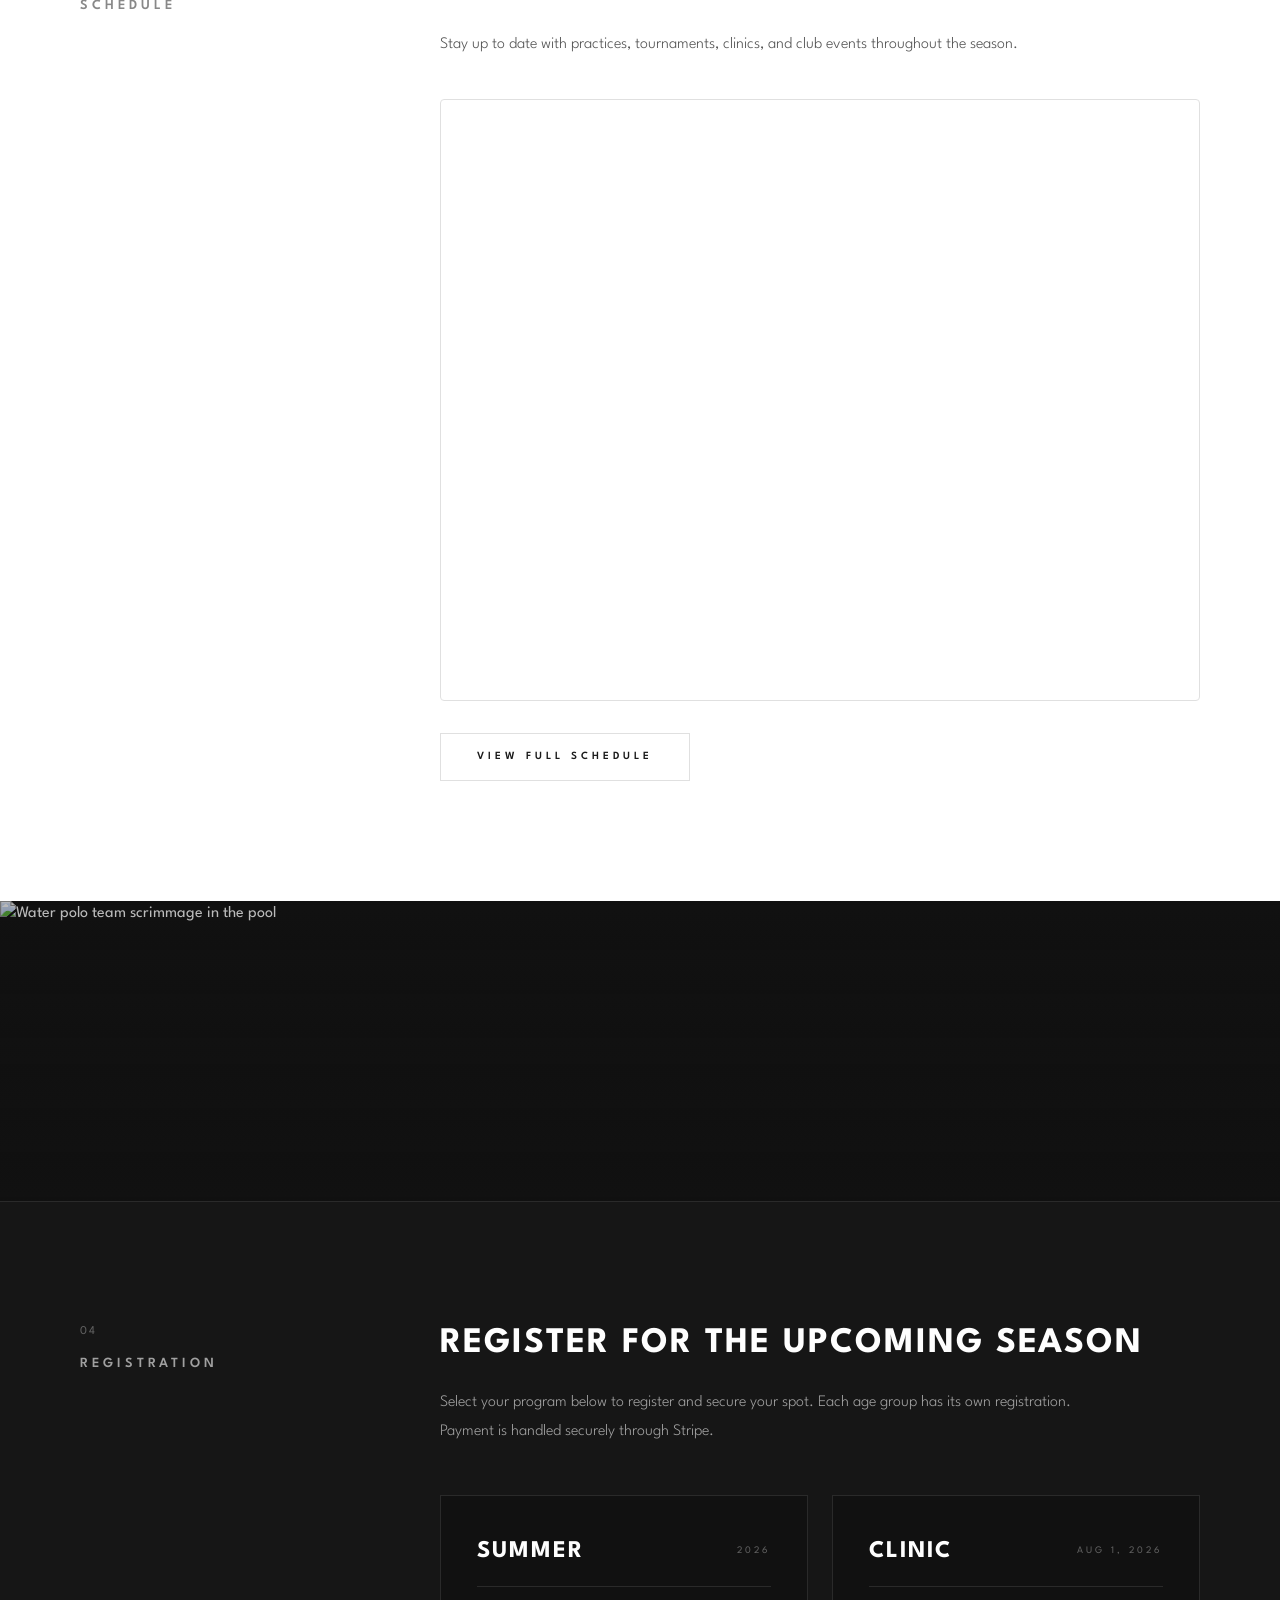
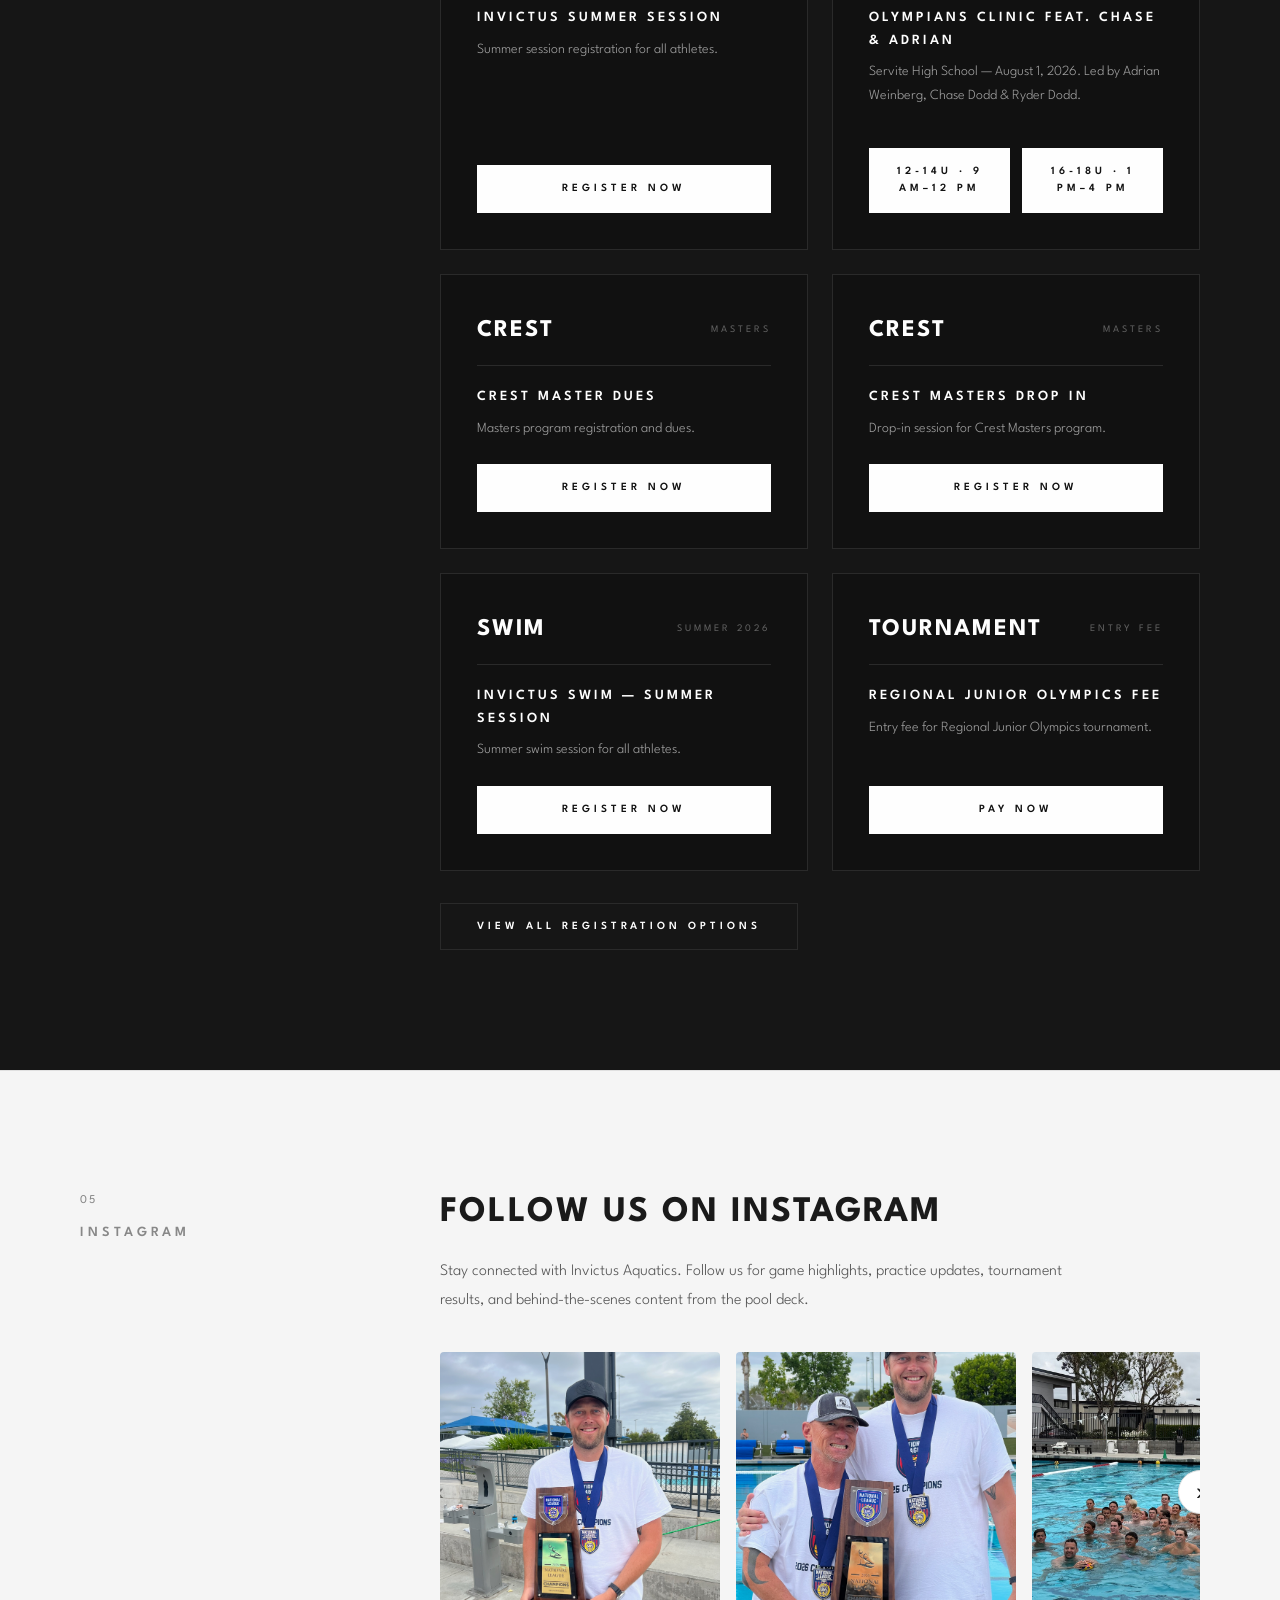
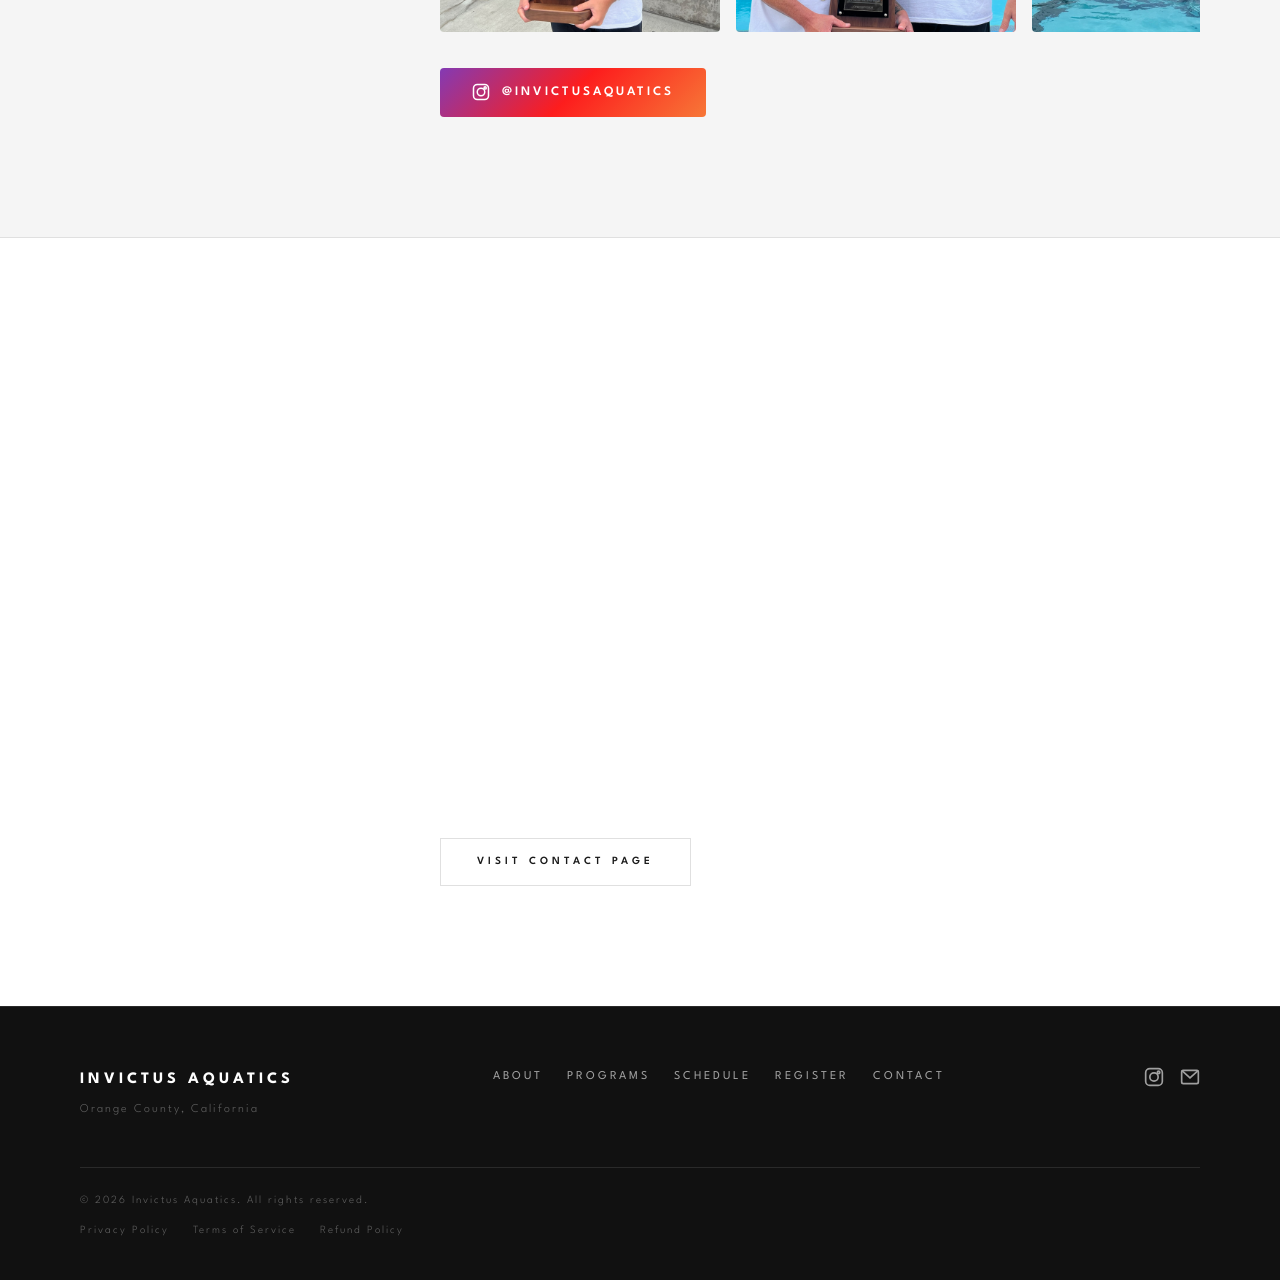
==== commit cb5a0121: "Rename clinic to Olympians Clinic, merge into single card with dual buttons - Rename to "Olympians C" ====
--- a/index.html
+++ b/index.html
@@ -107,6 +107,7 @@
         <div class="hero-divider"></div>
         <p class="hero-values">BELIEF &middot; EXCELLENCE &middot; UNITY</p>
         <a href="/register.html" class="btn-hero">JOIN THE TEAM</a>
+        <a href="#clinics" class="btn-hero btn-hero-secondary">CLINICS</a>
       </div>
       <div class="scroll-indicator">
         <span>SCROLL</span>
@@ -256,23 +257,17 @@
                 <p class="reg-desc">Summer session registration for all athletes.</p>
                 <a href="https://buy.stripe.com/eVqfZg7hX1uz2sN4AedAk08" target="_blank" rel="noopener" class="btn-register">REGISTER NOW</a>
               </div>
-              <div class="reg-card">
+              <div class="reg-card reg-card-clinic" id="clinics">
                 <div class="reg-card-header">
                   <span class="reg-age">CLINIC</span>
                   <span class="reg-season">AUG 1, 2026</span>
                 </div>
-                <h4 class="reg-title">Weinberg / Dodd Clinic</h4>
-                <p class="reg-desc">Aug 1, 9 AM–12 PM at Servite HS. Led by Adrian Weinberg, Chase Dodd &amp; Ryder Dodd. 12&U and 14&U athletes.</p>
-                <a href="https://buy.stripe.com/7sY9AS7hXddh0kF4AedAk0b" target="_blank" rel="noopener" class="btn-register">SIGN UP</a>
-              </div>
-              <div class="reg-card">
-                <div class="reg-card-header">
-                  <span class="reg-age">CLINIC</span>
-                  <span class="reg-season">AUG 1, 2026</span>
-                </div>
-                <h4 class="reg-title">Weinberg / Dodd Clinic (16U/18U)</h4>
-                <p class="reg-desc">Aug 1, 1 PM–4 PM at Servite HS. Led by Adrian Weinberg, Chase Dodd &amp; Ryder Dodd. 16&U and 18&U athletes.</p>
-                <a href="https://buy.stripe.com/cNi6oG45L1uz8RbgiWdAk0c" target="_blank" rel="noopener" class="btn-register">SIGN UP</a>
+                <h4 class="reg-title">Olympians Clinic feat. Chase &amp; Adrian</h4>
+                <p class="reg-desc">Servite High School &mdash; August 1, 2026. Led by Adrian Weinberg, Chase Dodd &amp; Ryder Dodd.</p>
+                <div class="reg-btn-group">
+                  <a href="https://buy.stripe.com/7sY9AS7hXddh0kF4AedAk0b" target="_blank" rel="noopener" class="btn-register">12-14U &middot; 9 AM&ndash;12 PM</a>
+                  <a href="https://buy.stripe.com/cNi6oG45L1uz8RbgiWdAk0c" target="_blank" rel="noopener" class="btn-register">16-18U &middot; 1 PM&ndash;4 PM</a>
+                </div>
               </div>
               <div class="reg-card">
                 <div class="reg-card-header">
--- a/styles.css
+++ b/styles.css
@@ -261,6 +261,18 @@
   opacity: 1;
 }
 
+.btn-hero-secondary {
+  background: transparent;
+  color: var(--text-primary);
+  border: 1px solid var(--text-primary);
+  margin-left: 12px;
+}
+
+.btn-hero-secondary:hover {
+  background: var(--text-primary);
+  color: var(--bg-primary);
+}
+
 .scroll-indicator {
   position: absolute;
   bottom: 40px;
@@ -693,6 +705,17 @@
 .section .btn-register:hover {
   background: transparent;
   color: var(--text-dark);
+}
+
+.reg-btn-group {
+  display: flex;
+  gap: 12px;
+  margin-top: 16px;
+}
+
+.reg-btn-group .btn-register {
+  flex: 1;
+  text-align: center;
 }
 
 /* ===== DARK SECTION OVERRIDES (restore dark styling) ===== */
@@ -2347,6 +2370,15 @@
     letter-spacing: 3px;
   }
 
+  .btn-hero-secondary {
+    margin-left: 0;
+    margin-top: 0;
+  }
+
+  .reg-btn-group {
+    flex-direction: column;
+  }
+
   .content-heading {
     font-size: 22px;
     letter-spacing: 1px;
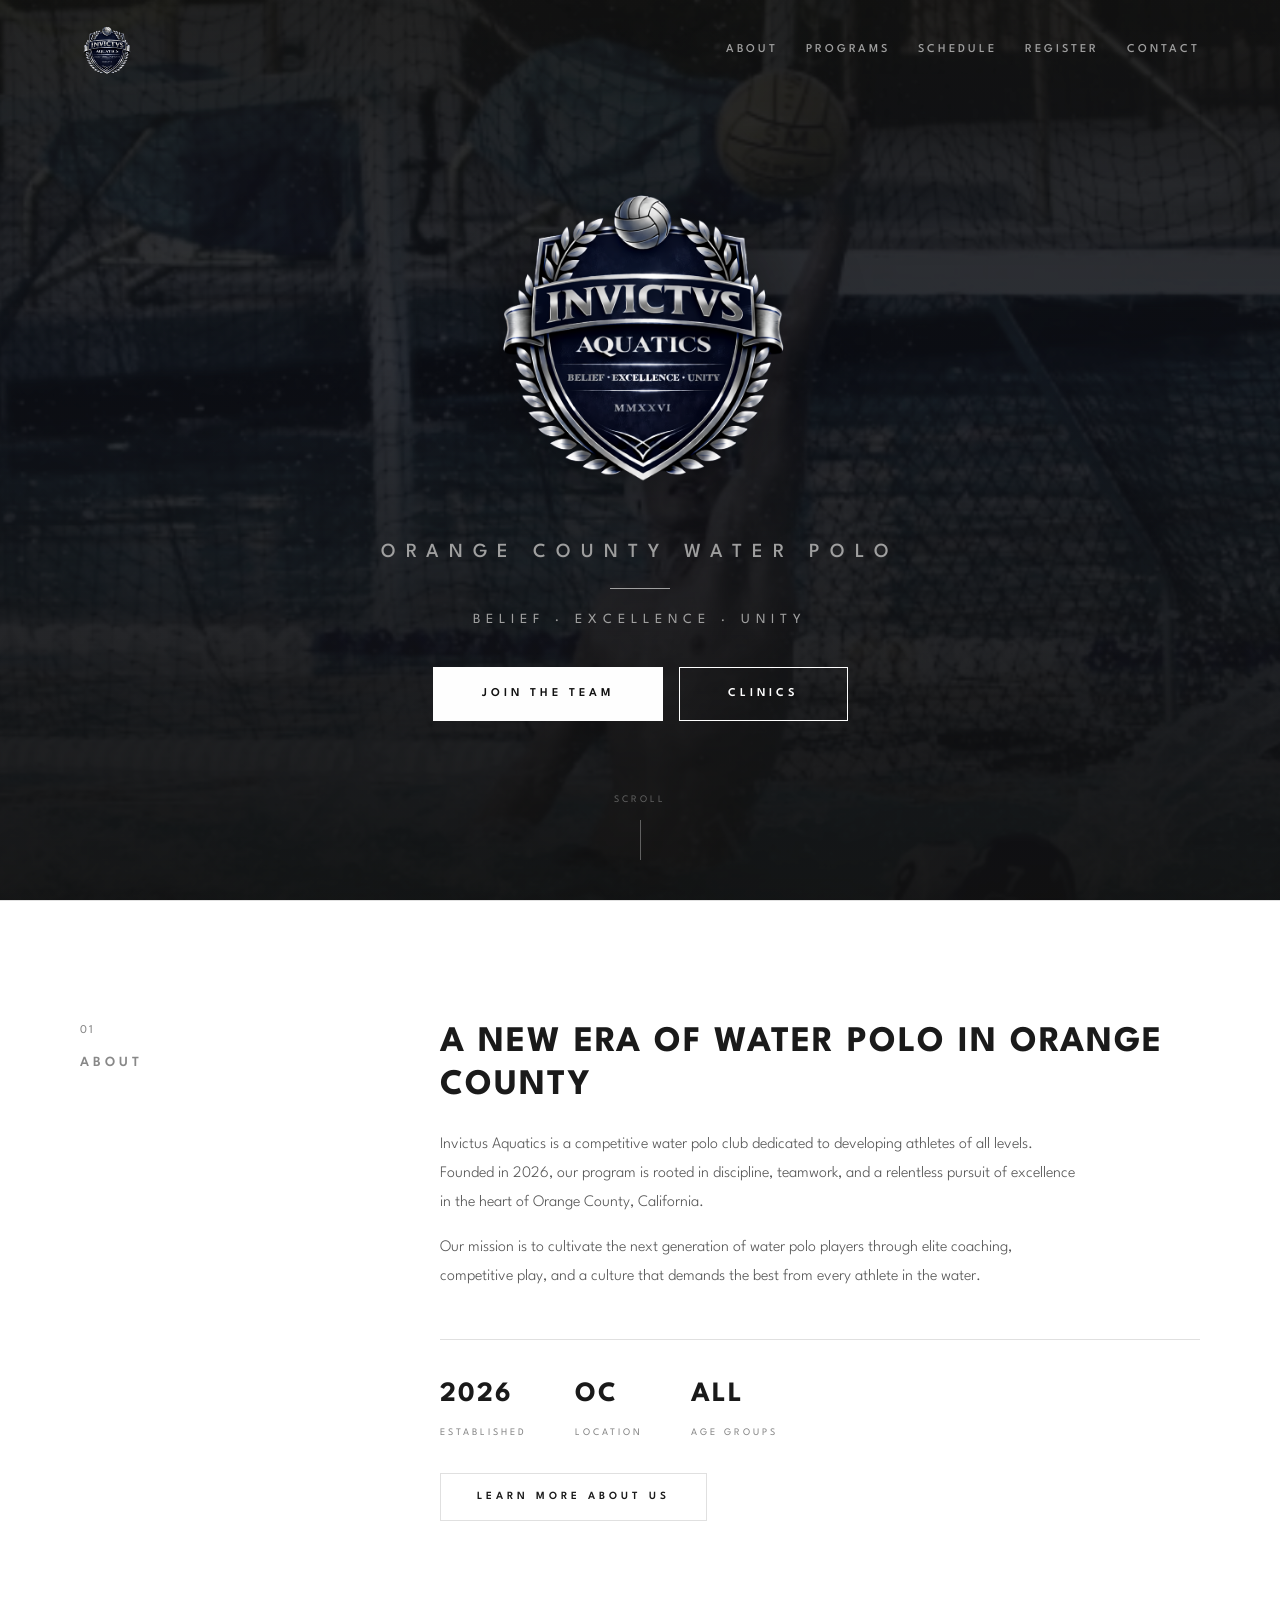
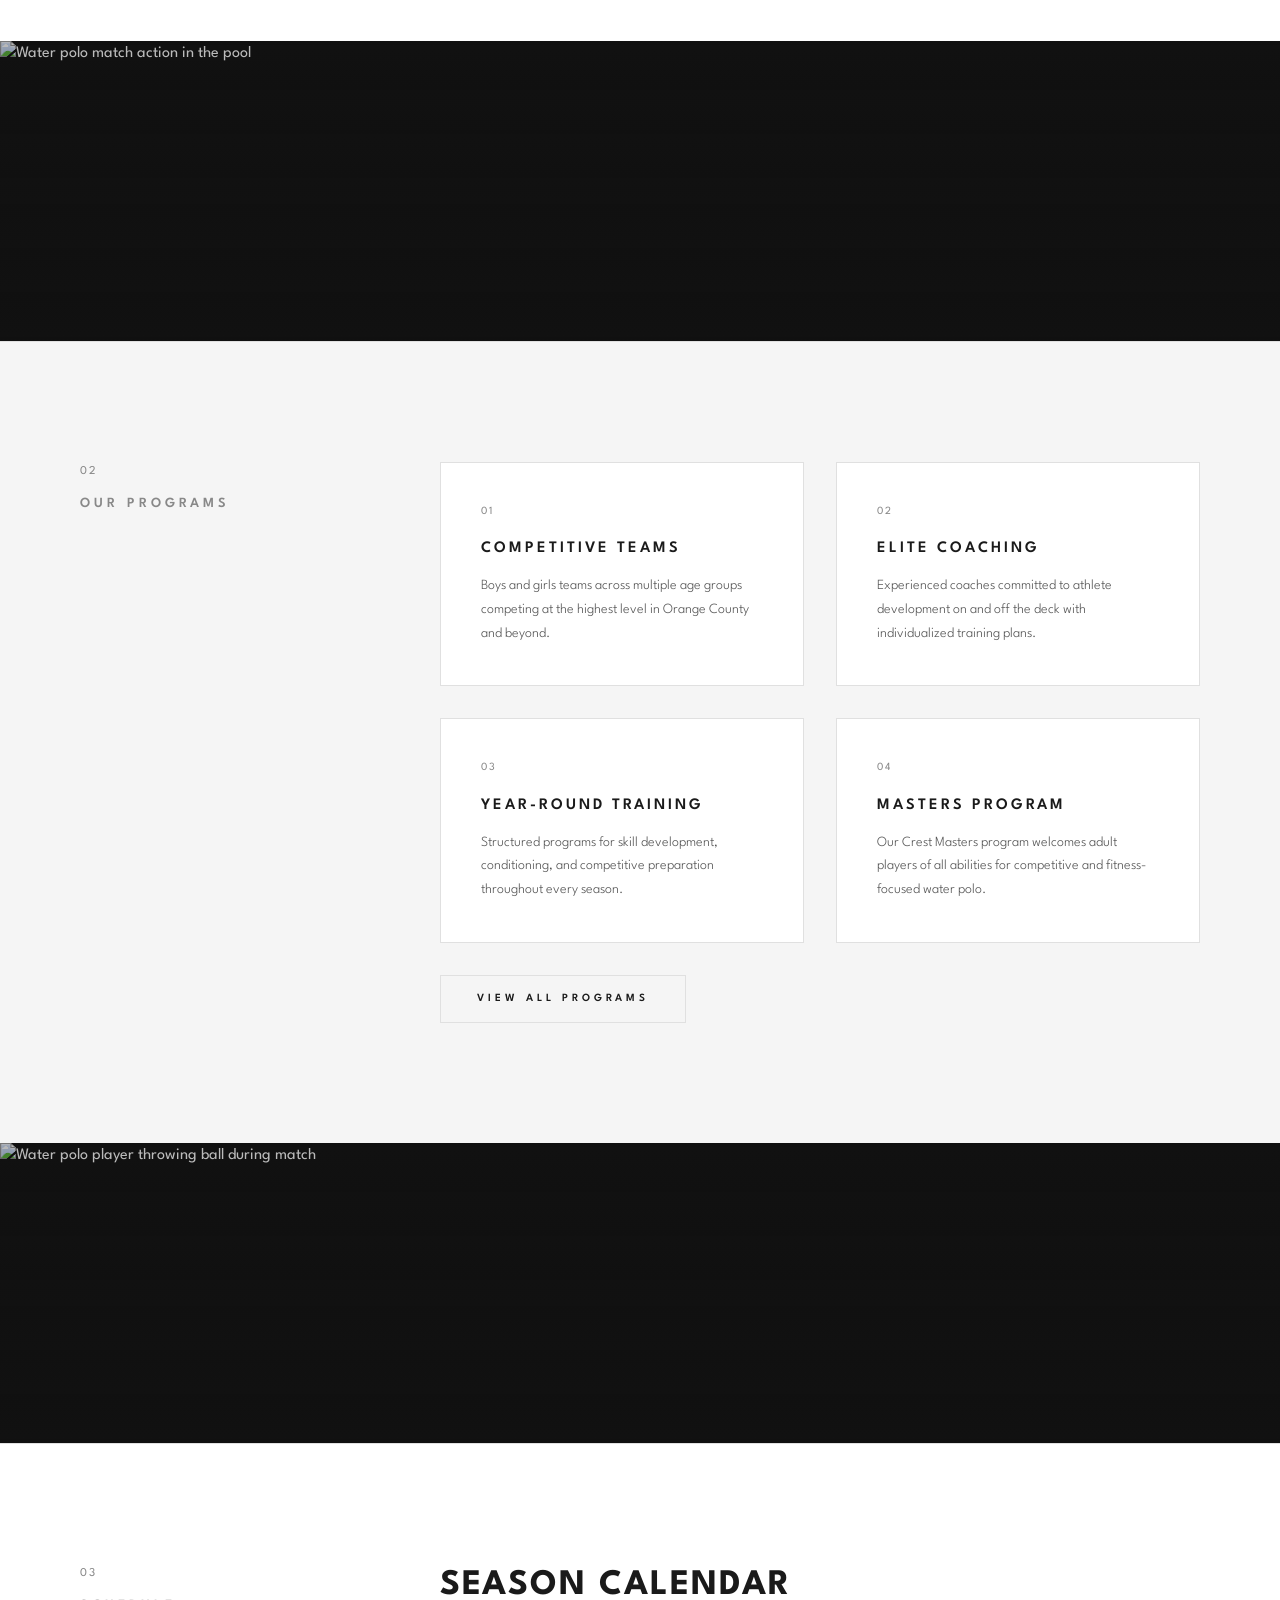
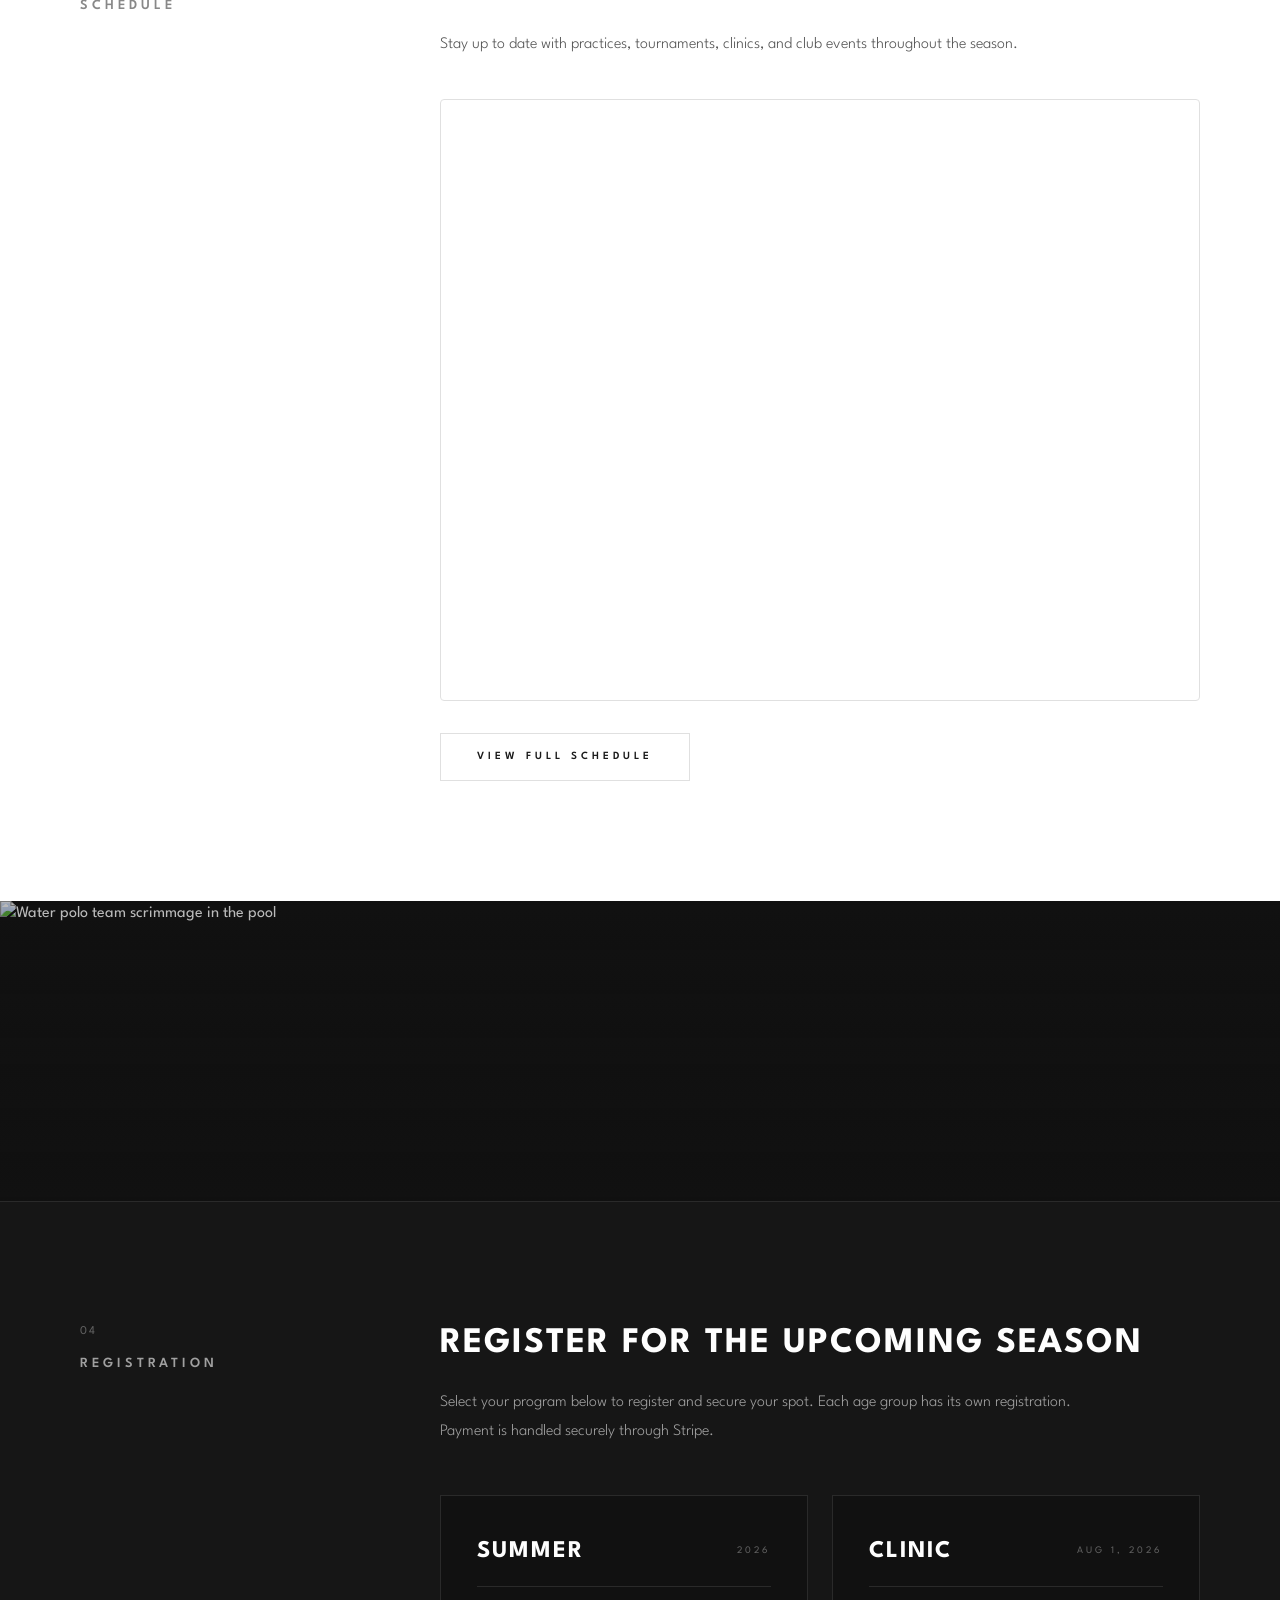
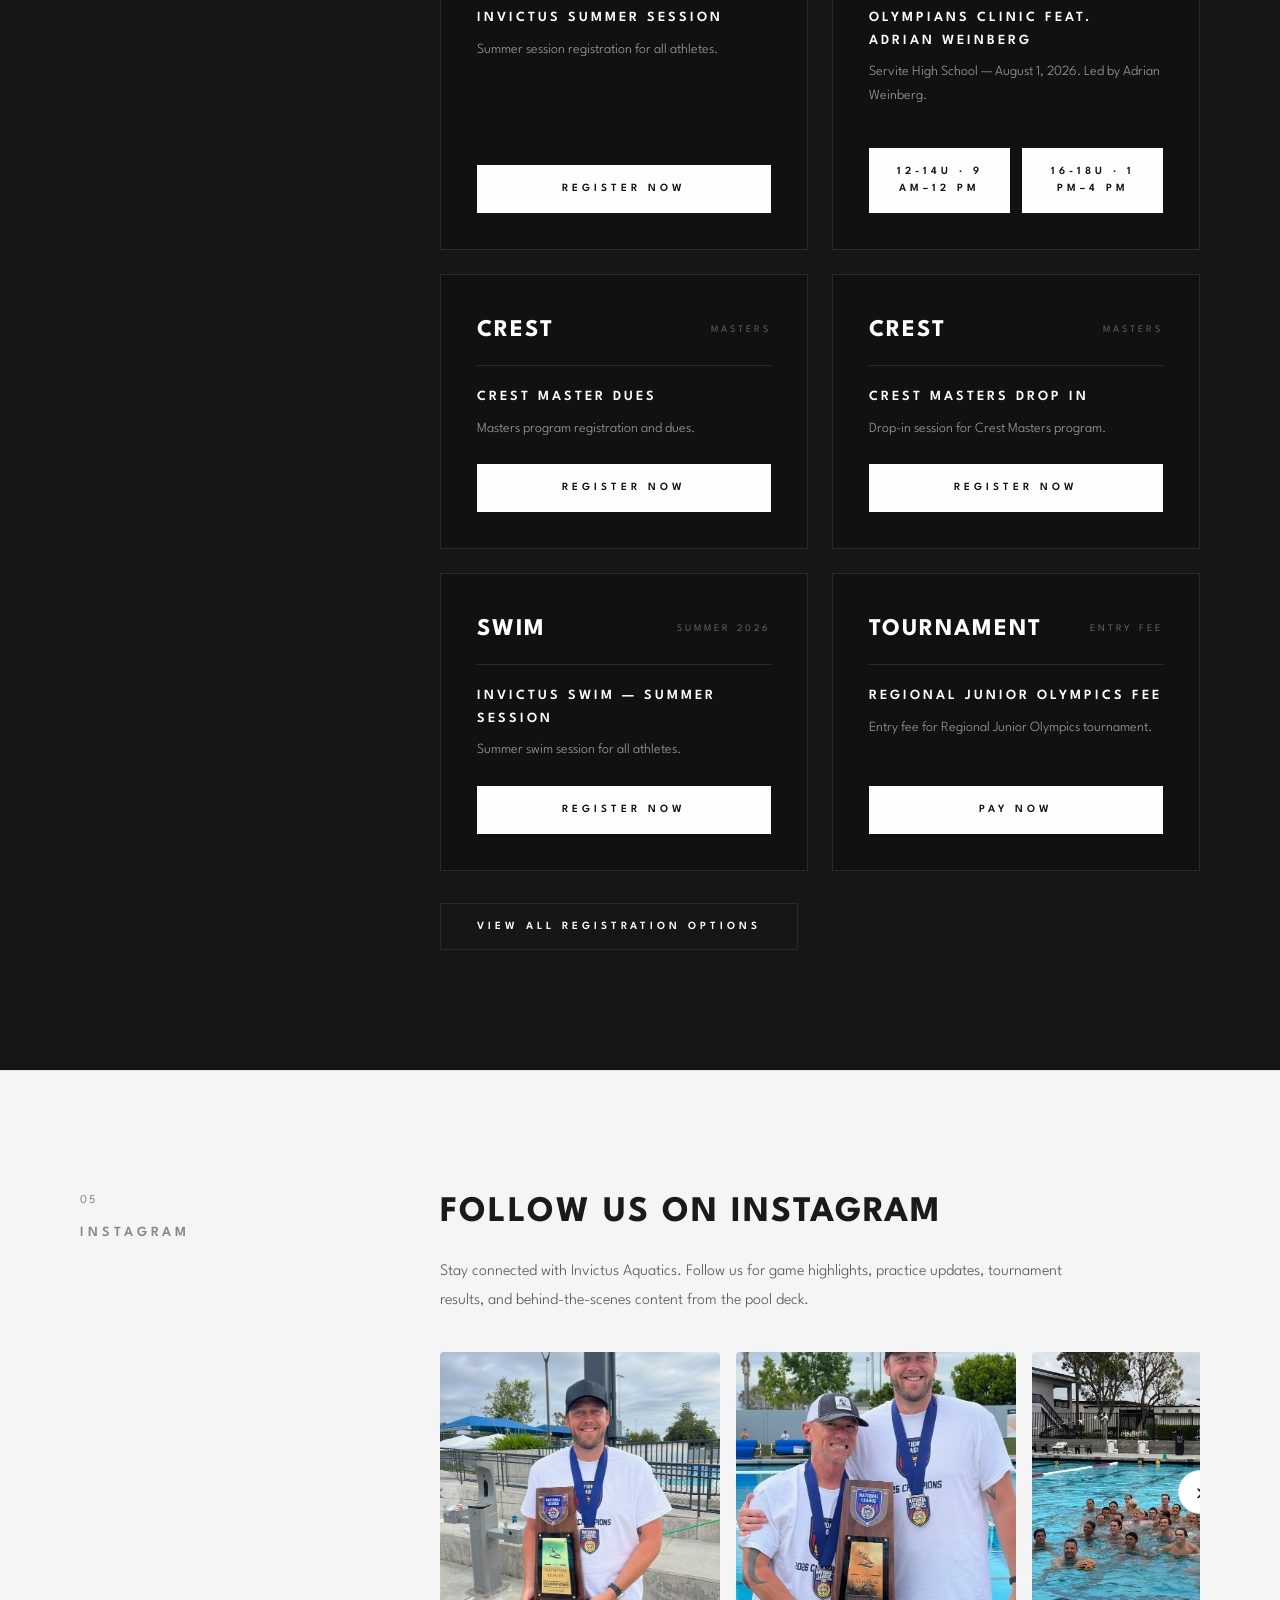
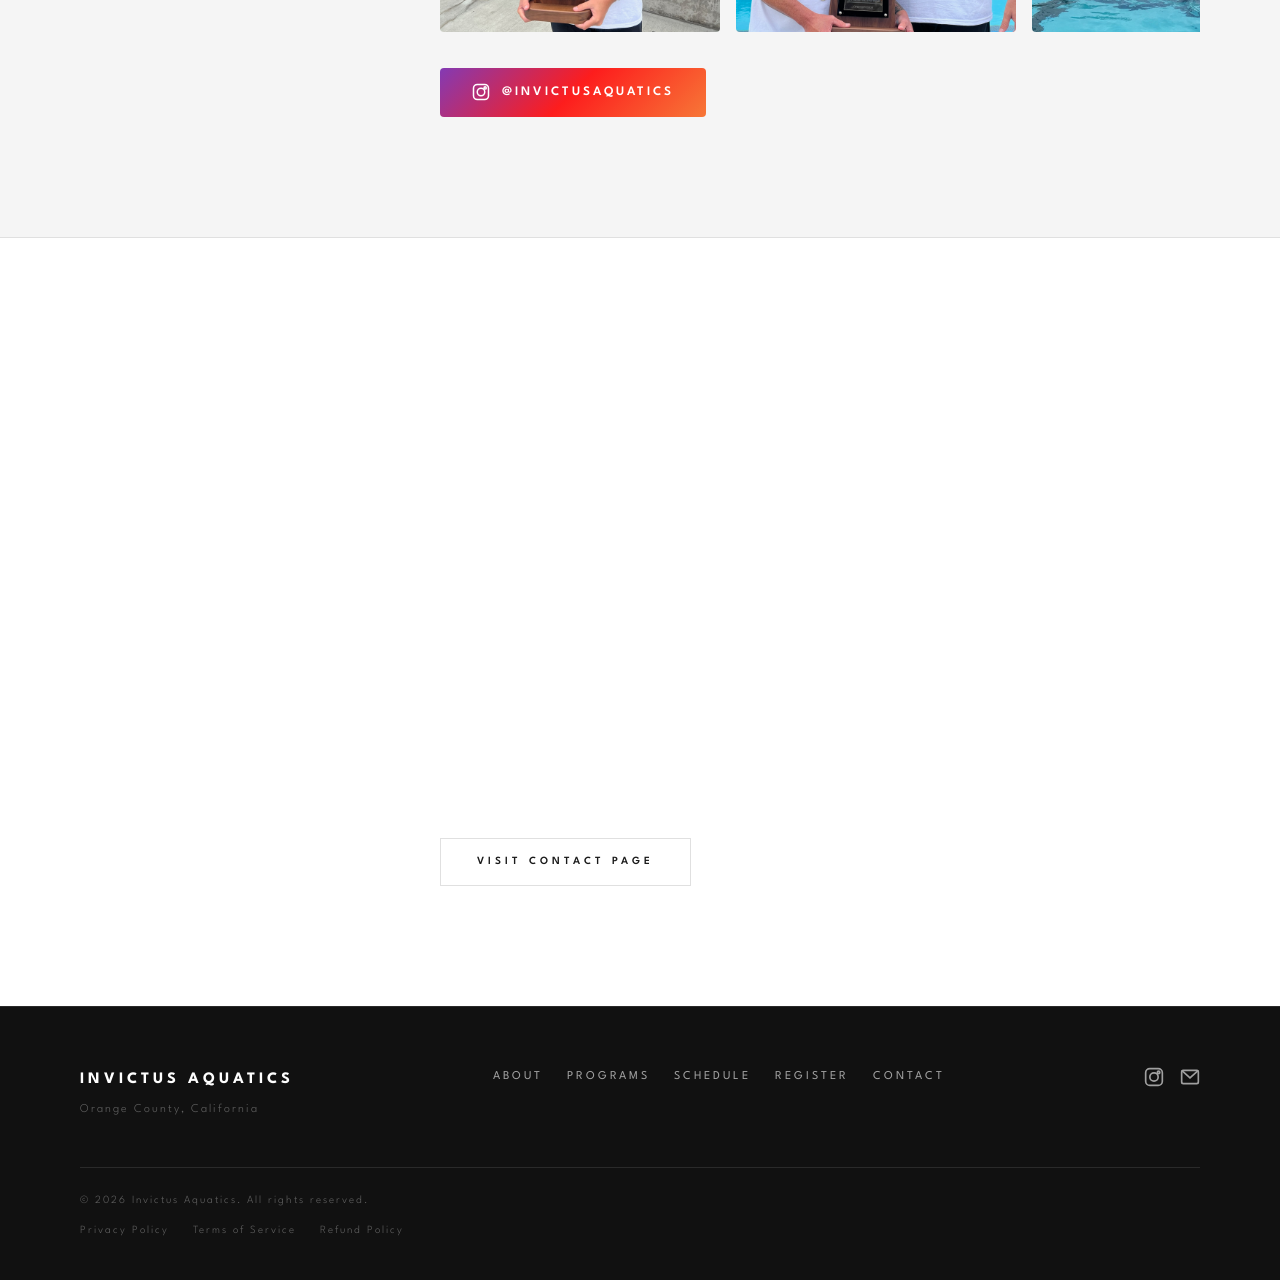
==== commit 84832abc: "Remove Chase Dodd and Ryder Dodd from clinic listings Co-Authored-By: Claude Opus 4.6 <noreply@anthr" ====
--- a/index.html
+++ b/index.html
@@ -262,8 +262,8 @@
                   <span class="reg-age">CLINIC</span>
                   <span class="reg-season">AUG 1, 2026</span>
                 </div>
-                <h4 class="reg-title">Olympians Clinic feat. Chase &amp; Adrian</h4>
-                <p class="reg-desc">Servite High School &mdash; August 1, 2026. Led by Adrian Weinberg, Chase Dodd &amp; Ryder Dodd.</p>
+                <h4 class="reg-title">Olympians Clinic feat. Adrian Weinberg</h4>
+                <p class="reg-desc">Servite High School &mdash; August 1, 2026. Led by Adrian Weinberg.</p>
                 <div class="reg-btn-group">
                   <a href="https://buy.stripe.com/7sY9AS7hXddh0kF4AedAk0b" target="_blank" rel="noopener" class="btn-register">12-14U &middot; 9 AM&ndash;12 PM</a>
                   <a href="https://buy.stripe.com/cNi6oG45L1uz8RbgiWdAk0c" target="_blank" rel="noopener" class="btn-register">16-18U &middot; 1 PM&ndash;4 PM</a>
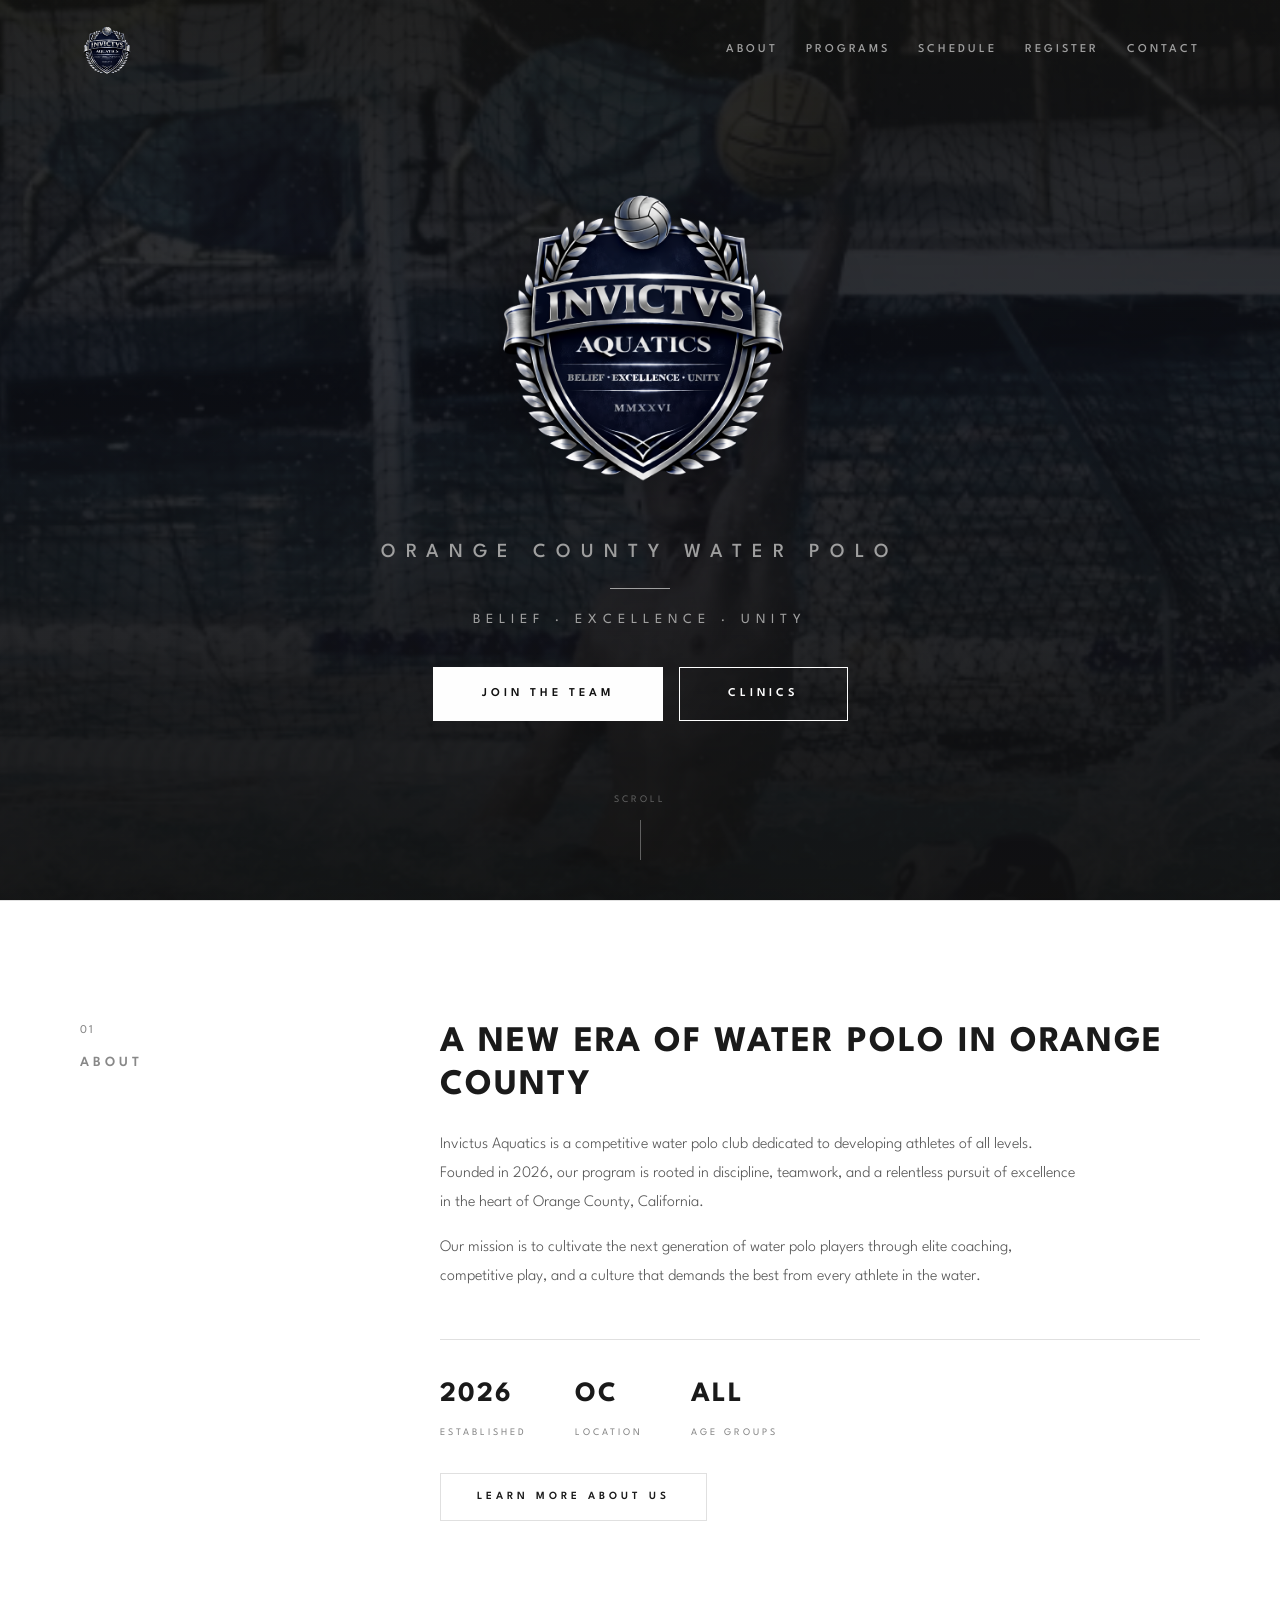
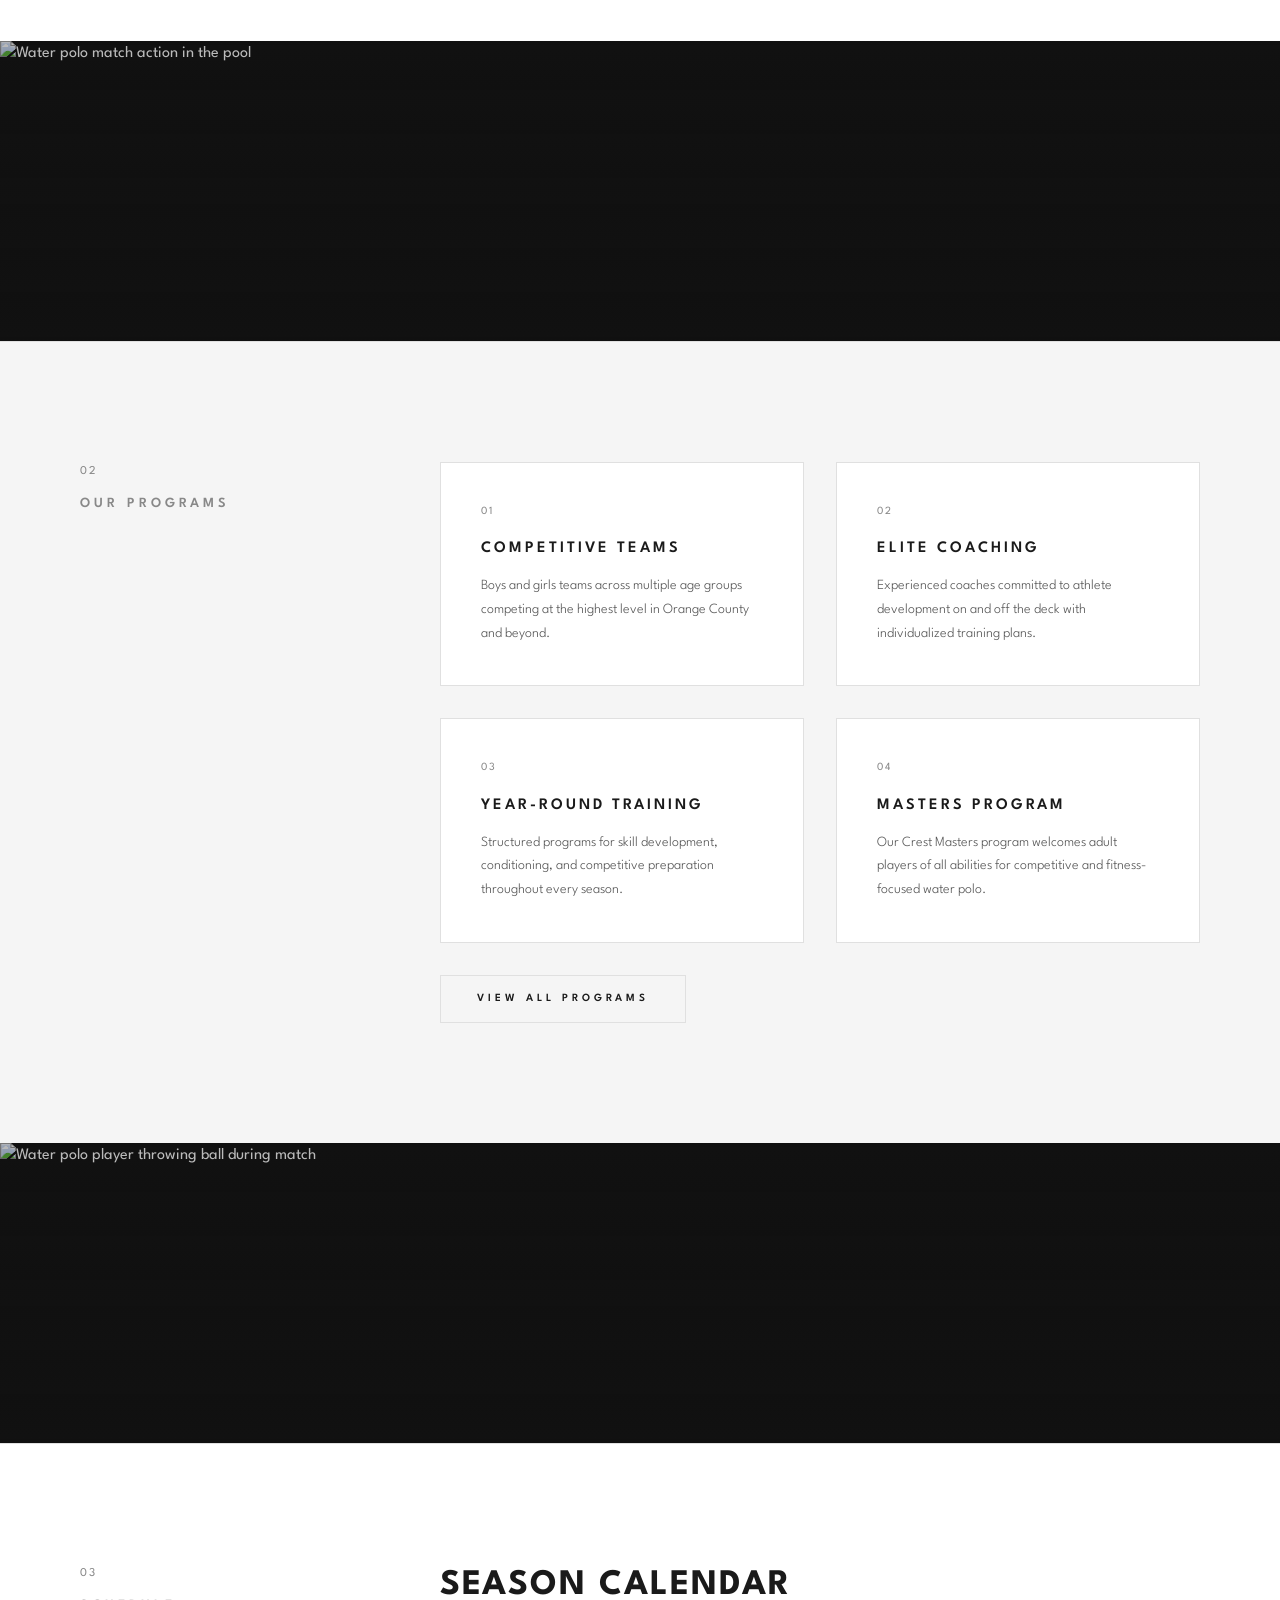
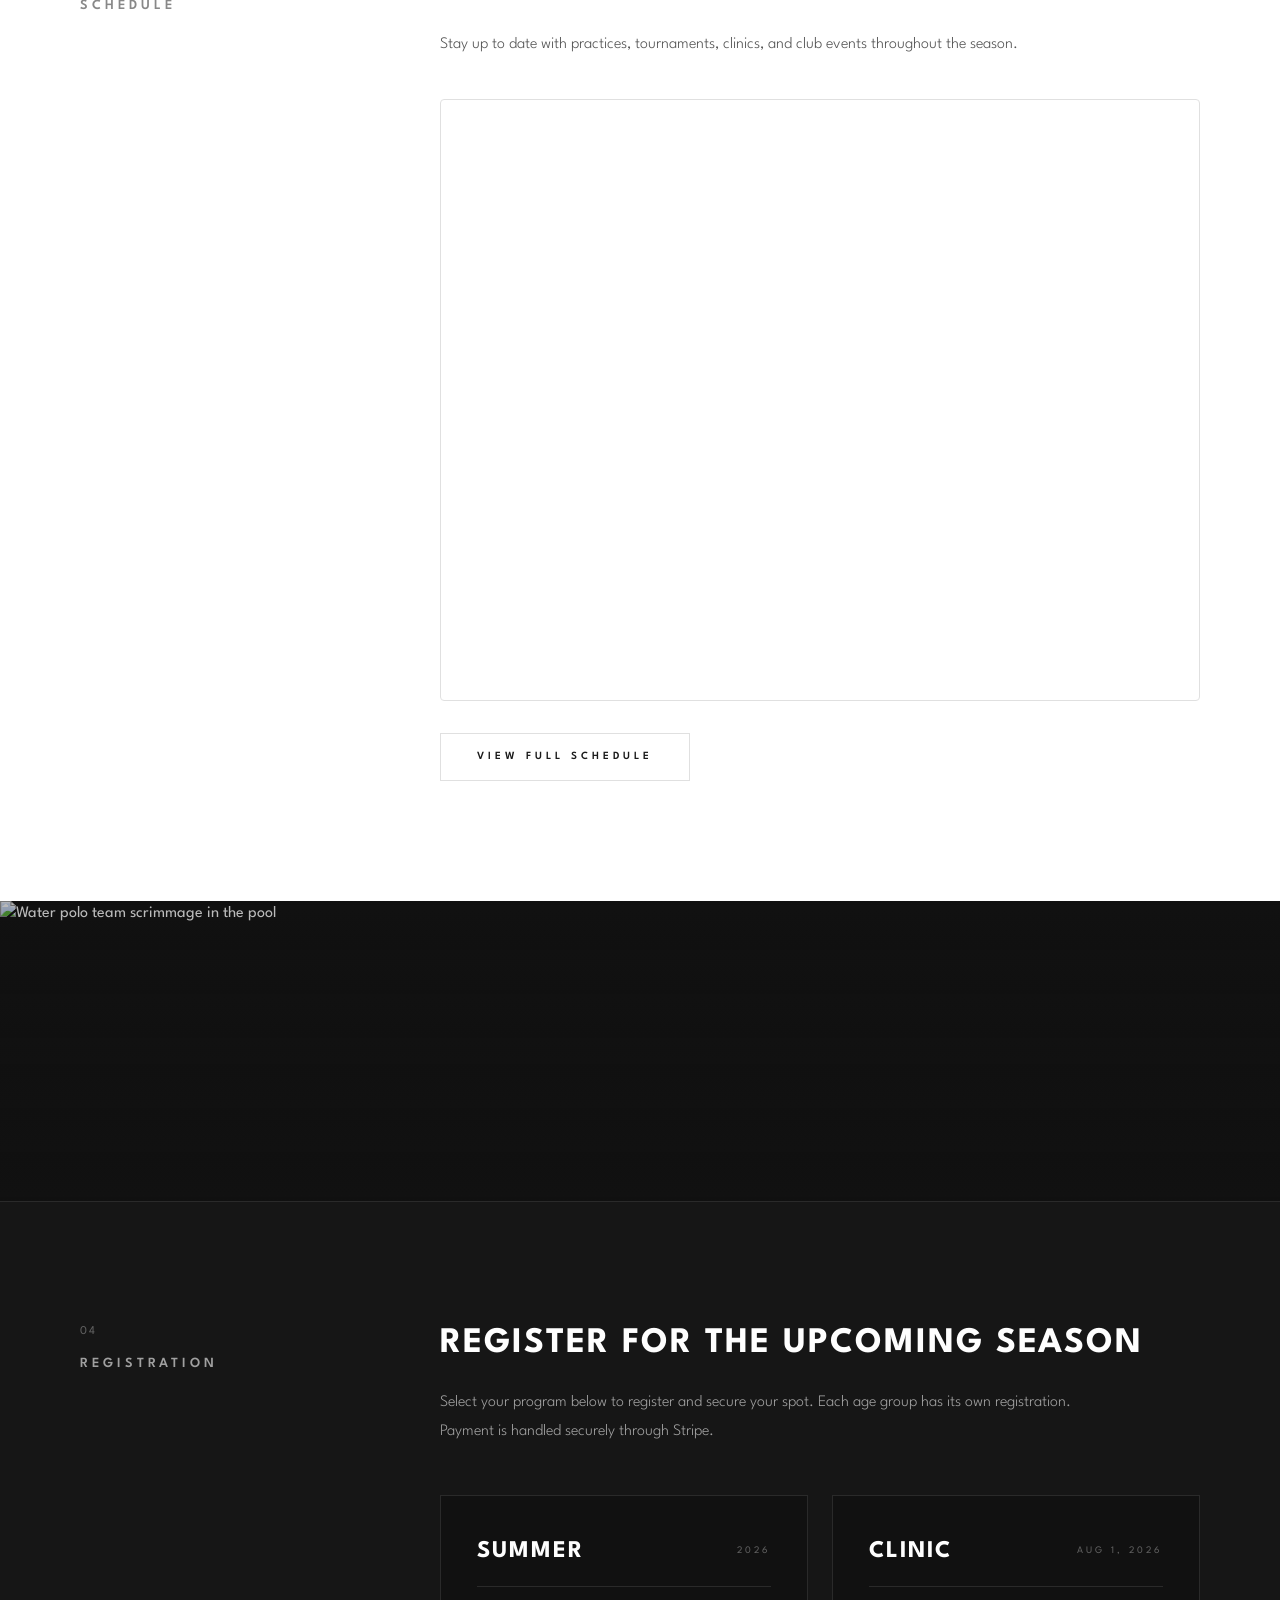
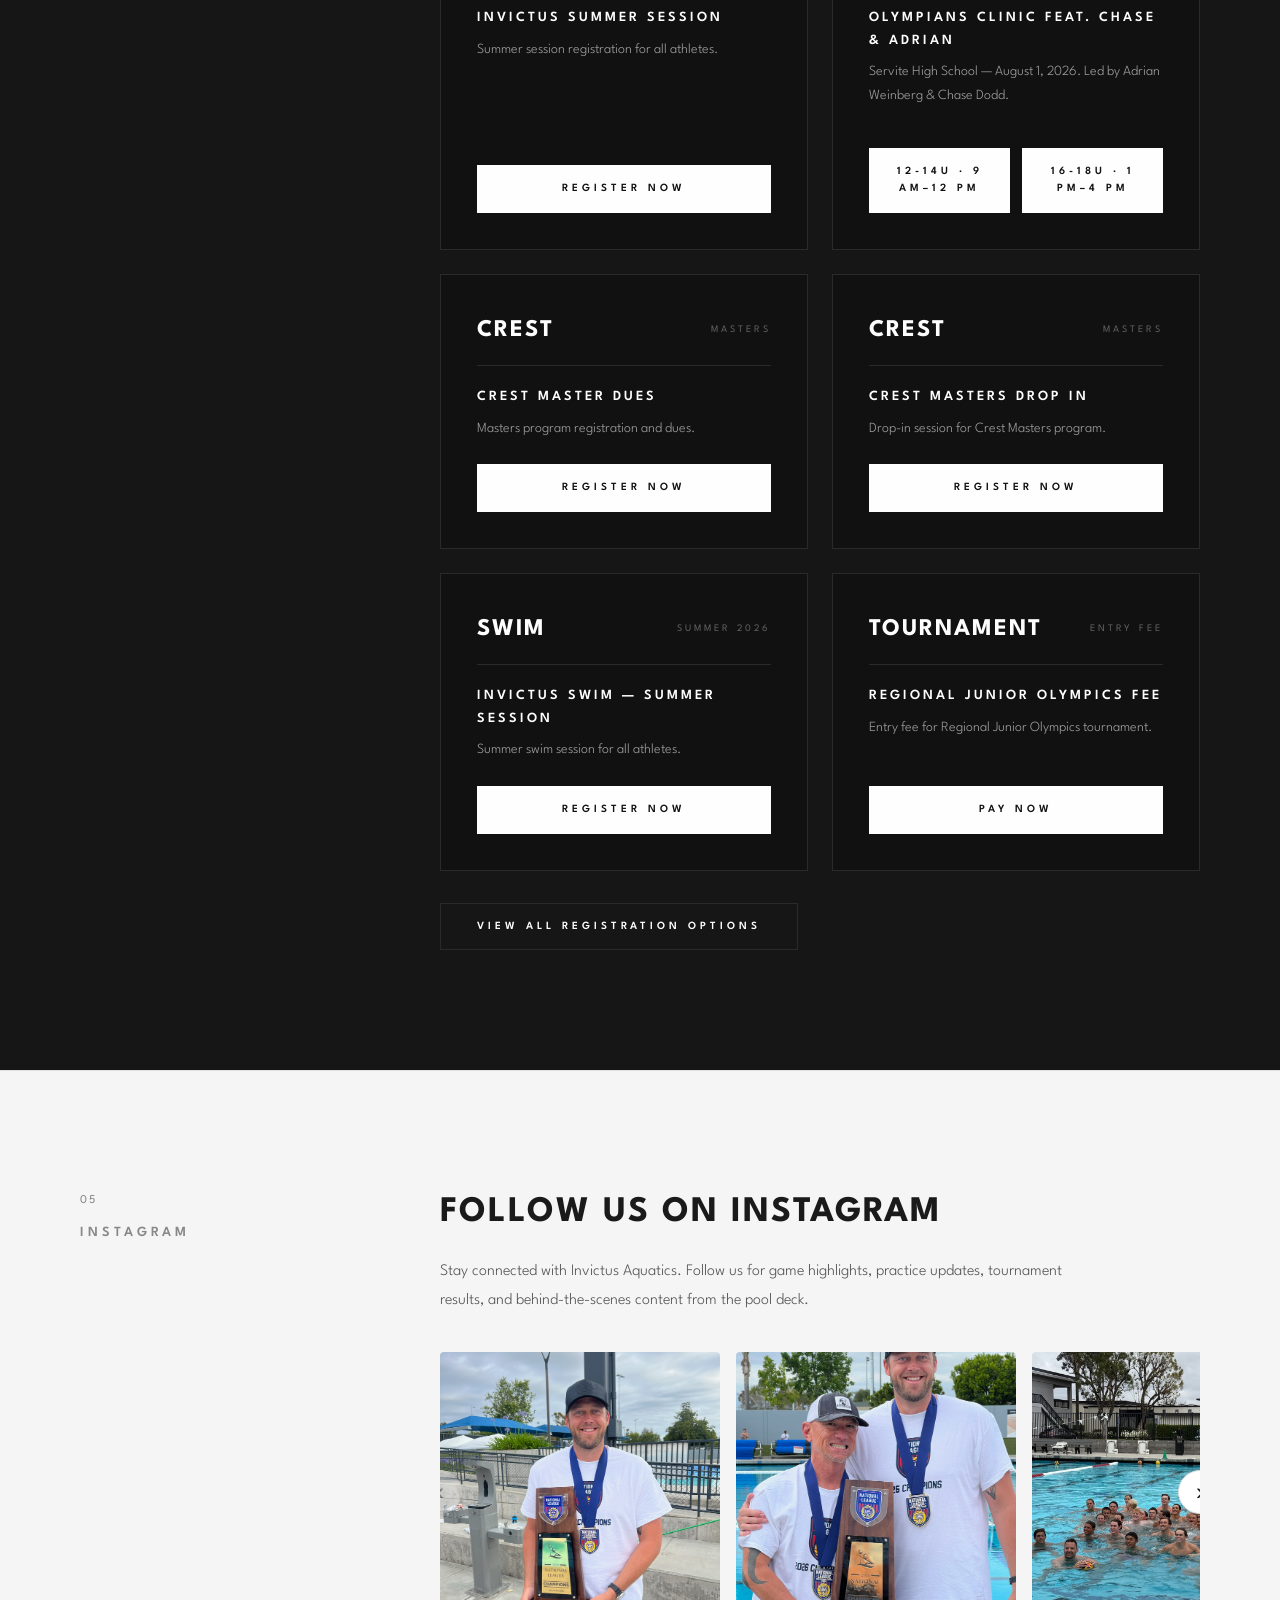
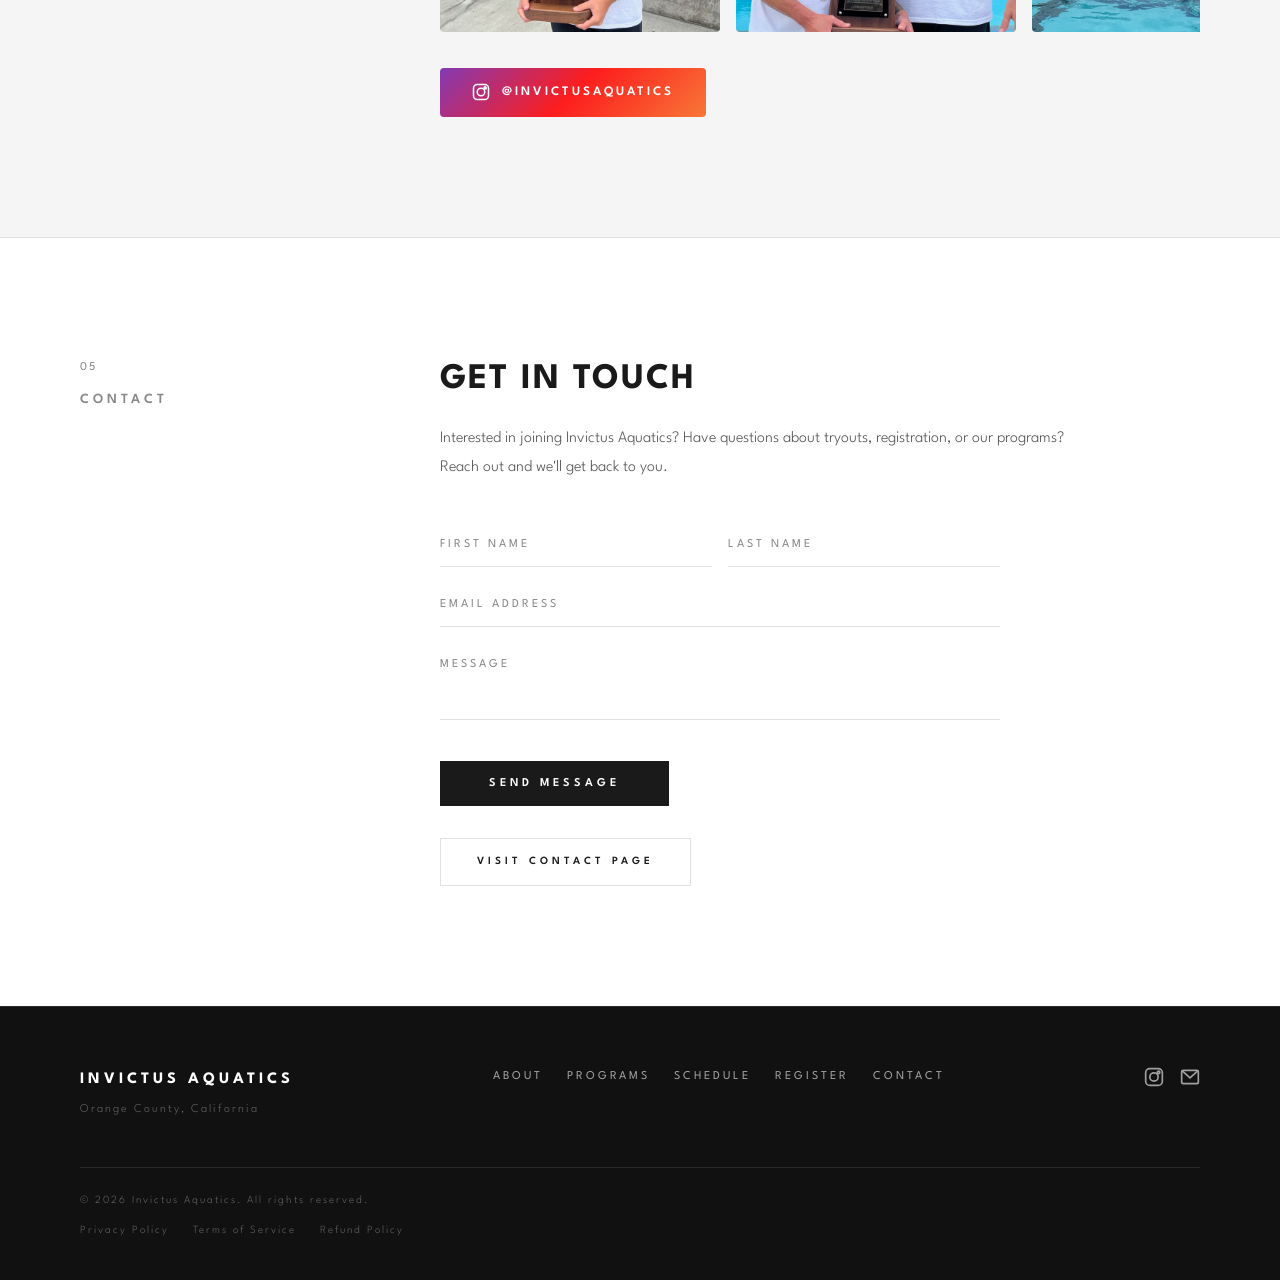
==== commit 2952441d: "Add Chase Dodd back to clinic listings Co-Authored-By: Claude Opus 4.6 <noreply@anthropic.com>" ====
--- a/index.html
+++ b/index.html
@@ -262,8 +262,8 @@
                   <span class="reg-age">CLINIC</span>
                   <span class="reg-season">AUG 1, 2026</span>
                 </div>
-                <h4 class="reg-title">Olympians Clinic feat. Adrian Weinberg</h4>
-                <p class="reg-desc">Servite High School &mdash; August 1, 2026. Led by Adrian Weinberg.</p>
+                <h4 class="reg-title">Olympians Clinic feat. Chase &amp; Adrian</h4>
+                <p class="reg-desc">Servite High School &mdash; August 1, 2026. Led by Adrian Weinberg &amp; Chase Dodd.</p>
                 <div class="reg-btn-group">
                   <a href="https://buy.stripe.com/7sY9AS7hXddh0kF4AedAk0b" target="_blank" rel="noopener" class="btn-register">12-14U &middot; 9 AM&ndash;12 PM</a>
                   <a href="https://buy.stripe.com/cNi6oG45L1uz8RbgiWdAk0c" target="_blank" rel="noopener" class="btn-register">16-18U &middot; 1 PM&ndash;4 PM</a>
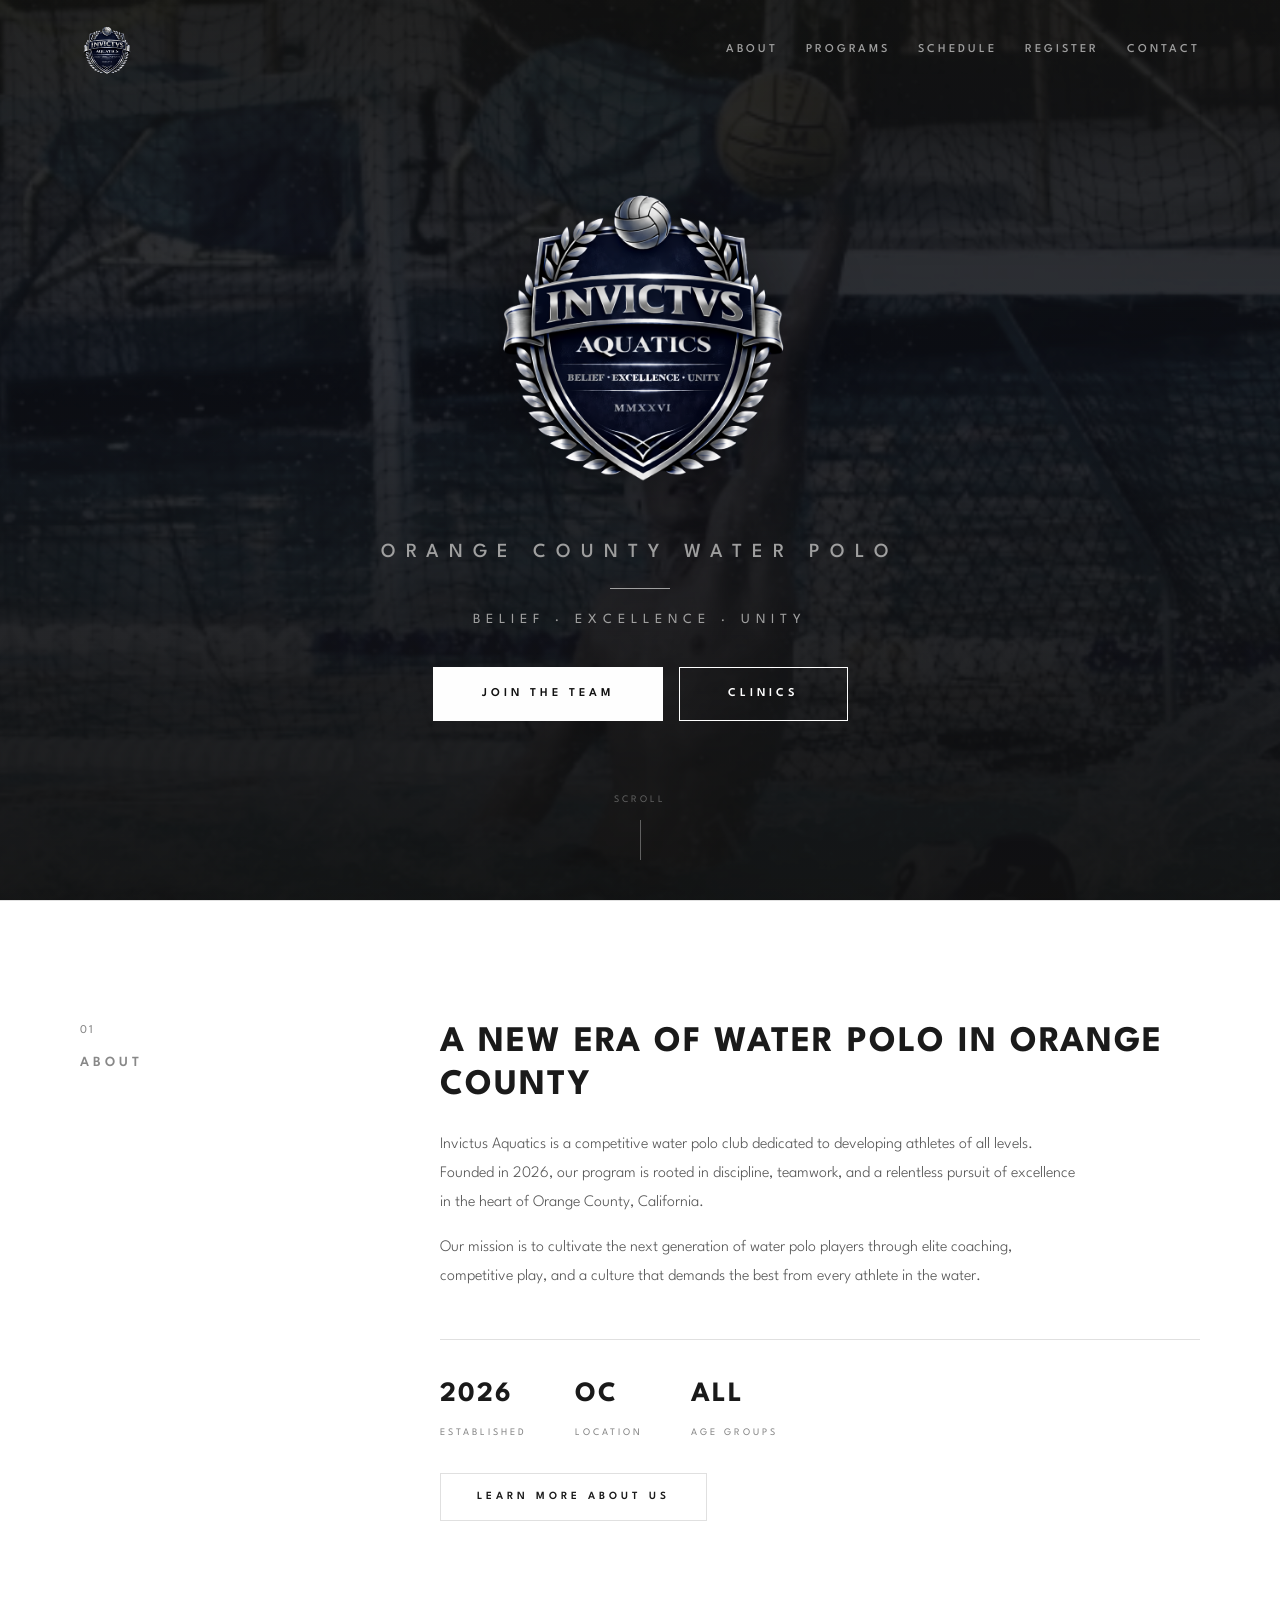
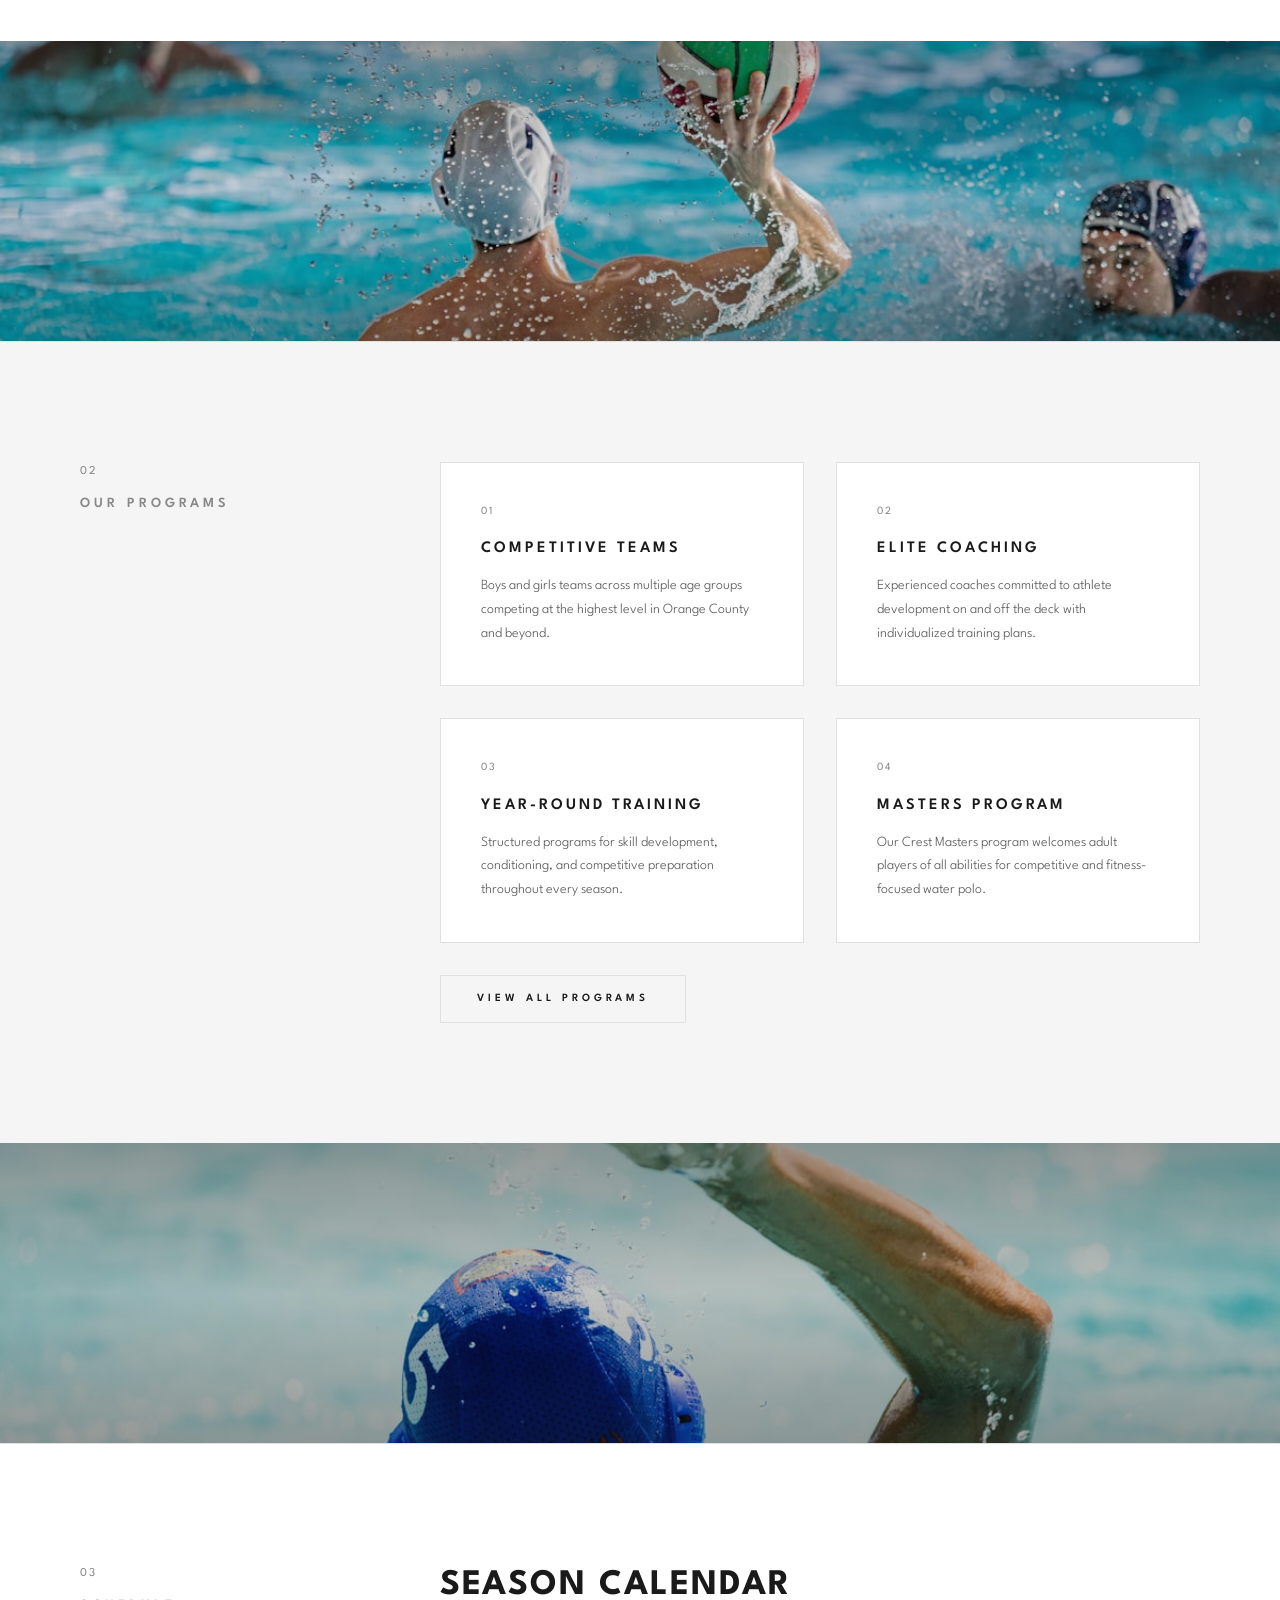
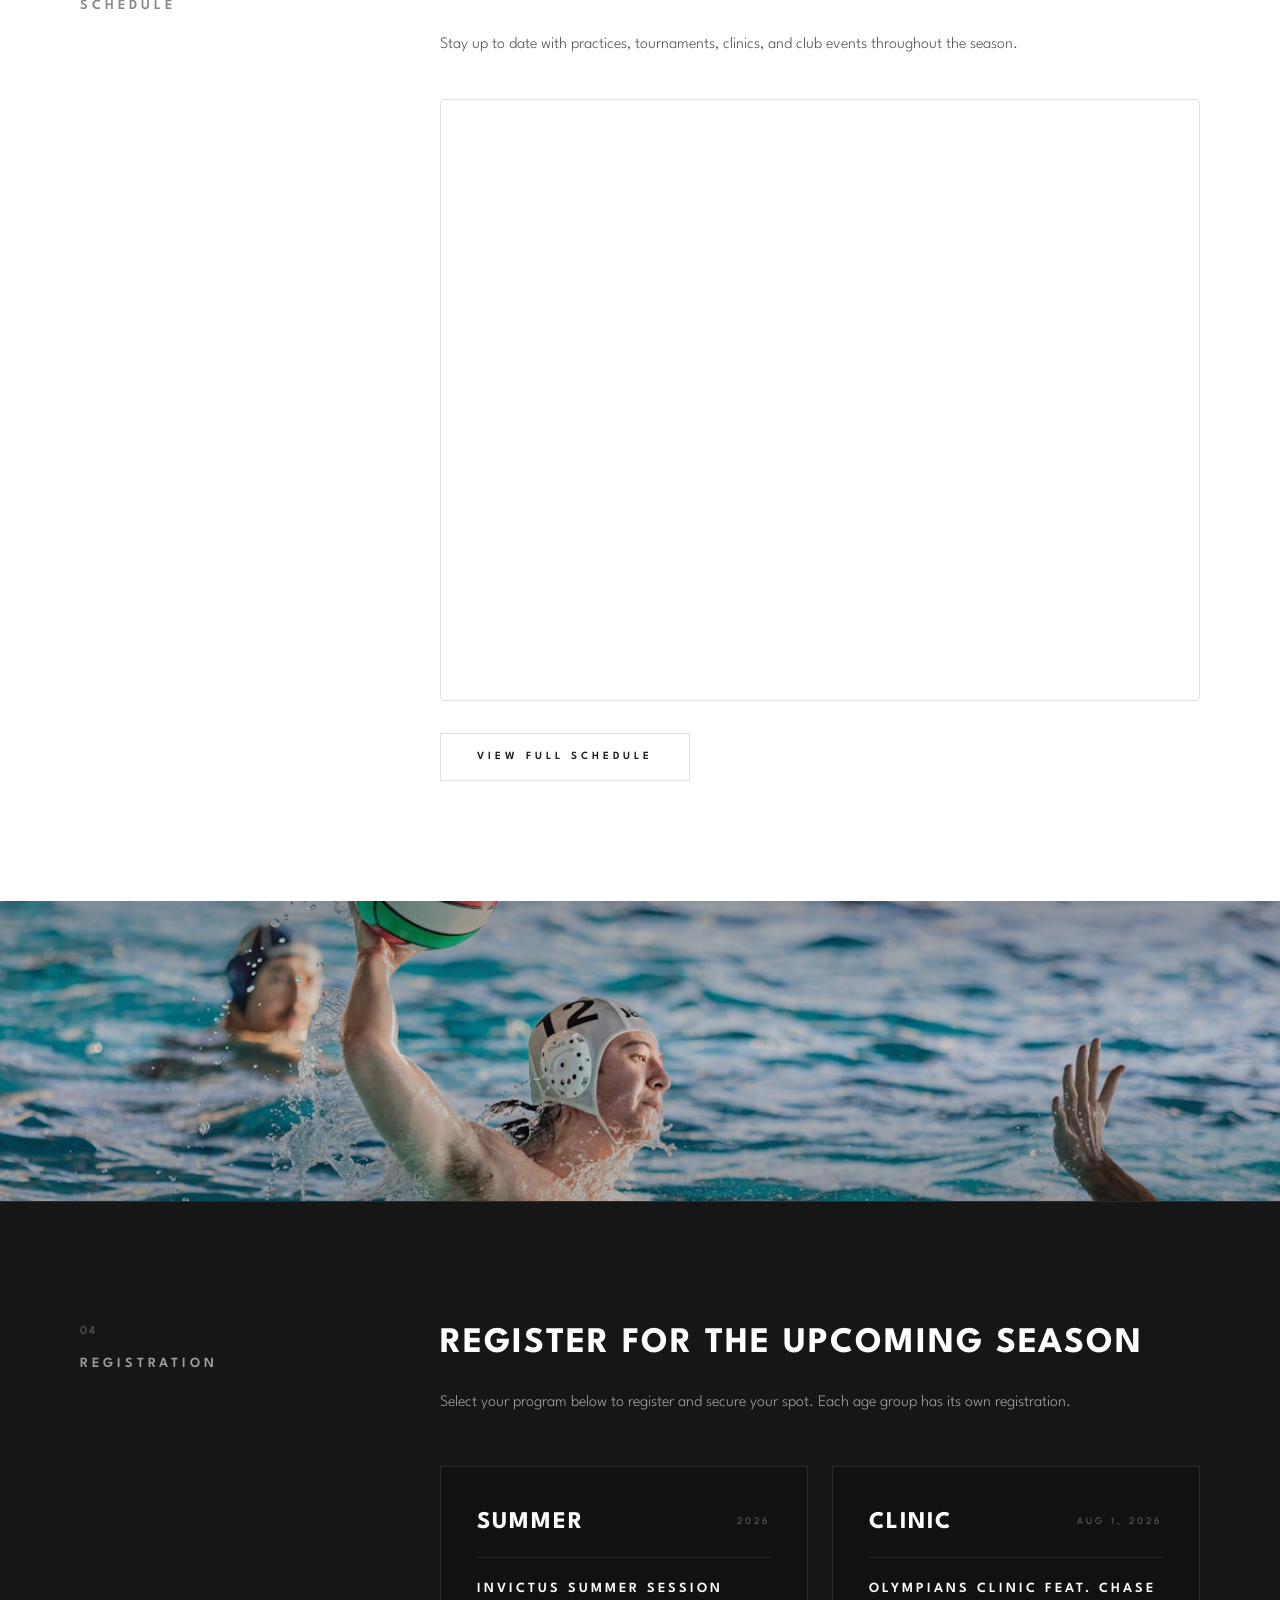
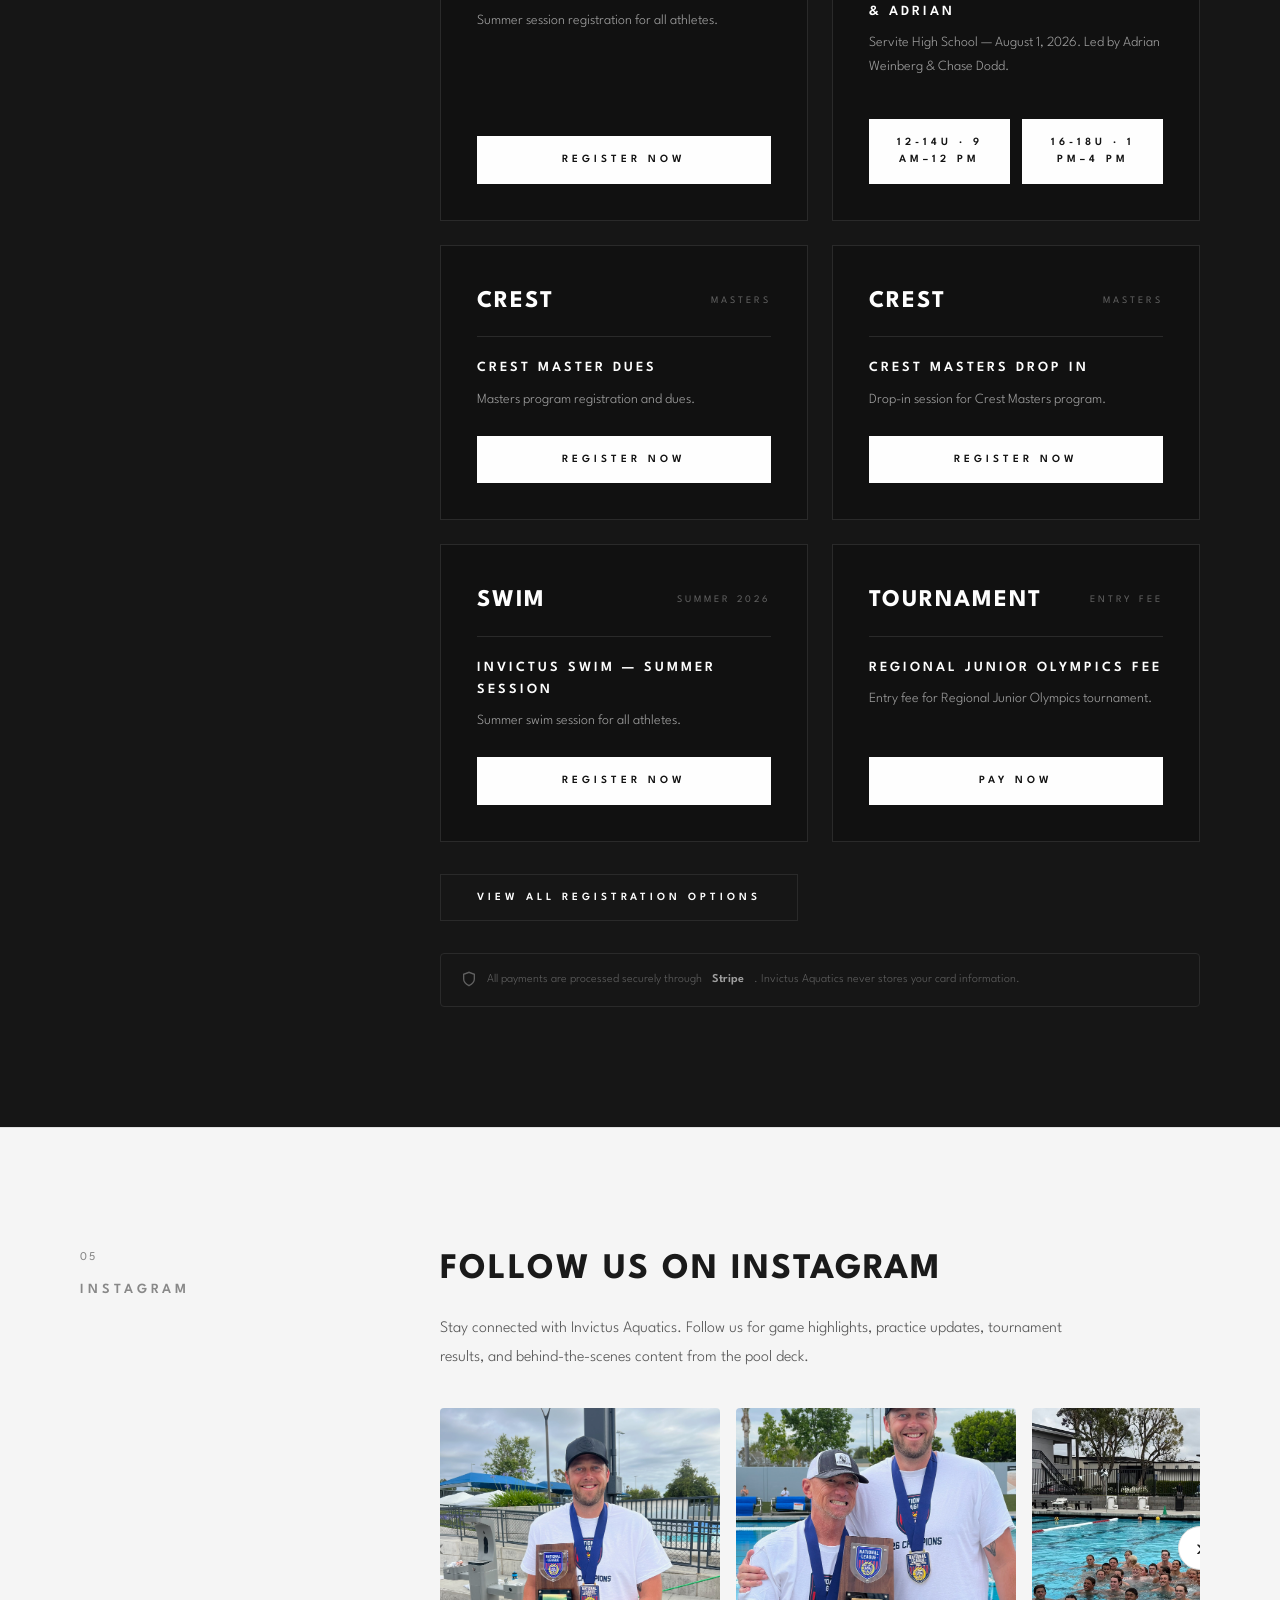
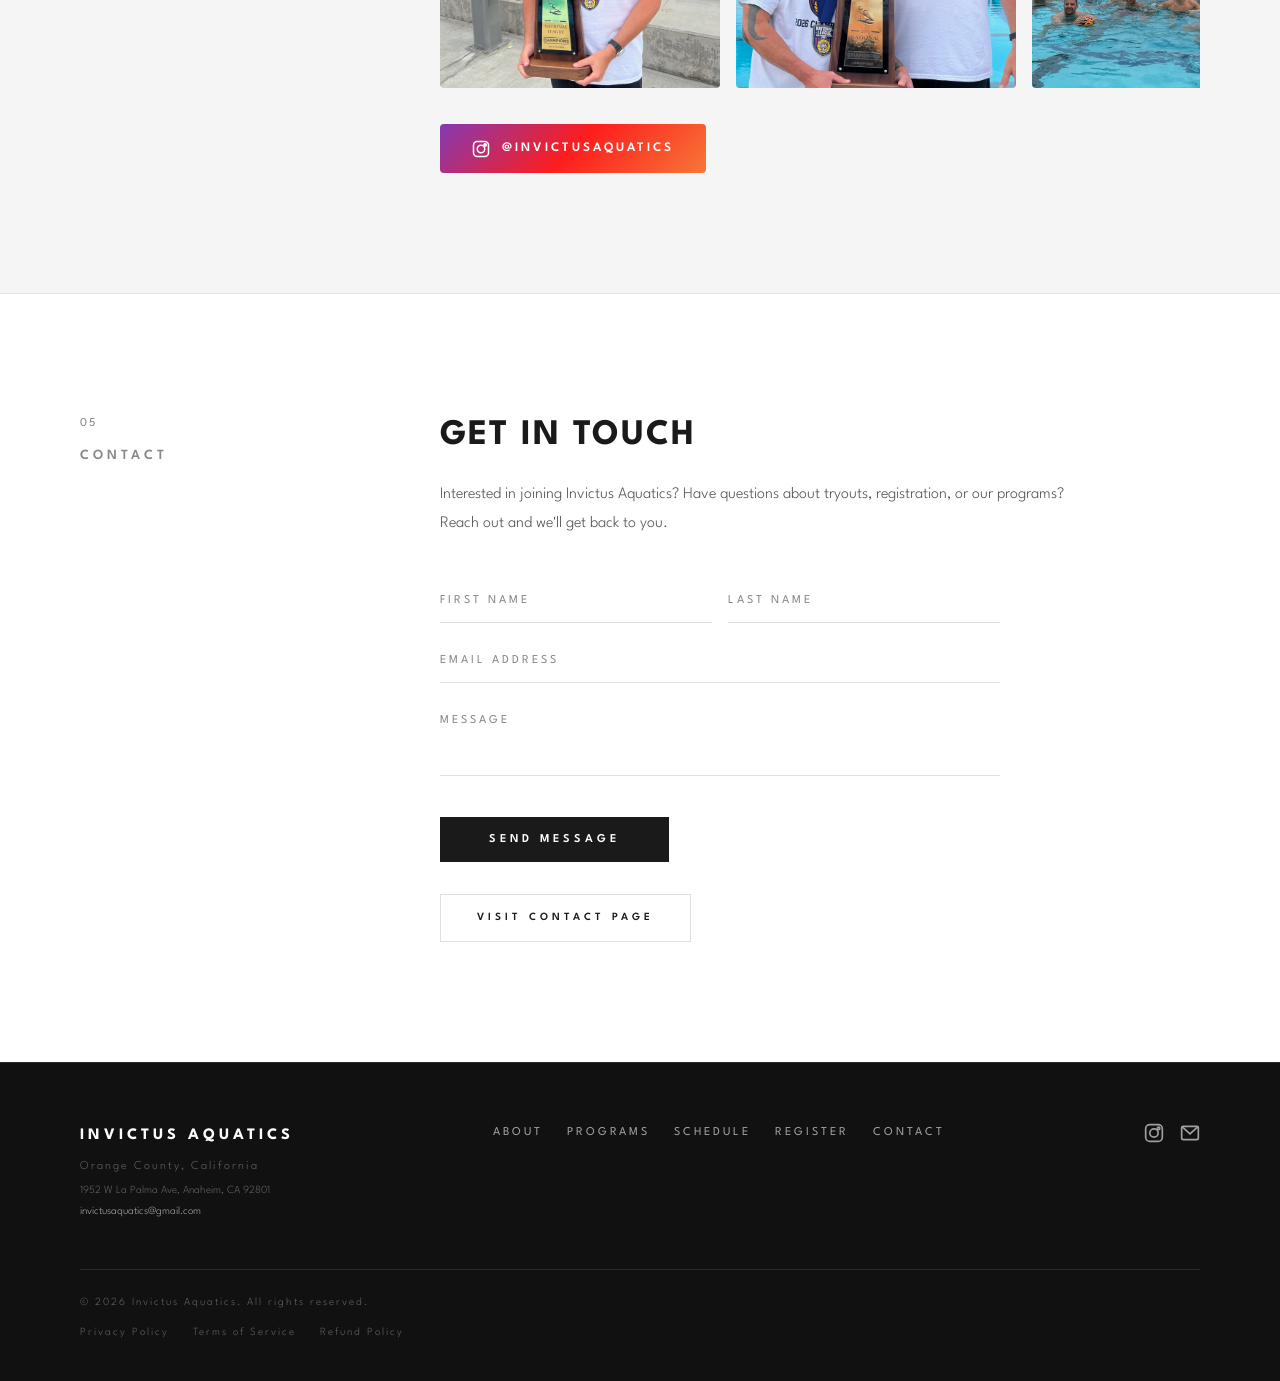
==== commit 53208742: "Add trust signals to reduce phishing false positives - Self-host all Unsplash banner images locally " ====
--- a/index.html
+++ b/index.html
@@ -157,7 +157,7 @@
 
     <!-- Banner Image -->
     <div class="section-banner">
-      <img src="https://images.unsplash.com/photo-1675064276064-a6c5f50c4cb7?w=1200&q=80" alt="Water polo match action in the pool" loading="lazy">
+      <img src="/images/banner-1.jpg" alt="Water polo match action in the pool" loading="lazy">
       <div class="section-banner-overlay"></div>
     </div>
 
@@ -200,7 +200,7 @@
 
     <!-- Banner Image -->
     <div class="section-banner">
-      <img src="https://images.unsplash.com/photo-1523674434576-d0ea2130aa9b?w=1200&q=80" alt="Water polo player throwing ball during match" loading="lazy">
+      <img src="/images/banner-2.jpg" alt="Water polo player throwing ball during match" loading="lazy">
       <div class="section-banner-overlay"></div>
     </div>
 
@@ -228,7 +228,7 @@
 
     <!-- Banner Image -->
     <div class="section-banner">
-      <img src="https://images.unsplash.com/photo-1675064276051-e73f3226d8c8?w=1200&q=80" alt="Water polo team scrimmage in the pool" loading="lazy">
+      <img src="/images/banner-3.jpg" alt="Water polo team scrimmage in the pool" loading="lazy">
       <div class="section-banner-overlay"></div>
     </div>
 
@@ -244,8 +244,7 @@
             <h3 class="content-heading">REGISTER FOR THE UPCOMING SEASON</h3>
             <p class="content-text">
               Select your program below to register and secure your spot.
-              Each age group has its own registration. Payment is handled
-              securely through Stripe.
+              Each age group has its own registration.
             </p>
             <div class="reg-grid">
               <div class="reg-card">
@@ -307,6 +306,10 @@
               </div>
             </div>
             <a href="/register.html" class="btn-section-link">VIEW ALL REGISTRATION OPTIONS</a>
+            <div class="stripe-trust">
+              <svg width="16" height="16" viewBox="0 0 24 24" fill="none" stroke="currentColor" stroke-width="2"><path d="M12 22s8-4 8-10V5l-8-3-8 3v7c0 6 8 10 8 10z"/></svg>
+              All payments are processed securely through <strong>Stripe</strong>. Invictus Aquatics never stores your card information.
+            </div>
           </div>
         </div>
       </div>
@@ -421,6 +424,8 @@
         <div class="footer-brand">
           <span class="footer-logo">INVICTUS AQUATICS</span>
           <p class="footer-location">Orange County, California</p>
+          <p class="footer-address">1952 W La Palma Ave, Anaheim, CA 92801</p>
+          <p class="footer-phone"><a href="mailto:invictusaquatics@gmail.com">invictusaquatics@gmail.com</a></p>
         </div>
         <div class="footer-links">
           <a href="/about.html">About</a>
--- a/styles.css
+++ b/styles.css
@@ -2111,6 +2111,48 @@
   margin-top: 8px;
 }
 
+.footer-address {
+  font-size: 11px;
+  font-weight: 300;
+  color: var(--text-muted);
+  margin-top: 6px;
+}
+
+.footer-phone {
+  font-size: 11px;
+  font-weight: 300;
+  margin-top: 4px;
+}
+
+.footer-phone a {
+  color: var(--text-secondary);
+}
+
+.stripe-trust {
+  display: flex;
+  align-items: flex-start;
+  gap: 10px;
+  margin-top: 32px;
+  padding: 16px 20px;
+  font-size: 12px;
+  font-weight: 300;
+  line-height: 1.6;
+  color: var(--text-muted);
+  border: 1px solid var(--border);
+  border-radius: 4px;
+}
+
+.stripe-trust svg {
+  flex-shrink: 0;
+  margin-top: 1px;
+  stroke: var(--text-muted);
+}
+
+.stripe-trust strong {
+  font-weight: 600;
+  color: var(--text-secondary);
+}
+
 .footer-links {
   display: flex;
   gap: 24px;
